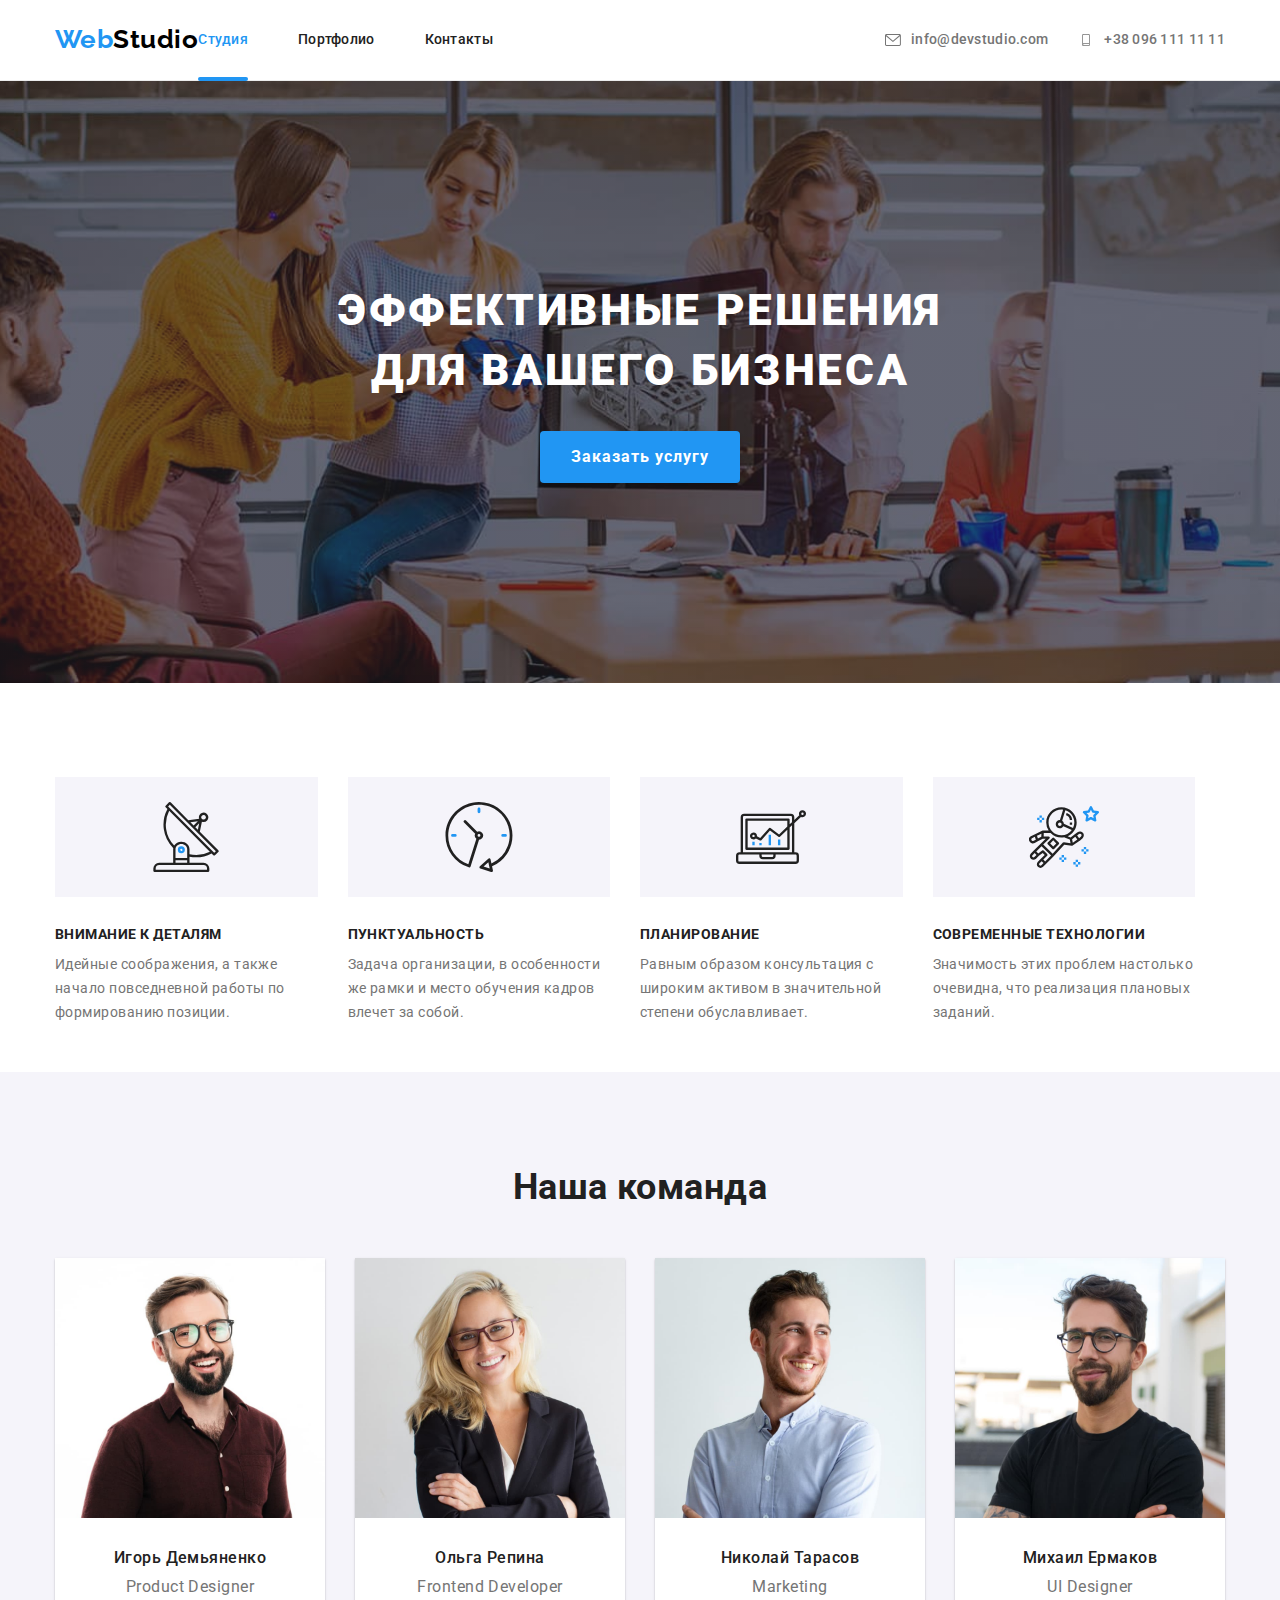
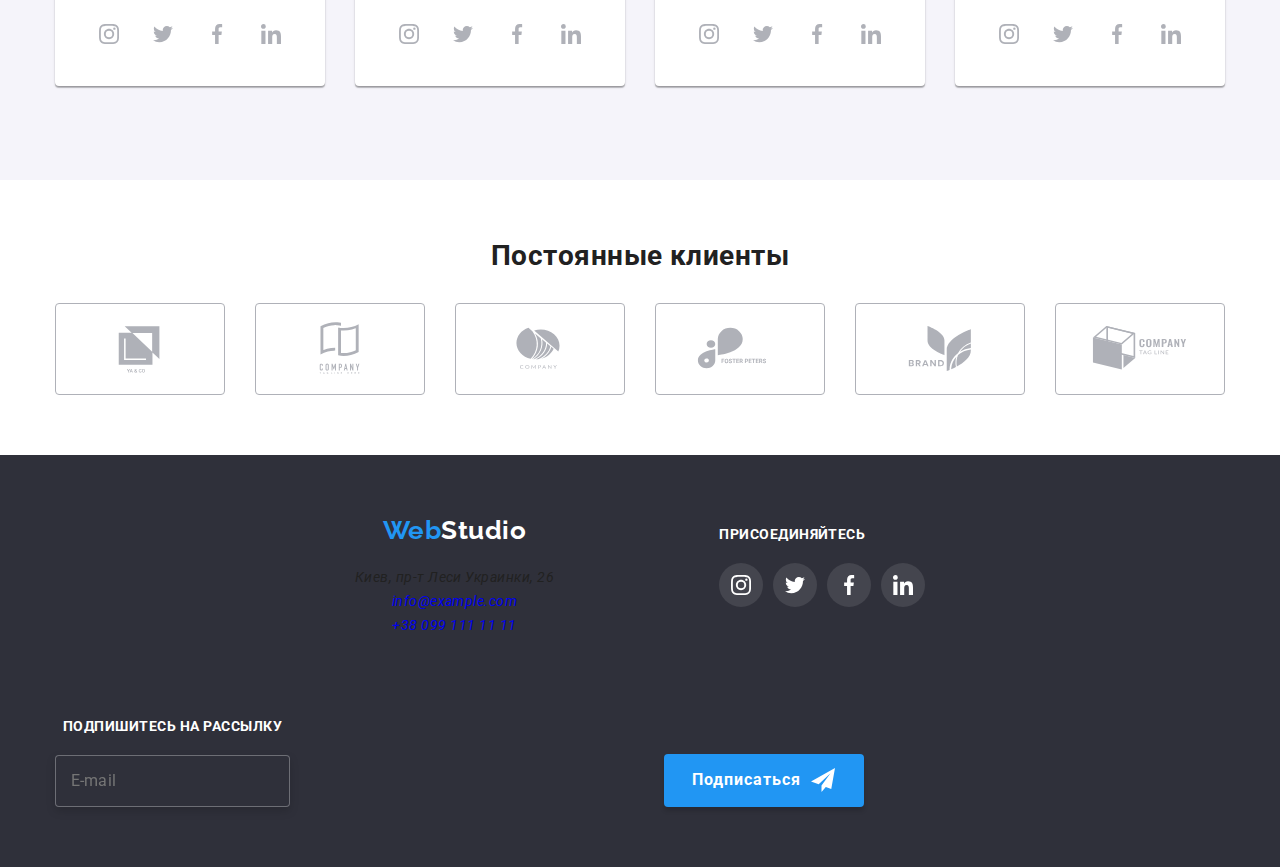
==== index.html @ c58807d8 "Футтер в процессе адаптации" ====
<!DOCTYPE html>
<html lang="en">
  <head>
    <meta charset="UTF-8" />
    <meta http-equiv="X-UA-Compatible" content="IE=edge" />
    <meta name="viewport" content="width=device-width, initial-scale=1.0" />
    <title>Document</title>
    <link
      href="https://fonts.googleapis.com/css2?family=Raleway:wght@700&family=Roboto:wght@400;500;700;900&display=swap"
      rel="stylesheet"
    />
    <link
      rel="stylesheet"
      href="https://cdnjs.cloudflare.com/ajax/libs/modern-normalize/1.1.0/modern-normalize.min.css"
    />

    <link rel="stylesheet" href="./css/main.min.css" />
  </head>
  <body>
    <!-- HEADER -->
    <header class="header section">
      <div class="header__container container">
        <a class="logo link" href="./index.html"
          ><span class="logo__first-word">Web</span><span class="logo__second-word">Studio</span></a
        >
        <nav class="nav">
          <ul class="nav-list list">
            <li class="nav-list__item">
              <a class="nav-list__link link nav-list__link--active nav-list__link--current" href=""
                >Студия</a
              >
            </li>
            <li class="nav-list__item">
              <a class="nav-list__link link" href="./portfolio.html">Портфолио</a>
            </li>
            <li class="nav-list__item"><a class="nav-list__link link" href="">Контакты</a></li>
          </ul>
        </nav>
        <ul class="contacts list">
          <li class="contacts__item">
            <a class="contacts__link link" href="mailto:info@devstudio.com">
              <svg class="contacts__icon" width="16" height="12">
                <use href="./images/sprite.svg#icon-envelope"></use>
              </svg>
              info@devstudio.com</a
            >
          </li>
          <li class="contacts__item">
            <a class="contacts__link link" href="tel:+380961111111">
              <svg class="contacts__icon" width="16" height="12">
                <use href="./images/sprite.svg#icon-smartphone"></use>
              </svg>
              +38 096 111 11 11</a
            >
          </li>
        </ul>
      </div>
    </header>
    <main>
      <!-- Секция герой! (hero) -->
      <section class="hero section">
        <div class="container">
          <h1 class="hero__title">Эффективные решения для вашего бизнеса</h1>
          <button type="button" class="primary-btn btn" data-modal-open>Заказать услугу</button>
        </div>
      </section>
      <!-- Секция наши особенности (features)-->
      <section class="features section">
        <div class="container">
          <h2 class="visually-hidden">Наши преимущества</h2>
          <ul class="features-list list">
            <li class="features-list__item">
              <div class="features-list__icon">
                <svg width="70" height="70">
                  <use href="./images/sprite.svg#icon-antenna"></use>
                </svg>
              </div>
              <div class="features-list__description">
                <h3 class="features-list__title">Внимание к деталям</h3>
                <p class="features-list__text">
                  Идейные соображения, а также начало повседневной работы по формированию позиции.
                </p>
              </div>
            </li>
            <li class="features-list__item">
              <div class="features-list__icon">
                <svg width="70" height="70">
                  <use href="./images/sprite.svg#icon-clock"></use>
                </svg>
              </div>
              <div class="features-list__description">
                <h3 class="features-list__title">Пунктуальность</h3>
                <p class="features-list__text">
                  Задача организации, в особенности же рамки и место обучения кадров влечет за
                  собой.
                </p>
              </div>
            </li>
            <li class="features-list__item">
              <div class="features-list__icon">
                <svg width="70" height="70">
                  <use href="./images/sprite.svg#icon-diagram"></use>
                </svg>
              </div>
              <div class="features-list__description">
                <h3 class="features-list__title">Планирование</h3>
                <p class="features-list__text">
                  Равным образом консультация с широким активом в значительной степени
                  обуславливает.
                </p>
              </div>
            </li>
            <li class="features-list__item">
              <div class="features-list__icon">
                <svg width="70" height="70">
                  <use href="./images/sprite.svg#icon-astronaut"></use>
                </svg>
              </div>
              <div class="features-list__description">
                <h3 class="features-list__title">Современные технологии</h3>
                <p class="features-list__text">
                  Значимость этих проблем настолько очевидна, что реализация плановых заданий.
                </p>
              </div>
            </li>
          </ul>
        </div>
      </section>
      <!-- Секция чем мы занимаемся (directions)-->
      <!-- <section class="directions section">
        <div class="container">
          <h2 class="directions__title">Чем мы занимаемся</h2>
          <ul class="directions__list list">
            <li class="directions__item">
              <img src="./images/box-a.jpg" width="370" height="294" alt="Пример работы №1" />
              <p class="directions__text">Десктопные приложения</p>
            </li>
            <li class="directions__item">
              <img src="./images/box-b.jpg" width="370" height="294" alt="Пример работы №2" />
              <p class="directions__text">Мобильные приложения</p>
            </li>
            <li class="directions__item">
              <img src="./images/box-c.jpg" width="370" height="294" alt="Пример работы №3" />
              <p class="directions__text">Дизайнерские решения</p>
            </li>
          </ul>
        </div>
      </section> -->
      <!-- Секция наша команда (team)-->
      <section class="team section">
        <div class="container">
          <h2 class="team__title">Наша команда</h2>
          <ul class="team-list list">
            <li class="team-list__card">
              <img
                class="team-list__img"
                src="./images/img-product-designer.jpg"
                width="270"
                height="260"
                alt="Игорь Демьяненко"
              />
              <div class="team-list__description">
                <h3 class="team-list__name">Игорь Демьяненко</h3>
                <p class="team-list__position">Product Designer</p>
                <ul class="social list">
                  <li class="social__item">
                    <a
                      class="social__link link"
                      href=""
                      target="_blank"
                      rel="nofollow noopener noreferrer"
                      aria-label="Ссылка на Instagram"
                    >
                      <svg class="social__icon" width="20" height="20">
                        <use href="./images/sprite.svg#icon-instagram"></use>
                      </svg>
                    </a>
                  </li>
                  <li class="social__item">
                    <a
                      class="social__link link"
                      href=""
                      target="_blank"
                      rel="nofollow noopener noreferrer"
                      aria-label="Ссылка на twitter"
                    >
                      <svg class="social__icon" width="20" height="20">
                        <use href="./images/sprite.svg#icon-twitter"></use>
                      </svg>
                    </a>
                  </li>
                  <li class="social__item">
                    <a
                      class="social__link link"
                      href=""
                      target="_blank"
                      rel="nofollow noopener noreferrer"
                      aria-label="Ссылка на facebook"
                    >
                      <svg class="social__icon" width="20" height="20">
                        <use href="./images/sprite.svg#icon-facebook"></use>
                      </svg>
                    </a>
                  </li>
                  <li class="social__item">
                    <a
                      class="social__link link"
                      href=""
                      target="_blank"
                      rel="nofollow noopener noreferrer"
                      aria-label="Ссылка на linkedin"
                    >
                      <svg class="social__icon" width="20" height="20">
                        <use href="./images/sprite.svg#icon-linkedin"></use>
                      </svg>
                    </a>
                  </li>
                </ul>
              </div>
            </li>
            <li class="team-list__card">
              <img
                class="team-list__img"
                src="./images/img-frontend-developer.jpg"
                width="270"
                height="260"
                alt="Ольга Репина"
              />
              <div class="team-list__description">
                <h3 class="team-list__name">Ольга Репина</h3>
                <p class="team-list__position">Frontend Developer</p>
                <ul class="social list">
                  <li class="social__item">
                    <a
                      class="social__link link"
                      href=""
                      target="_blank"
                      rel="nofollow noopener noreferrer"
                      aria-label="Ссылка на Instagram"
                    >
                      <svg class="social__icon" width="20" height="20">
                        <use href="./images/sprite.svg#icon-instagram"></use>
                      </svg>
                    </a>
                  </li>
                  <li class="social__item">
                    <a
                      class="social__link link"
                      href=""
                      target="_blank"
                      rel="nofollow noopener noreferrer"
                      aria-label="Ссылка на twitter"
                    >
                      <svg class="social__icon" width="20" height="20">
                        <use href="./images/sprite.svg#icon-twitter"></use>
                      </svg>
                    </a>
                  </li>
                  <li class="social__item">
                    <a
                      class="social__link link"
                      href=""
                      target="_blank"
                      rel="nofollow noopener noreferrer"
                      aria-label="Ссылка на facebook"
                    >
                      <svg class="social__icon" width="20" height="20">
                        <use href="./images/sprite.svg#icon-facebook"></use>
                      </svg>
                    </a>
                  </li>
                  <li class="social__item">
                    <a
                      class="social__link link"
                      href=""
                      target="_blank"
                      rel="nofollow noopener noreferrer"
                      aria-label="Ссылка на linkedin"
                    >
                      <svg class="social__icon" width="20" height="20">
                        <use href="./images/sprite.svg#icon-linkedin"></use>
                      </svg>
                    </a>
                  </li>
                </ul>
              </div>
            </li>
            <li class="team-list__card">
              <img
                class="team-list__img"
                src="./images/img-marketing.jpg"
                width="270"
                height="260"
                alt="Николай Тарасов"
              />
              <div class="team-list__description">
                <h3 class="team-list__name">Николай Тарасов</h3>
                <p class="team-list__position">Marketing</p>
                <ul class="social list">
                  <li class="social__item">
                    <a
                      class="social__link link"
                      href=""
                      target="_blank"
                      rel="nofollow noopener noreferrer"
                      aria-label="Ссылка на Instagram"
                    >
                      <svg class="social__icon" width="20" height="20">
                        <use href="./images/sprite.svg#icon-instagram"></use>
                      </svg>
                    </a>
                  </li>
                  <li class="social__item">
                    <a
                      class="social__link link"
                      href=""
                      target="_blank"
                      rel="nofollow noopener noreferrer"
                      aria-label="Ссылка на twitter"
                    >
                      <svg class="social__icon" width="20" height="20">
                        <use href="./images/sprite.svg#icon-twitter"></use>
                      </svg>
                    </a>
                  </li>
                  <li class="social__item">
                    <a
                      class="social__link link"
                      href=""
                      target="_blank"
                      rel="nofollow noopener noreferrer"
                      aria-label="Ссылка на facebook"
                    >
                      <svg class="social__icon" width="20" height="20">
                        <use href="./images/sprite.svg#icon-facebook"></use>
                      </svg>
                    </a>
                  </li>
                  <li class="social__item">
                    <a
                      class="social__link link"
                      href=""
                      target="_blank"
                      rel="nofollow noopener noreferrer"
                      aria-label="Ссылка на linkedin"
                    >
                      <svg class="social__icon" width="20" height="20">
                        <use href="./images/sprite.svg#icon-linkedin"></use>
                      </svg>
                    </a>
                  </li>
                </ul>
              </div>
            </li>
            <li class="team-list__card">
              <img
                class="team-list__img"
                src="./images/img-ui-designer.jpg"
                width="270"
                height="260"
                alt="Михаил Ермаков"
              />
              <div class="team-list__description">
                <h3 class="team-list__name">Михаил Ермаков</h3>
                <p class="team-list__position">UI Designer</p>
                <ul class="social list">
                  <li class="social__item">
                    <a
                      class="social__link link"
                      href=""
                      target="_blank"
                      rel="nofollow noopener noreferrer"
                      aria-label="Ссылка на Instagram"
                    >
                      <svg class="social__icon" width="20" height="20">
                        <use href="./images/sprite.svg#icon-instagram"></use>
                      </svg>
                    </a>
                  </li>
                  <li class="social__item">
                    <a
                      class="social__link link"
                      href=""
                      target="_blank"
                      rel="nofollow noopener noreferrer"
                      aria-label="Ссылка на twitter"
                    >
                      <svg class="social__icon" width="20" height="20">
                        <use href="./images/sprite.svg#icon-twitter"></use>
                      </svg>
                    </a>
                  </li>
                  <li class="social__item">
                    <a
                      class="social__link link"
                      href=""
                      target="_blank"
                      rel="nofollow noopener noreferrer"
                      aria-label="Ссылка на facebook"
                    >
                      <svg class="social__icon" width="20" height="20">
                        <use href="./images/sprite.svg#icon-facebook"></use>
                      </svg>
                    </a>
                  </li>
                  <li class="social__item">
                    <a
                      class="social__link link"
                      href=""
                      target="_blank"
                      rel="nofollow noopener noreferrer"
                      aria-label="Ссылка на linkedin"
                    >
                      <svg class="social__icon" width="20" height="20">
                        <use href="./images/sprite.svg#icon-linkedin"></use>
                      </svg>
                    </a>
                  </li>
                </ul>
              </div>
            </li>
          </ul>
        </div>
      </section>
      <!-- Секция постоянные клиенты (clients) -->
      <section class="clients section">
        <div class="container">
          <h2 class="clients__title">Постоянные клиенты</h2>
          <ul class="clients-list list">
            <li class="clients-list__item">
              <a href="" class="clients-list__link link">
                <svg class="clients-list__ikon" width="106" height="60">
                  <use href="./images/sprite.svg#icon-logo1"></use>
                </svg>
              </a>
            </li>
            <li class="clients-list__item">
              <a href="" class="clients-list__link">
                <svg class="clients-list__ikon" width="106" height="60">
                  <use href="./images/sprite.svg#icon-logo2"></use>
                </svg>
              </a>
            </li>
            <li class="clients-list__item">
              <a href="" class="clients-list__link">
                <svg class="clients-list__ikon" width="106" height="60">
                  <use href="./images/sprite.svg#icon-logo3"></use>
                </svg>
              </a>
            </li>
            <li class="clients-list__item">
              <a href="" class="clients-list__link">
                <svg class="clients-list__ikon" width="106" height="60">
                  <use href="./images/sprite.svg#icon-logo4"></use>
                </svg>
              </a>
            </li>
            <li class="clients-list__item">
              <a href="" class="clients-list__link">
                <svg class="clients-list__ikon" width="106" height="60">
                  <use href="./images/sprite.svg#icon-logo5"></use>
                </svg>
              </a>
            </li>
            <li class="clients-list__item">
              <a href="" class="clients-list__link">
                <svg class="clients-list__ikon" width="106" height="60">
                  <use href="./images/sprite.svg#icon-logo6"></use>
                </svg>
              </a>
            </li>
          </ul>
        </div>
      </section>
    </main>
    <!-- footer -->
    <footer class="footer section">
      <div class="footer__container container">
        <div class="footer__container-top">
          <div class="address-wrapp">
            <a class="logo logo__footer link" href="./index.html"
              ><span class="logo__first-word">Web</span
              ><span class="logo__third-word">Studio</span></a
            >
            <address class="address">
              <ul class="address__list list">
                <li class="address__item">
                  <p class="address__post">Киев, пр-т Леси Украинки, 26</p>
                </li>
                <li class="address__item">
                  <a class="address__link link" href="mailto:info@example.com">info@example.com</a>
                </li>
                <li class="address__item">
                  <a class="address__link link" href="tel:+380991111111">+38 099 111 11 11</a>
                </li>
              </ul>
            </address>
          </div>
          <div class="join">
            <p class="join__text">Присоединяйтесь</p>
            <ul class="social list">
              <li class="social__item">
                <a
                  class="social__link social__link--dark link"
                  href=""
                  target="_blank"
                  rel="nofollow noopener noreferrer"
                  aria-label="Ссылка на Instagram"
                >
                  <svg class="social__icon" width="20" height="20">
                    <use href="./images/sprite.svg#icon-instagram"></use>
                  </svg>
                </a>
              </li>
              <li class="social__item">
                <a
                  class="social__link social__link--dark link"
                  href=""
                  target="_blank"
                  rel="nofollow noopener noreferrer"
                  aria-label="Ссылка на twitter"
                >
                  <svg class="social__icon" width="20" height="20">
                    <use href="./images/sprite.svg#icon-twitter"></use>
                  </svg>
                </a>
              </li>
              <li class="social__item">
                <a
                  class="social__link social__link--dark link"
                  href=""
                  target="_blank"
                  rel="nofollow noopener noreferrer"
                  aria-label="Ссылка на facebook"
                >
                  <svg class="social__icon" width="20" height="20">
                    <use href="./images/sprite.svg#icon-facebook"></use>
                  </svg>
                </a>
              </li>
              <li class="social__item">
                <a
                  class="social__link social__link--dark link"
                  href=""
                  target="_blank"
                  rel="nofollow noopener noreferrer"
                  aria-label="Ссылка на linkedin"
                >
                  <svg class="social__icon" width="20" height="20">
                    <use href="./images/sprite.svg#icon-linkedin"></use>
                  </svg>
                </a>
              </li>
            </ul>
          </div>
        </div>
        <div class="subscribe">
          <form action="#" class="subscribe__form">
            <div class="subscribe__field">
              <label for="user-email" class="subscribe__label">Подпишитесь на рассылку</label>
              <input
                type="email"
                class="subscribe__input"
                placeholder="E-mail"
                name="user-email"
                id="user-email"
              />
            </div>
            <button type="submit" class="primary-btn primary-btn--with-icon btn">
              Подписаться
            </button>
          </form>
        </div>
      </div>
    </footer>
    <!-- Модальное окно -->
    <!-- <div class="backdrop is-hidden" data-modal>
      <div class="modal">
        <button type="button" class="modal__close-btn btn" data-modal-close>
          <svg class="modal__icon-close" width="18" height="18">
            <use href="./images/sprite.svg#icon-close"></use>
          </svg>
        </button>
        <p class="modal__title">Оставьте свои данные, мы вам перезвоним</p>
        <form action="*" class="modal-form">
          <div class="modal-field">
            <label for="user-name" class="modal-label">Имя</label>
            <div class="input-wrap">
              <input
                type="text"
                class="modal-input"
                name="user-name"
                required
                id="user-name"
                placeholder=" "
                minlength="2"
              />
              <svg class="modal-icon-input" width="18" height="18">
                <use href="./images/sprite.svg#icon-person"></use>
              </svg>
            </div>
          </div>
          <div class="modal-field">
            <label for="user-tel" class="modal-label">Телефон</label>
            <div class="input-wrap">
              <input
                type="text"
                class="modal-input"
                name="user-tel"
                required
                id="user-tel"
                placeholder=" "
              />
              <svg class="modal-icon-input" width="18" height="18">
                <use href="./images/sprite.svg#icon-phone"></use>
              </svg>
            </div>
          </div>
          <div class="modal-field">
            <label for="user-email2" class="modal-label">Почта</label>
            <div class="input-wrap">
              <input
                type="text"
                class="modal-input"
                name="user-email2"
                required
                id="user-email2"
                placeholder=" "
              />
              <svg class="modal-icon-input" width="18" height="18">
                <use href="./images/sprite.svg#icon-email-black"></use>
              </svg>
            </div>
          </div>
          <div class="modal-field">
            <label class="modal-label"
              >Комментарий
              <textarea name="user-text" class="modal-text" placeholder="Введите текст"></textarea>
            </label>
          </div>
          <div class="modal-field">
            <input
              type="checkbox"
              id="agreement"
              name="agreement"
              class="modal-check visually-hidden"
            />
            <label for="agreement" class="check-text">
              <span>
                <svg class="check-icon" width="16" height="15">
                  <use href="images/sprite.svg#icon-vector"></use>
                </svg>
              </span>
              Соглашаюсь с рассылкой и принимаю
              <a href="" class="check-link">Условия договора</a></label
            >
          </div>
          <button type="submit" class="primary-btn btn">Отправить</button>
        </form>
      </div>
    </div> -->
    <script src="./js/modal.js"></script>
  </body>
</html>
---- css/main.min.css ----
:root{--primary-text-color: #212121;--additional-text-color: #757575;--accent-color: #2196f3;--logo-text-color: #000000;--additional-accent-color: #ffffff;--mailto-tel-text-color: rgba(255, 255, 255, 0.6);--primary-background-color: #e5e5e5;--additional-background-color: #f5f4fa;--futer-background-color: #2f303a;--border-portfolio: #eeeeee;--border-line-heder: #ececec;--icon-color: #afb1b8;--icon-color-hover: #ffffff;--additional-icon-color-hover: #2196f3;--additional-icon-color-footer: #44454e}.visually-hidden{position:absolute;width:1px;height:1px;margin:-1px;padding:0;overflow:hidden;border:0;clip:rect(0 0 0 0)}body{font-family:'Roboto', 'Sans Serif';letter-spacing:0.03em;color:var(--primary-text-color)}p,h1,h2,h3,h4,h5,h6{margin:0}img,svg{display:block}.list{list-style:none;margin:0;padding:0}.link{text-decoration:none}.btn{cursor:pointer;border-radius:4px}.section{margin-left:auto;margin-right:auto}.container{padding-left:15px;padding-right:15px;margin:0 auto;width:100%}@media (min-width: 480px){.container{width:480px}}@media (min-width: 768px){.container{width:768px}}@media (min-width: 1200px){.container{width:1200px}}.logo{font-family:'Raleway', 'Sans Serif';font-size:24px;line-height:1.17;font-weight:700;display:block}.logo__first-word{color:var(--accent-color)}.logo__second-word{color:var(--logo-text-color)}.logo__third-word{color:var(--additional-accent-color)}@media (min-width: 1200px){.logo{font-size:26px;line-height:1.2;font-weight:700}}.nav-list{font-size:14px;line-height:1.14;font-weight:500;letter-spacing:0.02em;display:flex;align-items:center;justify-content:space-between}@media (max-width: 767.98px){.nav-list{display:none}}.nav-list__item:not(:last-child){margin-right:50px}.nav-list__link{position:relative;transition:color 250ms cubic-bezier(0.4, 0, 0.2, 1);color:inherit}.nav-list__link:hover,.nav-list__link:focus{color:var(--accent-color)}.nav-list__link--active{color:var(--accent-color)}.nav-list__link--current::after{content:'';position:absolute;width:100%;height:4px;border-radius:2px;background-color:var(--accent-color);bottom:-34px;left:0}.contacts{font-size:12px;line-height:1.16;font-weight:500;letter-spacing:0.02em;margin-left:auto}@media (max-width: 767.98px){.contacts{display:none}}@media (min-width: 1200px){.contacts{font-size:14px;line-height:1.14;font-weight:500;display:flex;align-items:center;justify-content:space-between}}.contacts__icon{margin-right:10px}.contacts__item{color:var(--additional-text-color)}@media (min-width: 768px) and (max-width: 1199.98px){.contacts__item{margin-bottom:10px}}@media (min-width: 1200px){.contacts__item:not(:last-child){margin-right:30px}}.contacts__link{display:flex;align-items:center;justify-content:start;transition:color 250ms cubic-bezier(0.4, 0, 0.2, 1);color:inherit}.contacts__link:hover,.contacts__link:focus{color:var(--accent-color)}.contacts__icon{fill:currentColor}.contacts__icon:hover,.contacts__icon:focus{fill:currentColor}.primary-btn{font-size:16px;line-height:1.88;font-weight:700;letter-spacing:0.06em;display:flex;align-items:center;justify-content:center;min-width:200px;color:var(--additional-accent-color);background-color:var(--accent-color);border:1px solid transparent;box-shadow:0px 4px 4px rgba(0,0,0,0.15);margin-left:auto;margin-right:auto;padding-top:10px;padding-bottom:10px}.primary-btn--with-icon{margin-top:20px}.primary-btn--with-icon::after{content:'';width:24px;height:24px;margin-left:10px;background-image:url(../images/svg-icon-send.svg);background-size:contain}.backdrop{position:fixed;top:0;left:0;height:100vh;width:100vw;background:rgba(0,0,0,0.2);transition-property:transform;transition-duration:500ms;transition-timing-function:linear;transition-delay:0}.backdrop.is-hidden{opacity:0;pointer-events:none;visibility:hidden;transform:rotate(180deg)}.modal{position:absolute;top:50%;left:50%;width:528px;min-height:581px;transform:translate(-50%, -50%);background:var(--additional-accent-color);box-shadow:0px 1px 3px rgba(0,0,0,0.12),0px 1px 1px rgba(0,0,0,0.14),0px 2px 1px rgba(0,0,0,0.2);border-radius:4px;padding:40px}.modal__close-btn{position:absolute;right:8px;top:8px;width:30px;height:30px;background-color:var(--additional-accent-color);border:1px solid rgba(0,0,0,0.1);border-radius:50%;color:var(--logo-text-color);display:flex;align-items:center;justify-content:center;transition:color 250ms cubic-bezier(0.4, 0, 0.2, 1)}.modal__close-btn:hover{color:var(--accent-color)}.modal__icon-close{fill:currentColor}.modal__title{font-size:20px;line-height:1.15;font-weight:700;text-align:center;color:var(--primary-text-color);margin-bottom:12px}.modal-field{margin-bottom:10px;display:block;margin-left:auto;margin-right:auto}.modal-field:last-of-type{margin-bottom:30px;padding-right:10px;padding-left:10px}.modal-label{font-size:12px;line-height:1.17;font-weight:400;letter-spacing:0.01em;display:block;margin-bottom:4px;color:var(--additional-text-color)}.input-wrap{position:relative}.modal-input{width:100%;height:40px;border:1px solid rgba(33,33,33,0.2);border-radius:4px;padding-left:42px;outline:none}.modal-input:focus{border:1px solid var(--accent-color);outline:none}.modal-icon-input{position:absolute;top:50%;left:12px;transform:translateY(-50%)}.modal-input:focus+.modal-icon-input{fill:var(--accent-color)}.modal-text{width:100%;height:120px;border:1px solid rgba(33,33,33,0.2);border-radius:4px;outline:none;resize:none;display:block;padding:12px 16px;margin-bottom:20px}.modal-text:focus{border:1px solid var(--accent-color);outline:none}placeholder{font-size:14px;line-height:1.14;font-weight:400;letter-spacing:0.01em;color:rgba(117,117,117,0.5)}.check-text{font-size:14px;line-height:1.71;font-weight:400;color:var(--additional-text-color);display:flex;align-items:center;justify-content:center}.check-text span{width:16px;height:15px;border-radius:2px;border:1px solid var(--primary-text-color);display:flex;align-items:center;justify-content:center;margin-right:8px}.modal-check:checked+.check-text span{background-color:var(--accent-color);border:none}.check-link{color:var(--accent-color);margin-left:4px}.social{display:flex;align-items:center;justify-content:center;width:206px}.social__item:not(:last-child){margin-right:10px}.social__link{display:flex;align-items:center;justify-content:center;width:44px;height:44px;border-radius:50%;color:var(--icon-color);transition:background-color 250ms cubic-bezier(0.4, 0, 0.2, 1),color 250ms cubic-bezier(0.4, 0, 0.2, 1)}.social__link:hover,.social__link:focus{background-color:var(--accent-color);color:var(--icon-color-hover)}.social__icon{fill:currentColor}.social__link--dark{background-color:var(--additional-icon-color-footer);color:var(--additional-accent-color)}.address-wrapp{text-align:center;font-style:normal;font-size:14px;line-height:1.71;font-weight:400;margin-bottom:60px}.address-wrapp__item:not(:last-child){margin-bottom:8px}.address-wrapp__post{color:var(--additional-accent-color)}.address-wrapp__link{color:var(--mailto-tel-text-color);transition:color 250ms cubic-bezier(0.4, 0, 0.2, 1)}.address-wrapp__link:hover,.address-wrapp__link:focus{color:var(--accent-color)}@media (max-width: 1199.98px){.address-wrapp{text-align:center;font-style:normal;font-size:14px;line-height:1.71;font-weight:400;margin-bottom:60px}.address-wrapp__item:not(:last-child){margin-bottom:8px}.address-wrapp__post{color:var(--additional-accent-color)}.address-wrapp__link{color:var(--mailto-tel-text-color);transition:color 250ms cubic-bezier(0.4, 0, 0.2, 1)}.address-wrapp__link:hover,.address-wrapp__link:focus{color:var(--accent-color)}}@media (min-width: 768px){.address-wrapp{margin:0 165px 0 0}}@media (min-width: 1200px){.address-wrapp{flex-shrink:0;margin-bottom:0;font-style:normal;font-size:14px;line-height:1.71;font-weight:400}.address-wrapp__item:not(:last-child){margin-bottom:9px}}.address-wrapp__post{color:var(--additional-accent-color)}.address-wrapp__link{color:var(--mailto-tel-text-color);transition:color 250ms cubic-bezier(0.4, 0, 0.2, 1)}.address-wrapp__link:hover,.address-wrapp__link:focus{color:var(--accent-color)}.join{display:flex;flex-direction:column;justify-content:center;align-items:center}.join__text{font-size:14px;line-height:1.14;font-weight:700;text-transform:uppercase;color:var(--additional-accent-color);margin-bottom:20px}@media (min-width: 1200px){.join{display:block;padding-top:12px;padding-bottom:40px}}.subscribe{flex-direction:column;justify-content:center;align-items:center}.subscribe__form{display:block;text-align:center}.subscribe__field{max-width:450px}.subscribe__label{font-size:14px;line-height:1.14;font-weight:700;display:block;margin-bottom:20px;color:var(--additional-accent-color);text-transform:uppercase}.subscribe__input{width:100%;border:1px solid rgba(255,255,255,0.3);filter:drop-shadow(0px 4px 4px rgba(0,0,0,0.15));border-radius:4px;padding:15px;outline:none;font-size:16px;line-height:1.25;font-weight:400;letter-spacing:0.01em;color:var(--additional-accent-color);background-color:var(--futer-background-color)}.subscribe__input:focus{border:1px solid var(--accent-color);outline:none}@media (min-width: 1200px){.subscribe{display:block}.subscribe__form{display:flex;justify-content:space-between;align-items:flex-end}.subscribe__field{max-width:358px;padding-top:12px;margin-right:12px}}placeholder{font-size:16px;line-height:1.25;font-weight:400;letter-spacing:0.01em;color:rgba(117,117,117,0.5)}.header{background-color:var(--additional-accent-color);padding-top:16px;padding-bottom:16px;border-bottom:1px solid var(--border-line-heder)}@media (min-width: 480px){.header{padding-top:16px;padding-bottom:16px}}@media (min-width: 768px){.header{padding-top:21px;padding-bottom:21px}}@media (min-width: 1200px){.header{padding-top:24px;padding-bottom:25px}}.header__container{display:flex;align-items:center;justify-content:space-between}.hero{background-color:var(--futer-background-color);background-image:linear-gradient(to right, rgba(47,48,58,0.4), rgba(47,48,58,0.4)),url(../images/img-hero.jpg);background-size:cover;background-position:center;background-repeat:no-repeat;text-align:center;padding-top:118px;padding-bottom:118px;margin-bottom:0;min-height:400px;width:100%}.hero__title{color:var(--additional-accent-color);font-size:26px;line-height:1.62;font-weight:900;letter-spacing:0.06em;text-transform:uppercase;width:100%;margin-left:auto;margin-right:auto;margin-bottom:30px}@media (min-width: 480px){.hero{max-width:480px}.hero__title{width:360px}}@media (min-width: 768px){.hero{max-width:768px}}@media (min-width: 1200px){.hero{padding-top:200px;padding-bottom:200px;min-height:600px;max-width:1600px}.hero__title{font-size:44px;line-height:1.36;font-weight:900;width:696px;margin-left:auto;margin-right:auto}}.features{padding-top:94px;padding-bottom:47px}.features-list{width:100%;margin:-15px}.features-list__item{max-width:100%;margin:15px}.features-list__icon{background-color:var(--additional-background-color);display:flex;align-items:center;justify-content:center;height:120px;margin-bottom:30px}.features-list__title{font-size:14px;line-height:1.14;font-weight:700;text-transform:uppercase;margin-bottom:10px}.features-list__text{font-size:14px;line-height:1.71;font-weight:400;color:var(--additional-text-color)}@media (min-width: 480px){.features-list{max-width:450px}}@media (min-width: 768px) and (max-width: 1199.98px){.features-list{max-width:738px;display:flex;flex-wrap:wrap;justify-content:space-between}.features-list__item{width:calc(100% / 2 - 30px);max-height:251px}}@media (min-width: 1200px){.features-list{display:flex;align-items:center;justify-content:space-between;max-width:1170px}.features-list__item{width:270px;max-height:251px}}.directions{padding-top:47px;padding-bottom:94px}.directions__title{color:var(--primary-text-color);font-size:36px;line-height:1.17;font-weight:700;margin-top:0;margin-bottom:50px;text-align:center}.directions__item{position:relative}.directions__item:not(:last-child){margin-right:30px}.directions__text{position:absolute;height:70px;width:100%;bottom:0;left:0;background-color:rgba(47,48,58,0.8);font-size:14px;line-height:1.14;font-weight:700;text-align:center;text-transform:uppercase;color:var(--additional-accent-color)}.team{background-color:var(--additional-background-color);padding-top:60px;padding-bottom:60px}.team__title{color:var(--primary-text-color);font-size:28px;line-height:1.17;font-weight:700;text-align:center;margin-bottom:30px}@media (min-width: 1200px){.team{padding-top:94px;padding-bottom:94px}.team__title{font-size:36px;line-height:1.17;font-weight:700;margin-bottom:50px}}.team-list{max-width:450px;margin:-30px}.team-list__card{background-color:var(--additional-accent-color);box-shadow:0px 1px 3px rgba(0,0,0,0.12),0px 1px 1px rgba(0,0,0,0.14),0px 2px 1px rgba(0,0,0,0.2);border-radius:0px 0px 4px 4px;max-width:450px;margin:30px;text-align:center;display:block}.team-list__description{padding-top:30px;padding-bottom:24px;display:flex;flex-direction:column;justify-content:center;align-items:center}.team-list__name{color:var(--primary-text-color);font-size:16px;line-height:1.19;font-weight:500;margin-bottom:10px}.team-list__position{font-size:16px;line-height:1.19;font-weight:400;color:var(--additional-text-color);margin-bottom:16px}@media (min-width: 768px) and (max-width: 1199.98px){.team-list{max-width:768px;margin:-15px;display:flex;flex-wrap:wrap}.team-list__card{margin:15px;width:calc(100% / 2 - 30px);max-height:536px}}@media (min-width: 1200px){.team-list{display:flex;align-items:center;justify-content:space-between;width:1170px;margin:-15px}.team-list__card{background-color:var(--additional-accent-color);box-shadow:0px 1px 3px rgba(0,0,0,0.12),0px 1px 1px rgba(0,0,0,0.14),0px 2px 1px rgba(0,0,0,0.2);border-radius:0px 0px 4px 4px;width:270px;margin:15px}.team-list__description{padding-bottom:30px}}.clients{padding-top:60px;padding-bottom:60px}.clients__title{font-size:28px;line-height:1.17;font-weight:700;text-align:center;margin-bottom:30px}.clients-list{width:100%;margin:-15px;display:flex;flex-wrap:wrap;justify-content:center}.clients-list__item{margin:15px;width:210px}.clients-list__link{display:flex;align-items:center;justify-content:center;width:100%;height:92px;border:1px solid var(--icon-color);border-radius:4px;color:var(--icon-color);transition:border-color 250ms cubic-bezier(0.4, 0, 0.2, 1),color 250ms cubic-bezier(0.4, 0, 0.2, 1)}.clients-list__link:hover,.clients-list__link:focus{border-color:var(--additional-icon-color-hover);color:var(--accent-color)}.clients-list__ikon{fill:currentColor}@media (min-width: 480px){.clients-list__item{width:calc(100% / 2 - 30px)}}@media (min-width: 768px){.clients-list__item{width:calc(100% / 3 - 60px)}}@media (min-width: 1200px){.clients-list{width:1170px;display:flex;align-items:center;justify-content:space-between;flex-wrap:nowrap}.clients-list__item{min-width:170px}.clients-list__link{display:flex;align-items:center;justify-content:center}}.footer{background-color:var(--futer-background-color);padding-top:60px;padding-bottom:60px}.footer__container-top{margin-bottom:60px}@media (min-width: 768px){.footer__container-top{display:flex;justify-content:center;align-items:flex-start}}.logo__footer{margin-bottom:20px}.portfolio.section{padding-top:94px;padding-bottom:94px}.filters{display:flex;align-items:center;justify-content:center;padding-bottom:16px;margin-bottom:34px}.filters__item:not(:last-child){margin-right:8px}.filters__button{display:block;font-size:16px;line-height:1.62;font-weight:500;text-align:center;background-color:var(--additional-background-color);color:var(--primary-text-color);padding:6px 22px;border:none;transition:background-color 250ms cubic-bezier(0.4, 0, 0.02, 1),color 250ms cubic-bezier(0.4, 0, 0.02, 1),box-shadow 250ms cubic-bezier(0.4, 0, 0.02, 1)}.filters__button:hover,.filters__button:focus{background-color:var(--accent-color);color:var(--additional-accent-color);box-shadow:0px 3px 1px rgba(0,0,0,0.1),0px 1px 2px rgba(0,0,0,0.08),0px 2px 2px rgba(0,0,0,0.12)}.projects{display:flex;flex-wrap:wrap;justify-content:space-between;margin:-15px}.projects__wrap{position:relative;overflow:hidden}.projects__top-text{position:absolute;top:0;left:0;background-color:rgba(33,150,243,0.9);padding:63px 24px;font-size:18px;line-height:1.56;font-weight:400;color:var(--additional-accent-color);height:100%;transform:translateY(100%);transition:transform 250ms cubic-bezier(0.4, 0, 0.02, 1);overflow:auto}.projects__item{margin:15px;transition:background-color 250ms cubic-bezier(0.4, 0, 0.02, 1);transition:border-bottom 250ms cubic-bezier(0.4, 0, 0.02, 1);transition:box-shadow 250ms cubic-bezier(0.4, 0, 0.02, 1)}.projects__item:hover,.projects__item:focus{background-color:var(--additional-accent-color);border-bottom:1px solid var(--border-portfolio);box-shadow:0px 1px 1px rgba(0,0,0,0.12),0px 4px 4px rgba(0,0,0,0.06),1px 4px 6px rgba(0,0,0,0.16)}.projects__description{padding:20px 24px;border:1px solid var(--border-portfolio);border-top:none}.projects__name{font-size:18px;line-height:2;font-weight:700;letter-spacing:0.06em;color:var(--primary-text-color);margin-bottom:4px}.projects__type{font-size:16px;line-height:1.87;font-weight:400;color:var(--additional-text-color)}.projects__item:hover .projects__top-text,.projects__item:focus .projects__top-text{transform:translateY(0)}
/*# sourceMappingURL=main.min.css.map */
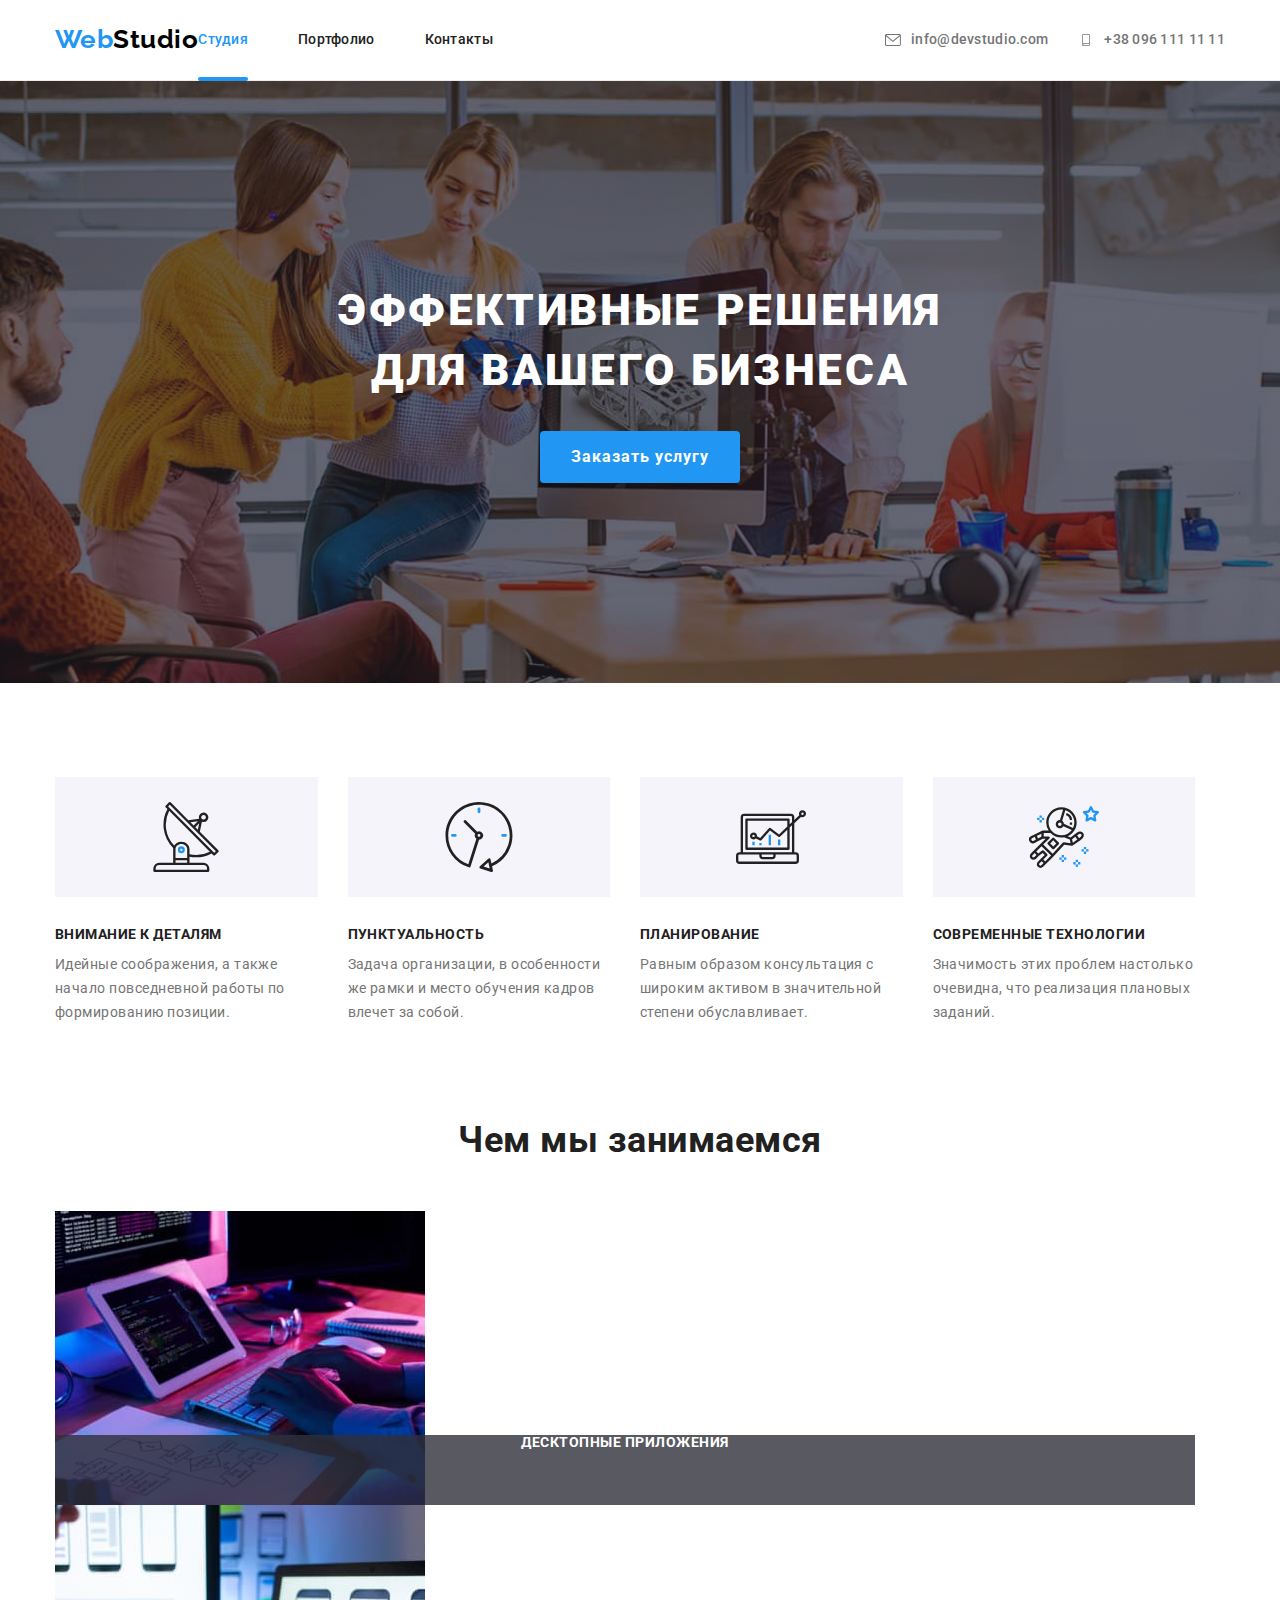
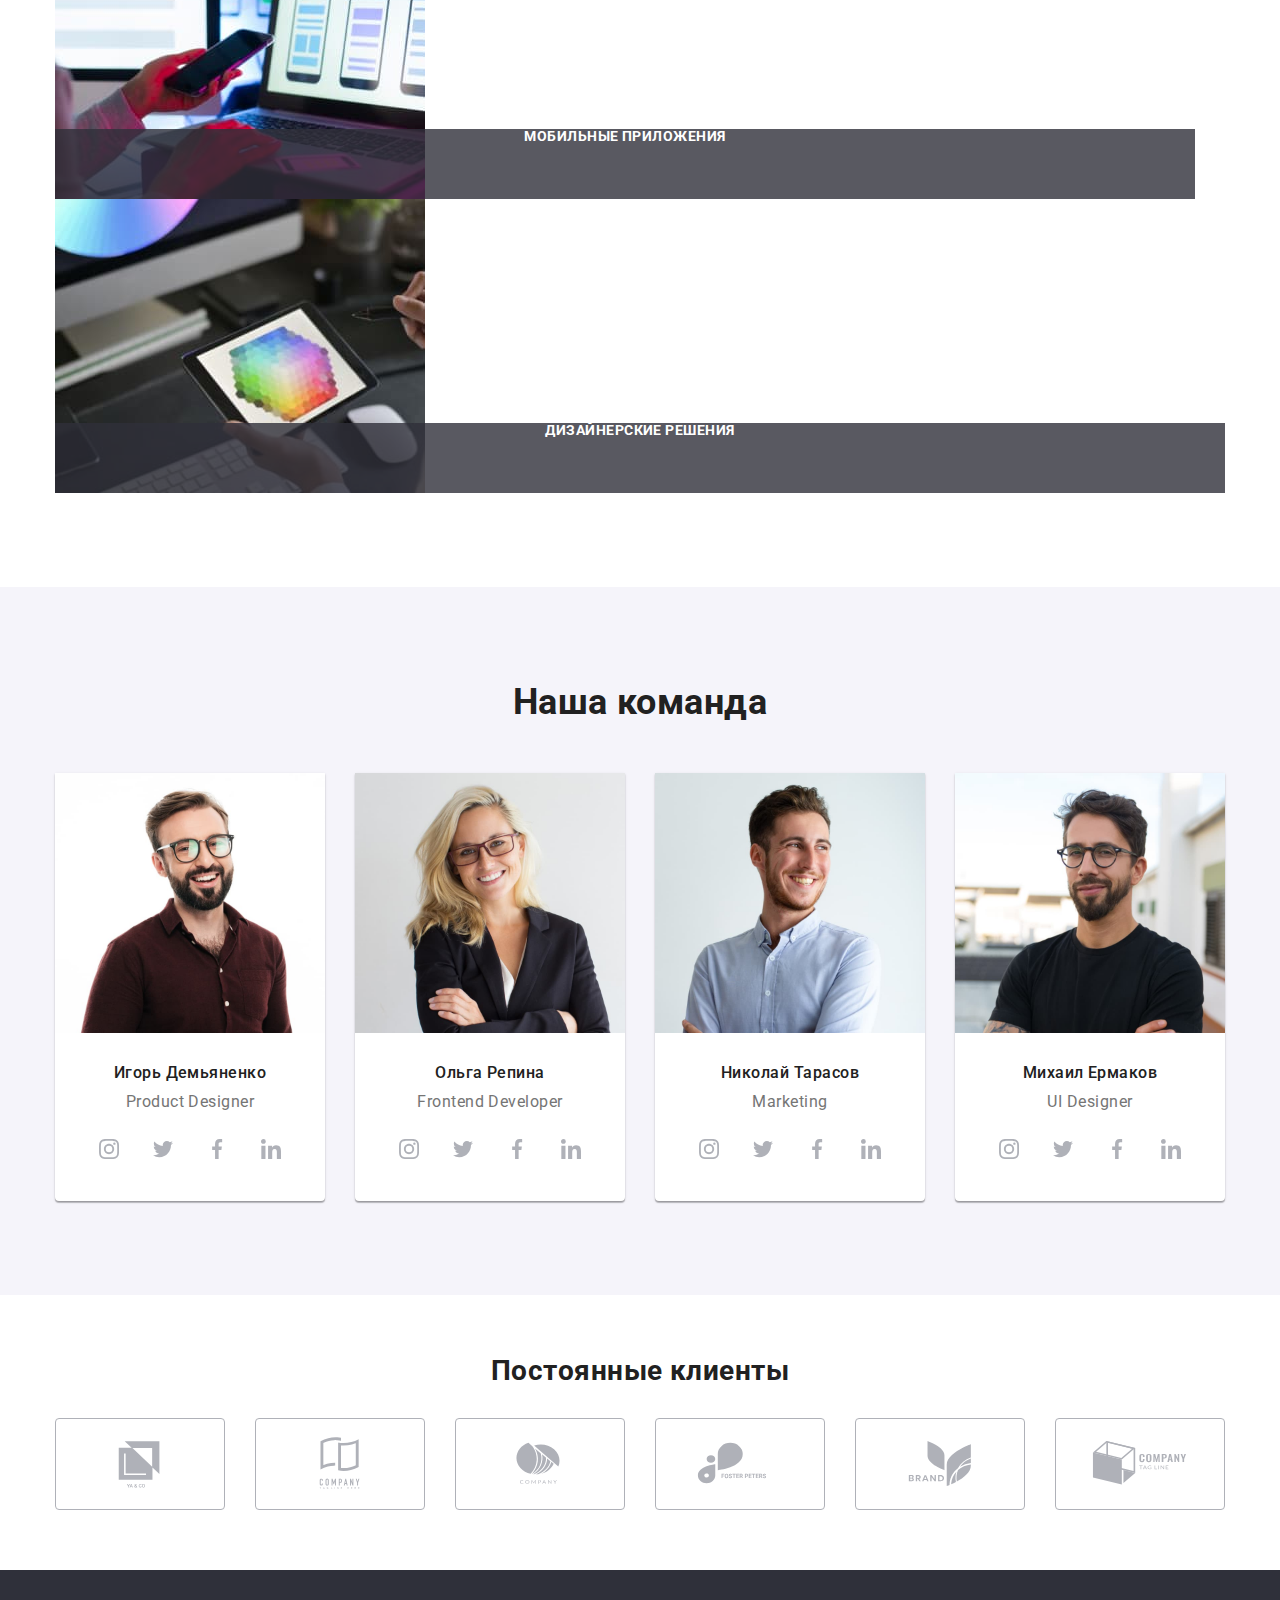
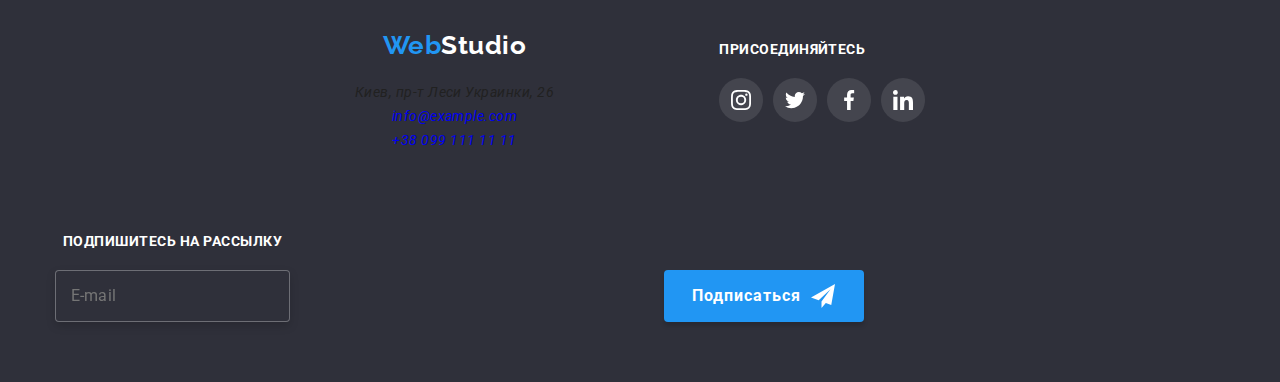
==== commit 5f8a0fbd: "Начало адаптации секции directions" ====
--- a/index.html
+++ b/index.html
@@ -127,7 +127,7 @@
         </div>
       </section>
       <!-- Секция чем мы занимаемся (directions)-->
-      <!-- <section class="directions section">
+      <section class="directions section">
         <div class="container">
           <h2 class="directions__title">Чем мы занимаемся</h2>
           <ul class="directions__list list">
@@ -145,7 +145,7 @@
             </li>
           </ul>
         </div>
-      </section> -->
+      </section>
       <!-- Секция наша команда (team)-->
       <section class="team section">
         <div class="container">
--- a/css/main.min.css
+++ b/css/main.min.css
@@ -1,2 +1,2 @@
-:root{--primary-text-color: #212121;--additional-text-color: #757575;--accent-color: #2196f3;--logo-text-color: #000000;--additional-accent-color: #ffffff;--mailto-tel-text-color: rgba(255, 255, 255, 0.6);--primary-background-color: #e5e5e5;--additional-background-color: #f5f4fa;--futer-background-color: #2f303a;--border-portfolio: #eeeeee;--border-line-heder: #ececec;--icon-color: #afb1b8;--icon-color-hover: #ffffff;--additional-icon-color-hover: #2196f3;--additional-icon-color-footer: #44454e}.visually-hidden{position:absolute;width:1px;height:1px;margin:-1px;padding:0;overflow:hidden;border:0;clip:rect(0 0 0 0)}body{font-family:'Roboto', 'Sans Serif';letter-spacing:0.03em;color:var(--primary-text-color)}p,h1,h2,h3,h4,h5,h6{margin:0}img,svg{display:block}.list{list-style:none;margin:0;padding:0}.link{text-decoration:none}.btn{cursor:pointer;border-radius:4px}.section{margin-left:auto;margin-right:auto}.container{padding-left:15px;padding-right:15px;margin:0 auto;width:100%}@media (min-width: 480px){.container{width:480px}}@media (min-width: 768px){.container{width:768px}}@media (min-width: 1200px){.container{width:1200px}}.logo{font-family:'Raleway', 'Sans Serif';font-size:24px;line-height:1.17;font-weight:700;display:block}.logo__first-word{color:var(--accent-color)}.logo__second-word{color:var(--logo-text-color)}.logo__third-word{color:var(--additional-accent-color)}@media (min-width: 1200px){.logo{font-size:26px;line-height:1.2;font-weight:700}}.nav-list{font-size:14px;line-height:1.14;font-weight:500;letter-spacing:0.02em;display:flex;align-items:center;justify-content:space-between}@media (max-width: 767.98px){.nav-list{display:none}}.nav-list__item:not(:last-child){margin-right:50px}.nav-list__link{position:relative;transition:color 250ms cubic-bezier(0.4, 0, 0.2, 1);color:inherit}.nav-list__link:hover,.nav-list__link:focus{color:var(--accent-color)}.nav-list__link--active{color:var(--accent-color)}.nav-list__link--current::after{content:'';position:absolute;width:100%;height:4px;border-radius:2px;background-color:var(--accent-color);bottom:-34px;left:0}.contacts{font-size:12px;line-height:1.16;font-weight:500;letter-spacing:0.02em;margin-left:auto}@media (max-width: 767.98px){.contacts{display:none}}@media (min-width: 1200px){.contacts{font-size:14px;line-height:1.14;font-weight:500;display:flex;align-items:center;justify-content:space-between}}.contacts__icon{margin-right:10px}.contacts__item{color:var(--additional-text-color)}@media (min-width: 768px) and (max-width: 1199.98px){.contacts__item{margin-bottom:10px}}@media (min-width: 1200px){.contacts__item:not(:last-child){margin-right:30px}}.contacts__link{display:flex;align-items:center;justify-content:start;transition:color 250ms cubic-bezier(0.4, 0, 0.2, 1);color:inherit}.contacts__link:hover,.contacts__link:focus{color:var(--accent-color)}.contacts__icon{fill:currentColor}.contacts__icon:hover,.contacts__icon:focus{fill:currentColor}.primary-btn{font-size:16px;line-height:1.88;font-weight:700;letter-spacing:0.06em;display:flex;align-items:center;justify-content:center;min-width:200px;color:var(--additional-accent-color);background-color:var(--accent-color);border:1px solid transparent;box-shadow:0px 4px 4px rgba(0,0,0,0.15);margin-left:auto;margin-right:auto;padding-top:10px;padding-bottom:10px}.primary-btn--with-icon{margin-top:20px}.primary-btn--with-icon::after{content:'';width:24px;height:24px;margin-left:10px;background-image:url(../images/svg-icon-send.svg);background-size:contain}.backdrop{position:fixed;top:0;left:0;height:100vh;width:100vw;background:rgba(0,0,0,0.2);transition-property:transform;transition-duration:500ms;transition-timing-function:linear;transition-delay:0}.backdrop.is-hidden{opacity:0;pointer-events:none;visibility:hidden;transform:rotate(180deg)}.modal{position:absolute;top:50%;left:50%;width:528px;min-height:581px;transform:translate(-50%, -50%);background:var(--additional-accent-color);box-shadow:0px 1px 3px rgba(0,0,0,0.12),0px 1px 1px rgba(0,0,0,0.14),0px 2px 1px rgba(0,0,0,0.2);border-radius:4px;padding:40px}.modal__close-btn{position:absolute;right:8px;top:8px;width:30px;height:30px;background-color:var(--additional-accent-color);border:1px solid rgba(0,0,0,0.1);border-radius:50%;color:var(--logo-text-color);display:flex;align-items:center;justify-content:center;transition:color 250ms cubic-bezier(0.4, 0, 0.2, 1)}.modal__close-btn:hover{color:var(--accent-color)}.modal__icon-close{fill:currentColor}.modal__title{font-size:20px;line-height:1.15;font-weight:700;text-align:center;color:var(--primary-text-color);margin-bottom:12px}.modal-field{margin-bottom:10px;display:block;margin-left:auto;margin-right:auto}.modal-field:last-of-type{margin-bottom:30px;padding-right:10px;padding-left:10px}.modal-label{font-size:12px;line-height:1.17;font-weight:400;letter-spacing:0.01em;display:block;margin-bottom:4px;color:var(--additional-text-color)}.input-wrap{position:relative}.modal-input{width:100%;height:40px;border:1px solid rgba(33,33,33,0.2);border-radius:4px;padding-left:42px;outline:none}.modal-input:focus{border:1px solid var(--accent-color);outline:none}.modal-icon-input{position:absolute;top:50%;left:12px;transform:translateY(-50%)}.modal-input:focus+.modal-icon-input{fill:var(--accent-color)}.modal-text{width:100%;height:120px;border:1px solid rgba(33,33,33,0.2);border-radius:4px;outline:none;resize:none;display:block;padding:12px 16px;margin-bottom:20px}.modal-text:focus{border:1px solid var(--accent-color);outline:none}placeholder{font-size:14px;line-height:1.14;font-weight:400;letter-spacing:0.01em;color:rgba(117,117,117,0.5)}.check-text{font-size:14px;line-height:1.71;font-weight:400;color:var(--additional-text-color);display:flex;align-items:center;justify-content:center}.check-text span{width:16px;height:15px;border-radius:2px;border:1px solid var(--primary-text-color);display:flex;align-items:center;justify-content:center;margin-right:8px}.modal-check:checked+.check-text span{background-color:var(--accent-color);border:none}.check-link{color:var(--accent-color);margin-left:4px}.social{display:flex;align-items:center;justify-content:center;width:206px}.social__item:not(:last-child){margin-right:10px}.social__link{display:flex;align-items:center;justify-content:center;width:44px;height:44px;border-radius:50%;color:var(--icon-color);transition:background-color 250ms cubic-bezier(0.4, 0, 0.2, 1),color 250ms cubic-bezier(0.4, 0, 0.2, 1)}.social__link:hover,.social__link:focus{background-color:var(--accent-color);color:var(--icon-color-hover)}.social__icon{fill:currentColor}.social__link--dark{background-color:var(--additional-icon-color-footer);color:var(--additional-accent-color)}.address-wrapp{text-align:center;font-style:normal;font-size:14px;line-height:1.71;font-weight:400;margin-bottom:60px}.address-wrapp__item:not(:last-child){margin-bottom:8px}.address-wrapp__post{color:var(--additional-accent-color)}.address-wrapp__link{color:var(--mailto-tel-text-color);transition:color 250ms cubic-bezier(0.4, 0, 0.2, 1)}.address-wrapp__link:hover,.address-wrapp__link:focus{color:var(--accent-color)}@media (max-width: 1199.98px){.address-wrapp{text-align:center;font-style:normal;font-size:14px;line-height:1.71;font-weight:400;margin-bottom:60px}.address-wrapp__item:not(:last-child){margin-bottom:8px}.address-wrapp__post{color:var(--additional-accent-color)}.address-wrapp__link{color:var(--mailto-tel-text-color);transition:color 250ms cubic-bezier(0.4, 0, 0.2, 1)}.address-wrapp__link:hover,.address-wrapp__link:focus{color:var(--accent-color)}}@media (min-width: 768px){.address-wrapp{margin:0 165px 0 0}}@media (min-width: 1200px){.address-wrapp{flex-shrink:0;margin-bottom:0;font-style:normal;font-size:14px;line-height:1.71;font-weight:400}.address-wrapp__item:not(:last-child){margin-bottom:9px}}.address-wrapp__post{color:var(--additional-accent-color)}.address-wrapp__link{color:var(--mailto-tel-text-color);transition:color 250ms cubic-bezier(0.4, 0, 0.2, 1)}.address-wrapp__link:hover,.address-wrapp__link:focus{color:var(--accent-color)}.join{display:flex;flex-direction:column;justify-content:center;align-items:center}.join__text{font-size:14px;line-height:1.14;font-weight:700;text-transform:uppercase;color:var(--additional-accent-color);margin-bottom:20px}@media (min-width: 1200px){.join{display:block;padding-top:12px;padding-bottom:40px}}.subscribe{flex-direction:column;justify-content:center;align-items:center}.subscribe__form{display:block;text-align:center}.subscribe__field{max-width:450px}.subscribe__label{font-size:14px;line-height:1.14;font-weight:700;display:block;margin-bottom:20px;color:var(--additional-accent-color);text-transform:uppercase}.subscribe__input{width:100%;border:1px solid rgba(255,255,255,0.3);filter:drop-shadow(0px 4px 4px rgba(0,0,0,0.15));border-radius:4px;padding:15px;outline:none;font-size:16px;line-height:1.25;font-weight:400;letter-spacing:0.01em;color:var(--additional-accent-color);background-color:var(--futer-background-color)}.subscribe__input:focus{border:1px solid var(--accent-color);outline:none}@media (min-width: 1200px){.subscribe{display:block}.subscribe__form{display:flex;justify-content:space-between;align-items:flex-end}.subscribe__field{max-width:358px;padding-top:12px;margin-right:12px}}placeholder{font-size:16px;line-height:1.25;font-weight:400;letter-spacing:0.01em;color:rgba(117,117,117,0.5)}.header{background-color:var(--additional-accent-color);padding-top:16px;padding-bottom:16px;border-bottom:1px solid var(--border-line-heder)}@media (min-width: 480px){.header{padding-top:16px;padding-bottom:16px}}@media (min-width: 768px){.header{padding-top:21px;padding-bottom:21px}}@media (min-width: 1200px){.header{padding-top:24px;padding-bottom:25px}}.header__container{display:flex;align-items:center;justify-content:space-between}.hero{background-color:var(--futer-background-color);background-image:linear-gradient(to right, rgba(47,48,58,0.4), rgba(47,48,58,0.4)),url(../images/img-hero.jpg);background-size:cover;background-position:center;background-repeat:no-repeat;text-align:center;padding-top:118px;padding-bottom:118px;margin-bottom:0;min-height:400px;width:100%}.hero__title{color:var(--additional-accent-color);font-size:26px;line-height:1.62;font-weight:900;letter-spacing:0.06em;text-transform:uppercase;width:100%;margin-left:auto;margin-right:auto;margin-bottom:30px}@media (min-width: 480px){.hero{max-width:480px}.hero__title{width:360px}}@media (min-width: 768px){.hero{max-width:768px}}@media (min-width: 1200px){.hero{padding-top:200px;padding-bottom:200px;min-height:600px;max-width:1600px}.hero__title{font-size:44px;line-height:1.36;font-weight:900;width:696px;margin-left:auto;margin-right:auto}}.features{padding-top:94px;padding-bottom:47px}.features-list{width:100%;margin:-15px}.features-list__item{max-width:100%;margin:15px}.features-list__icon{background-color:var(--additional-background-color);display:flex;align-items:center;justify-content:center;height:120px;margin-bottom:30px}.features-list__title{font-size:14px;line-height:1.14;font-weight:700;text-transform:uppercase;margin-bottom:10px}.features-list__text{font-size:14px;line-height:1.71;font-weight:400;color:var(--additional-text-color)}@media (min-width: 480px){.features-list{max-width:450px}}@media (min-width: 768px) and (max-width: 1199.98px){.features-list{max-width:738px;display:flex;flex-wrap:wrap;justify-content:space-between}.features-list__item{width:calc(100% / 2 - 30px);max-height:251px}}@media (min-width: 1200px){.features-list{display:flex;align-items:center;justify-content:space-between;max-width:1170px}.features-list__item{width:270px;max-height:251px}}.directions{padding-top:47px;padding-bottom:94px}.directions__title{color:var(--primary-text-color);font-size:36px;line-height:1.17;font-weight:700;margin-top:0;margin-bottom:50px;text-align:center}.directions__item{position:relative}.directions__item:not(:last-child){margin-right:30px}.directions__text{position:absolute;height:70px;width:100%;bottom:0;left:0;background-color:rgba(47,48,58,0.8);font-size:14px;line-height:1.14;font-weight:700;text-align:center;text-transform:uppercase;color:var(--additional-accent-color)}.team{background-color:var(--additional-background-color);padding-top:60px;padding-bottom:60px}.team__title{color:var(--primary-text-color);font-size:28px;line-height:1.17;font-weight:700;text-align:center;margin-bottom:30px}@media (min-width: 1200px){.team{padding-top:94px;padding-bottom:94px}.team__title{font-size:36px;line-height:1.17;font-weight:700;margin-bottom:50px}}.team-list{max-width:450px;margin:-30px}.team-list__card{background-color:var(--additional-accent-color);box-shadow:0px 1px 3px rgba(0,0,0,0.12),0px 1px 1px rgba(0,0,0,0.14),0px 2px 1px rgba(0,0,0,0.2);border-radius:0px 0px 4px 4px;max-width:450px;margin:30px;text-align:center;display:block}.team-list__description{padding-top:30px;padding-bottom:24px;display:flex;flex-direction:column;justify-content:center;align-items:center}.team-list__name{color:var(--primary-text-color);font-size:16px;line-height:1.19;font-weight:500;margin-bottom:10px}.team-list__position{font-size:16px;line-height:1.19;font-weight:400;color:var(--additional-text-color);margin-bottom:16px}@media (min-width: 768px) and (max-width: 1199.98px){.team-list{max-width:768px;margin:-15px;display:flex;flex-wrap:wrap}.team-list__card{margin:15px;width:calc(100% / 2 - 30px);max-height:536px}}@media (min-width: 1200px){.team-list{display:flex;align-items:center;justify-content:space-between;width:1170px;margin:-15px}.team-list__card{background-color:var(--additional-accent-color);box-shadow:0px 1px 3px rgba(0,0,0,0.12),0px 1px 1px rgba(0,0,0,0.14),0px 2px 1px rgba(0,0,0,0.2);border-radius:0px 0px 4px 4px;width:270px;margin:15px}.team-list__description{padding-bottom:30px}}.clients{padding-top:60px;padding-bottom:60px}.clients__title{font-size:28px;line-height:1.17;font-weight:700;text-align:center;margin-bottom:30px}.clients-list{width:100%;margin:-15px;display:flex;flex-wrap:wrap;justify-content:center}.clients-list__item{margin:15px;width:210px}.clients-list__link{display:flex;align-items:center;justify-content:center;width:100%;height:92px;border:1px solid var(--icon-color);border-radius:4px;color:var(--icon-color);transition:border-color 250ms cubic-bezier(0.4, 0, 0.2, 1),color 250ms cubic-bezier(0.4, 0, 0.2, 1)}.clients-list__link:hover,.clients-list__link:focus{border-color:var(--additional-icon-color-hover);color:var(--accent-color)}.clients-list__ikon{fill:currentColor}@media (min-width: 480px){.clients-list__item{width:calc(100% / 2 - 30px)}}@media (min-width: 768px){.clients-list__item{width:calc(100% / 3 - 60px)}}@media (min-width: 1200px){.clients-list{width:1170px;display:flex;align-items:center;justify-content:space-between;flex-wrap:nowrap}.clients-list__item{min-width:170px}.clients-list__link{display:flex;align-items:center;justify-content:center}}.footer{background-color:var(--futer-background-color);padding-top:60px;padding-bottom:60px}.footer__container-top{margin-bottom:60px}@media (min-width: 768px){.footer__container-top{display:flex;justify-content:center;align-items:flex-start}}.logo__footer{margin-bottom:20px}.portfolio.section{padding-top:94px;padding-bottom:94px}.filters{display:flex;align-items:center;justify-content:center;padding-bottom:16px;margin-bottom:34px}.filters__item:not(:last-child){margin-right:8px}.filters__button{display:block;font-size:16px;line-height:1.62;font-weight:500;text-align:center;background-color:var(--additional-background-color);color:var(--primary-text-color);padding:6px 22px;border:none;transition:background-color 250ms cubic-bezier(0.4, 0, 0.02, 1),color 250ms cubic-bezier(0.4, 0, 0.02, 1),box-shadow 250ms cubic-bezier(0.4, 0, 0.02, 1)}.filters__button:hover,.filters__button:focus{background-color:var(--accent-color);color:var(--additional-accent-color);box-shadow:0px 3px 1px rgba(0,0,0,0.1),0px 1px 2px rgba(0,0,0,0.08),0px 2px 2px rgba(0,0,0,0.12)}.projects{display:flex;flex-wrap:wrap;justify-content:space-between;margin:-15px}.projects__wrap{position:relative;overflow:hidden}.projects__top-text{position:absolute;top:0;left:0;background-color:rgba(33,150,243,0.9);padding:63px 24px;font-size:18px;line-height:1.56;font-weight:400;color:var(--additional-accent-color);height:100%;transform:translateY(100%);transition:transform 250ms cubic-bezier(0.4, 0, 0.02, 1);overflow:auto}.projects__item{margin:15px;transition:background-color 250ms cubic-bezier(0.4, 0, 0.02, 1);transition:border-bottom 250ms cubic-bezier(0.4, 0, 0.02, 1);transition:box-shadow 250ms cubic-bezier(0.4, 0, 0.02, 1)}.projects__item:hover,.projects__item:focus{background-color:var(--additional-accent-color);border-bottom:1px solid var(--border-portfolio);box-shadow:0px 1px 1px rgba(0,0,0,0.12),0px 4px 4px rgba(0,0,0,0.06),1px 4px 6px rgba(0,0,0,0.16)}.projects__description{padding:20px 24px;border:1px solid var(--border-portfolio);border-top:none}.projects__name{font-size:18px;line-height:2;font-weight:700;letter-spacing:0.06em;color:var(--primary-text-color);margin-bottom:4px}.projects__type{font-size:16px;line-height:1.87;font-weight:400;color:var(--additional-text-color)}.projects__item:hover .projects__top-text,.projects__item:focus .projects__top-text{transform:translateY(0)}
+:root{--primary-text-color: #212121;--additional-text-color: #757575;--accent-color: #2196f3;--logo-text-color: #000000;--additional-accent-color: #ffffff;--mailto-tel-text-color: rgba(255, 255, 255, 0.6);--primary-background-color: #e5e5e5;--additional-background-color: #f5f4fa;--futer-background-color: #2f303a;--border-portfolio: #eeeeee;--border-line-heder: #ececec;--icon-color: #afb1b8;--icon-color-hover: #ffffff;--additional-icon-color-hover: #2196f3;--additional-icon-color-footer: #44454e}.visually-hidden{position:absolute;width:1px;height:1px;margin:-1px;padding:0;overflow:hidden;border:0;clip:rect(0 0 0 0)}body{font-family:'Roboto', 'Sans Serif';letter-spacing:0.03em;color:var(--primary-text-color)}p,h1,h2,h3,h4,h5,h6{margin:0}img,svg{display:block}.list{list-style:none;margin:0;padding:0}.link{text-decoration:none}.btn{cursor:pointer;border-radius:4px}.section{margin-left:auto;margin-right:auto}.container{padding-left:15px;padding-right:15px;margin:0 auto;width:100%}@media (min-width: 480px){.container{width:480px}}@media (min-width: 768px){.container{width:768px}}@media (min-width: 1200px){.container{width:1200px}}.logo{font-family:'Raleway', 'Sans Serif';font-size:24px;line-height:1.17;font-weight:700;display:block}.logo__first-word{color:var(--accent-color)}.logo__second-word{color:var(--logo-text-color)}.logo__third-word{color:var(--additional-accent-color)}@media (min-width: 1200px){.logo{font-size:26px;line-height:1.2;font-weight:700}}.nav-list{font-size:14px;line-height:1.14;font-weight:500;letter-spacing:0.02em;display:flex;align-items:center;justify-content:space-between}@media (max-width: 767.98px){.nav-list{display:none}}.nav-list__item:not(:last-child){margin-right:50px}.nav-list__link{position:relative;transition:color 250ms cubic-bezier(0.4, 0, 0.2, 1);color:inherit}.nav-list__link:hover,.nav-list__link:focus{color:var(--accent-color)}.nav-list__link--active{color:var(--accent-color)}.nav-list__link--current::after{content:'';position:absolute;width:100%;height:4px;border-radius:2px;background-color:var(--accent-color);bottom:-34px;left:0}.contacts{font-size:12px;line-height:1.16;font-weight:500;letter-spacing:0.02em;margin-left:auto}@media (max-width: 767.98px){.contacts{display:none}}@media (min-width: 1200px){.contacts{font-size:14px;line-height:1.14;font-weight:500;display:flex;align-items:center;justify-content:space-between}}.contacts__icon{margin-right:10px}.contacts__item{color:var(--additional-text-color)}@media (min-width: 768px) and (max-width: 1199.98px){.contacts__item{margin-bottom:10px}}@media (min-width: 1200px){.contacts__item:not(:last-child){margin-right:30px}}.contacts__link{display:flex;align-items:center;justify-content:start;transition:color 250ms cubic-bezier(0.4, 0, 0.2, 1);color:inherit}.contacts__link:hover,.contacts__link:focus{color:var(--accent-color)}.contacts__icon{fill:currentColor}.contacts__icon:hover,.contacts__icon:focus{fill:currentColor}.primary-btn{font-size:16px;line-height:1.88;font-weight:700;letter-spacing:0.06em;display:flex;align-items:center;justify-content:center;min-width:200px;color:var(--additional-accent-color);background-color:var(--accent-color);border:1px solid transparent;box-shadow:0px 4px 4px rgba(0,0,0,0.15);margin-left:auto;margin-right:auto;padding-top:10px;padding-bottom:10px}.primary-btn--with-icon{margin-top:20px}.primary-btn--with-icon::after{content:'';width:24px;height:24px;margin-left:10px;background-image:url(../images/svg-icon-send.svg);background-size:contain}.backdrop{position:fixed;top:0;left:0;height:100vh;width:100vw;background:rgba(0,0,0,0.2);transition-property:transform;transition-duration:500ms;transition-timing-function:linear;transition-delay:0}.backdrop.is-hidden{opacity:0;pointer-events:none;visibility:hidden;transform:rotate(180deg)}.modal{position:absolute;top:50%;left:50%;width:528px;min-height:581px;transform:translate(-50%, -50%);background:var(--additional-accent-color);box-shadow:0px 1px 3px rgba(0,0,0,0.12),0px 1px 1px rgba(0,0,0,0.14),0px 2px 1px rgba(0,0,0,0.2);border-radius:4px;padding:40px}.modal__close-btn{position:absolute;right:8px;top:8px;width:30px;height:30px;background-color:var(--additional-accent-color);border:1px solid rgba(0,0,0,0.1);border-radius:50%;color:var(--logo-text-color);display:flex;align-items:center;justify-content:center;transition:color 250ms cubic-bezier(0.4, 0, 0.2, 1)}.modal__close-btn:hover{color:var(--accent-color)}.modal__icon-close{fill:currentColor}.modal__title{font-size:20px;line-height:1.15;font-weight:700;text-align:center;color:var(--primary-text-color);margin-bottom:12px}.modal-field{margin-bottom:10px;display:block;margin-left:auto;margin-right:auto}.modal-field:last-of-type{margin-bottom:30px;padding-right:10px;padding-left:10px}.modal-label{font-size:12px;line-height:1.17;font-weight:400;letter-spacing:0.01em;display:block;margin-bottom:4px;color:var(--additional-text-color)}.input-wrap{position:relative}.modal-input{width:100%;height:40px;border:1px solid rgba(33,33,33,0.2);border-radius:4px;padding-left:42px;outline:none}.modal-input:focus{border:1px solid var(--accent-color);outline:none}.modal-icon-input{position:absolute;top:50%;left:12px;transform:translateY(-50%)}.modal-input:focus+.modal-icon-input{fill:var(--accent-color)}.modal-text{width:100%;height:120px;border:1px solid rgba(33,33,33,0.2);border-radius:4px;outline:none;resize:none;display:block;padding:12px 16px;margin-bottom:20px}.modal-text:focus{border:1px solid var(--accent-color);outline:none}placeholder{font-size:14px;line-height:1.14;font-weight:400;letter-spacing:0.01em;color:rgba(117,117,117,0.5)}.check-text{font-size:14px;line-height:1.71;font-weight:400;color:var(--additional-text-color);display:flex;align-items:center;justify-content:center}.check-text span{width:16px;height:15px;border-radius:2px;border:1px solid var(--primary-text-color);display:flex;align-items:center;justify-content:center;margin-right:8px}.modal-check:checked+.check-text span{background-color:var(--accent-color);border:none}.check-link{color:var(--accent-color);margin-left:4px}.social{display:flex;align-items:center;justify-content:center;width:206px}.social__item:not(:last-child){margin-right:10px}.social__link{display:flex;align-items:center;justify-content:center;width:44px;height:44px;border-radius:50%;color:var(--icon-color);transition:background-color 250ms cubic-bezier(0.4, 0, 0.2, 1),color 250ms cubic-bezier(0.4, 0, 0.2, 1)}.social__link:hover,.social__link:focus{background-color:var(--accent-color);color:var(--icon-color-hover)}.social__icon{fill:currentColor}.social__link--dark{background-color:var(--additional-icon-color-footer);color:var(--additional-accent-color)}.address-wrapp{text-align:center;font-style:normal;font-size:14px;line-height:1.71;font-weight:400;margin-bottom:60px}.address-wrapp__item:not(:last-child){margin-bottom:8px}.address-wrapp__post{color:var(--additional-accent-color)}.address-wrapp__link{color:var(--mailto-tel-text-color);transition:color 250ms cubic-bezier(0.4, 0, 0.2, 1)}.address-wrapp__link:hover,.address-wrapp__link:focus{color:var(--accent-color)}@media (max-width: 1199.98px){.address-wrapp{text-align:center;font-style:normal;font-size:14px;line-height:1.71;font-weight:400;margin-bottom:60px}.address-wrapp__item:not(:last-child){margin-bottom:8px}.address-wrapp__post{color:var(--additional-accent-color)}.address-wrapp__link{color:var(--mailto-tel-text-color);transition:color 250ms cubic-bezier(0.4, 0, 0.2, 1)}.address-wrapp__link:hover,.address-wrapp__link:focus{color:var(--accent-color)}}@media (min-width: 768px){.address-wrapp{margin:0 165px 0 0}}@media (min-width: 1200px){.address-wrapp{flex-shrink:0;margin-bottom:0;font-style:normal;font-size:14px;line-height:1.71;font-weight:400}.address-wrapp__item:not(:last-child){margin-bottom:9px}}.address-wrapp__post{color:var(--additional-accent-color)}.address-wrapp__link{color:var(--mailto-tel-text-color);transition:color 250ms cubic-bezier(0.4, 0, 0.2, 1)}.address-wrapp__link:hover,.address-wrapp__link:focus{color:var(--accent-color)}.join{display:flex;flex-direction:column;justify-content:center;align-items:center}.join__text{font-size:14px;line-height:1.14;font-weight:700;text-transform:uppercase;color:var(--additional-accent-color);margin-bottom:20px}@media (min-width: 1200px){.join{display:block;padding-top:12px;padding-bottom:40px}}.subscribe{flex-direction:column;justify-content:center;align-items:center}.subscribe__form{display:block;text-align:center}.subscribe__field{max-width:450px}.subscribe__label{font-size:14px;line-height:1.14;font-weight:700;display:block;margin-bottom:20px;color:var(--additional-accent-color);text-transform:uppercase}.subscribe__input{width:100%;border:1px solid rgba(255,255,255,0.3);filter:drop-shadow(0px 4px 4px rgba(0,0,0,0.15));border-radius:4px;padding:15px;outline:none;font-size:16px;line-height:1.25;font-weight:400;letter-spacing:0.01em;color:var(--additional-accent-color);background-color:var(--futer-background-color)}.subscribe__input:focus{border:1px solid var(--accent-color);outline:none}@media (min-width: 1200px){.subscribe{display:block}.subscribe__form{display:flex;justify-content:space-between;align-items:flex-end}.subscribe__field{max-width:358px;padding-top:12px;margin-right:12px}}placeholder{font-size:16px;line-height:1.25;font-weight:400;letter-spacing:0.01em;color:rgba(117,117,117,0.5)}.header{background-color:var(--additional-accent-color);padding-top:16px;padding-bottom:16px;border-bottom:1px solid var(--border-line-heder)}@media (min-width: 480px){.header{padding-top:16px;padding-bottom:16px}}@media (min-width: 768px){.header{padding-top:21px;padding-bottom:21px}}@media (min-width: 1200px){.header{padding-top:24px;padding-bottom:25px}}.header__container{display:flex;align-items:center;justify-content:space-between}.hero{background-color:var(--futer-background-color);background-image:linear-gradient(to right, rgba(47,48,58,0.4), rgba(47,48,58,0.4)),url(../images/img-hero.jpg);background-size:cover;background-position:center;background-repeat:no-repeat;text-align:center;padding-top:118px;padding-bottom:118px;margin-bottom:0;min-height:400px;width:100%}.hero__title{color:var(--additional-accent-color);font-size:26px;line-height:1.62;font-weight:900;letter-spacing:0.06em;text-transform:uppercase;width:100%;margin-left:auto;margin-right:auto;margin-bottom:30px}@media (min-width: 480px){.hero{max-width:480px}.hero__title{width:360px}}@media (min-width: 768px){.hero{max-width:768px}}@media (min-width: 1200px){.hero{padding-top:200px;padding-bottom:200px;min-height:600px;max-width:1600px}.hero__title{font-size:44px;line-height:1.36;font-weight:900;width:696px;margin-left:auto;margin-right:auto}}.features{padding-top:94px;padding-bottom:47px}.features-list{width:100%;margin:-15px}.features-list__item{max-width:100%;margin:15px}.features-list__icon{background-color:var(--additional-background-color);display:flex;align-items:center;justify-content:center;height:120px;margin-bottom:30px}.features-list__title{font-size:14px;line-height:1.14;font-weight:700;text-transform:uppercase;margin-bottom:10px}.features-list__text{font-size:14px;line-height:1.71;font-weight:400;color:var(--additional-text-color)}@media (min-width: 480px){.features-list{max-width:450px}}@media (min-width: 768px) and (max-width: 1199.98px){.features-list{max-width:738px;display:flex;flex-wrap:wrap;justify-content:space-between}.features-list__item{width:calc(100% / 2 - 30px);max-height:251px}}@media (min-width: 1200px){.features-list{display:flex;align-items:center;justify-content:space-between;max-width:1170px}.features-list__item{width:270px;max-height:251px}}@media (min-width: 1200px){.directions{padding-top:47px;padding-bottom:94px}.directions__title{color:var(--primary-text-color);font-size:36px;line-height:1.17;font-weight:700;margin-top:0;margin-bottom:50px;text-align:center}.directions__item{position:relative}.directions__item:not(:last-child){margin-right:30px}.directions__text{position:absolute;height:70px;width:100%;bottom:0;left:0;background-color:rgba(47,48,58,0.8);font-size:14px;line-height:1.14;font-weight:700;text-align:center;text-transform:uppercase;color:var(--additional-accent-color)}}.team{background-color:var(--additional-background-color);padding-top:60px;padding-bottom:60px}.team__title{color:var(--primary-text-color);font-size:28px;line-height:1.17;font-weight:700;text-align:center;margin-bottom:30px}@media (min-width: 1200px){.team{padding-top:94px;padding-bottom:94px}.team__title{font-size:36px;line-height:1.17;font-weight:700;margin-bottom:50px}}.team-list{max-width:450px;margin:-30px}.team-list__card{background-color:var(--additional-accent-color);box-shadow:0px 1px 3px rgba(0,0,0,0.12),0px 1px 1px rgba(0,0,0,0.14),0px 2px 1px rgba(0,0,0,0.2);border-radius:0px 0px 4px 4px;max-width:450px;margin:30px;text-align:center;display:block}.team-list__description{padding-top:30px;padding-bottom:24px;display:flex;flex-direction:column;justify-content:center;align-items:center}.team-list__name{color:var(--primary-text-color);font-size:16px;line-height:1.19;font-weight:500;margin-bottom:10px}.team-list__position{font-size:16px;line-height:1.19;font-weight:400;color:var(--additional-text-color);margin-bottom:16px}@media (min-width: 768px) and (max-width: 1199.98px){.team-list{max-width:768px;margin:-15px;display:flex;flex-wrap:wrap}.team-list__card{margin:15px;width:calc(100% / 2 - 30px);max-height:536px}}@media (min-width: 1200px){.team-list{display:flex;align-items:center;justify-content:space-between;width:1170px;margin:-15px}.team-list__card{background-color:var(--additional-accent-color);box-shadow:0px 1px 3px rgba(0,0,0,0.12),0px 1px 1px rgba(0,0,0,0.14),0px 2px 1px rgba(0,0,0,0.2);border-radius:0px 0px 4px 4px;width:270px;margin:15px}.team-list__description{padding-bottom:30px}}.clients{padding-top:60px;padding-bottom:60px}.clients__title{font-size:28px;line-height:1.17;font-weight:700;text-align:center;margin-bottom:30px}.clients-list{width:100%;margin:-15px;display:flex;flex-wrap:wrap;justify-content:center}.clients-list__item{margin:15px;width:210px}.clients-list__link{display:flex;align-items:center;justify-content:center;width:100%;height:92px;border:1px solid var(--icon-color);border-radius:4px;color:var(--icon-color);transition:border-color 250ms cubic-bezier(0.4, 0, 0.2, 1),color 250ms cubic-bezier(0.4, 0, 0.2, 1)}.clients-list__link:hover,.clients-list__link:focus{border-color:var(--additional-icon-color-hover);color:var(--accent-color)}.clients-list__ikon{fill:currentColor}@media (min-width: 480px){.clients-list__item{width:calc(100% / 2 - 30px)}}@media (min-width: 768px){.clients-list__item{width:calc(100% / 3 - 60px)}}@media (min-width: 1200px){.clients-list{width:1170px;display:flex;align-items:center;justify-content:space-between;flex-wrap:nowrap}.clients-list__item{min-width:170px}.clients-list__link{display:flex;align-items:center;justify-content:center}}.footer{background-color:var(--futer-background-color);padding-top:60px;padding-bottom:60px}.footer__container-top{margin-bottom:60px}@media (min-width: 768px){.footer__container-top{display:flex;justify-content:center;align-items:flex-start}}.logo__footer{margin-bottom:20px}.portfolio.section{padding-top:94px;padding-bottom:94px}.filters{display:flex;align-items:center;justify-content:center;padding-bottom:16px;margin-bottom:34px}.filters__item:not(:last-child){margin-right:8px}.filters__button{display:block;font-size:16px;line-height:1.62;font-weight:500;text-align:center;background-color:var(--additional-background-color);color:var(--primary-text-color);padding:6px 22px;border:none;transition:background-color 250ms cubic-bezier(0.4, 0, 0.02, 1),color 250ms cubic-bezier(0.4, 0, 0.02, 1),box-shadow 250ms cubic-bezier(0.4, 0, 0.02, 1)}.filters__button:hover,.filters__button:focus{background-color:var(--accent-color);color:var(--additional-accent-color);box-shadow:0px 3px 1px rgba(0,0,0,0.1),0px 1px 2px rgba(0,0,0,0.08),0px 2px 2px rgba(0,0,0,0.12)}.projects{display:flex;flex-wrap:wrap;justify-content:space-between;margin:-15px}.projects__wrap{position:relative;overflow:hidden}.projects__top-text{position:absolute;top:0;left:0;background-color:rgba(33,150,243,0.9);padding:63px 24px;font-size:18px;line-height:1.56;font-weight:400;color:var(--additional-accent-color);height:100%;transform:translateY(100%);transition:transform 250ms cubic-bezier(0.4, 0, 0.02, 1);overflow:auto}.projects__item{margin:15px;transition:background-color 250ms cubic-bezier(0.4, 0, 0.02, 1);transition:border-bottom 250ms cubic-bezier(0.4, 0, 0.02, 1);transition:box-shadow 250ms cubic-bezier(0.4, 0, 0.02, 1)}.projects__item:hover,.projects__item:focus{background-color:var(--additional-accent-color);border-bottom:1px solid var(--border-portfolio);box-shadow:0px 1px 1px rgba(0,0,0,0.12),0px 4px 4px rgba(0,0,0,0.06),1px 4px 6px rgba(0,0,0,0.16)}.projects__description{padding:20px 24px;border:1px solid var(--border-portfolio);border-top:none}.projects__name{font-size:18px;line-height:2;font-weight:700;letter-spacing:0.06em;color:var(--primary-text-color);margin-bottom:4px}.projects__type{font-size:16px;line-height:1.87;font-weight:400;color:var(--additional-text-color)}.projects__item:hover .projects__top-text,.projects__item:focus .projects__top-text{transform:translateY(0)}
 /*# sourceMappingURL=main.min.css.map */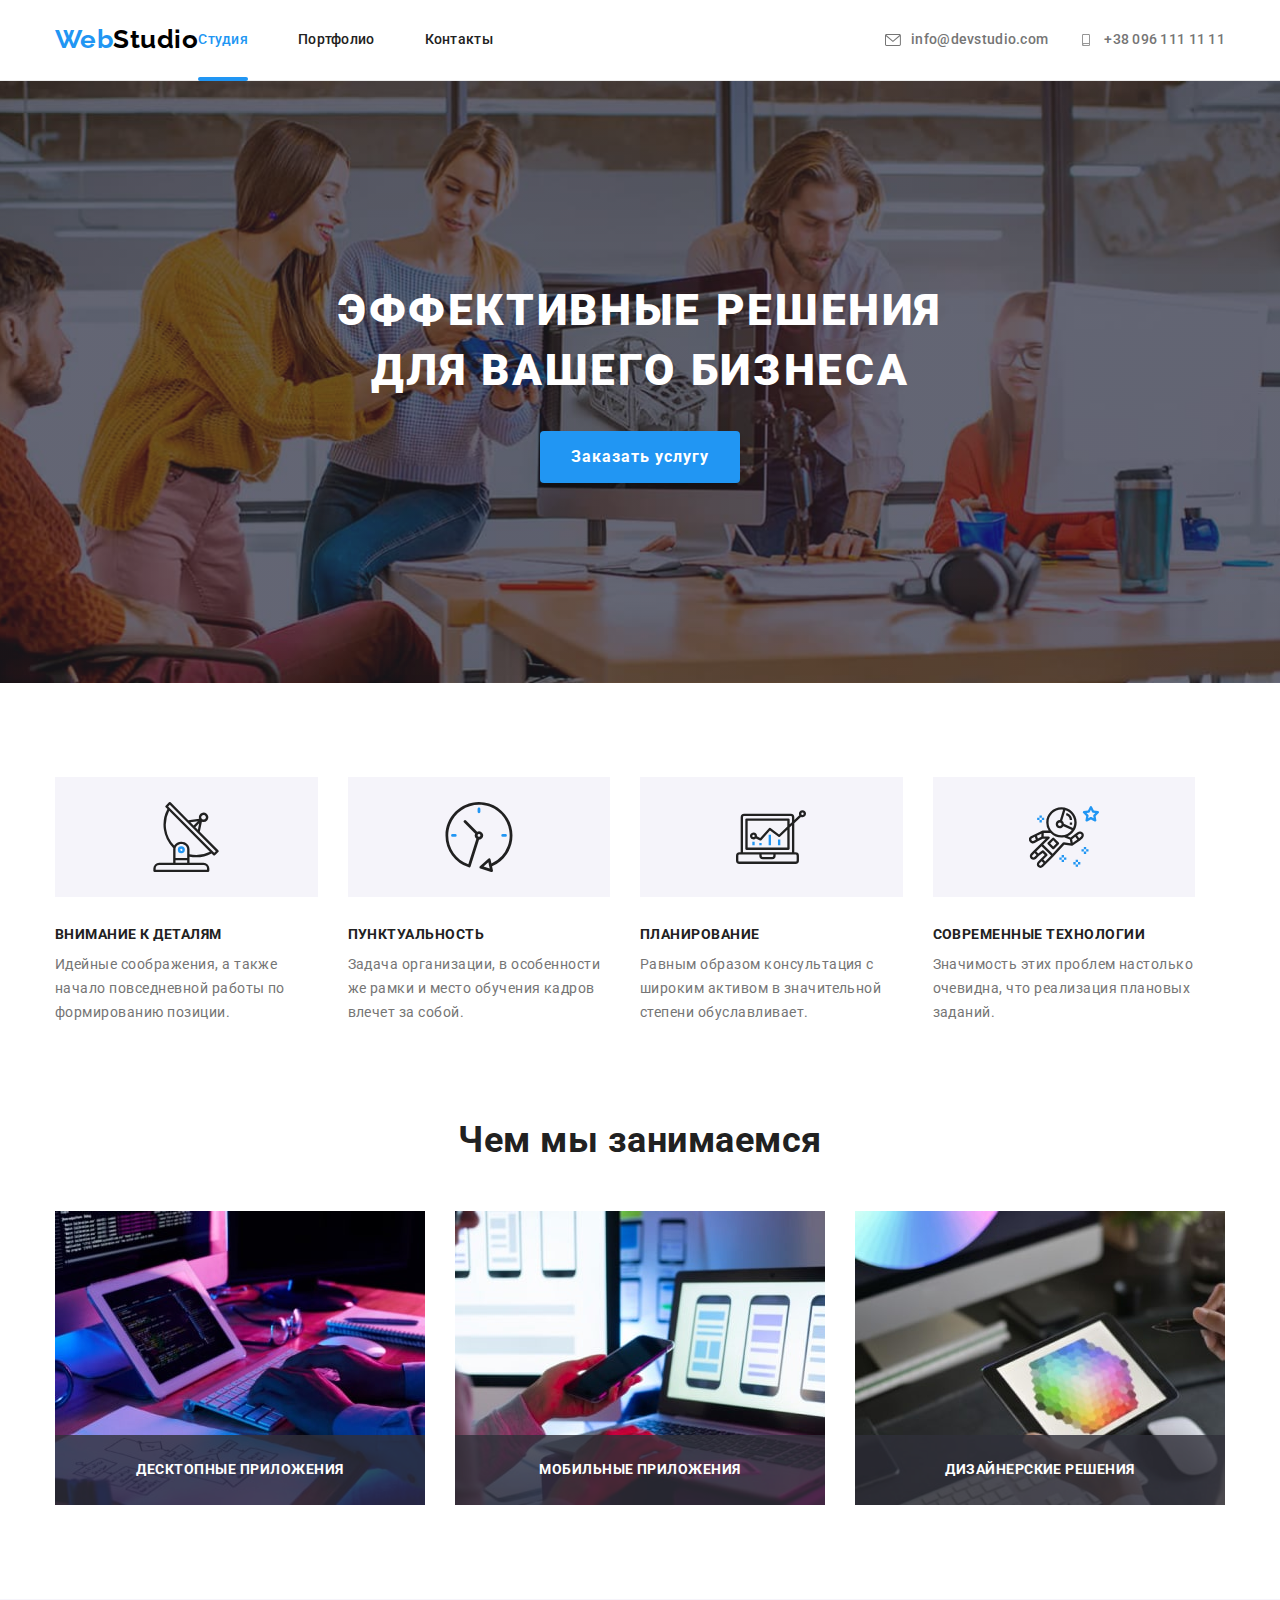
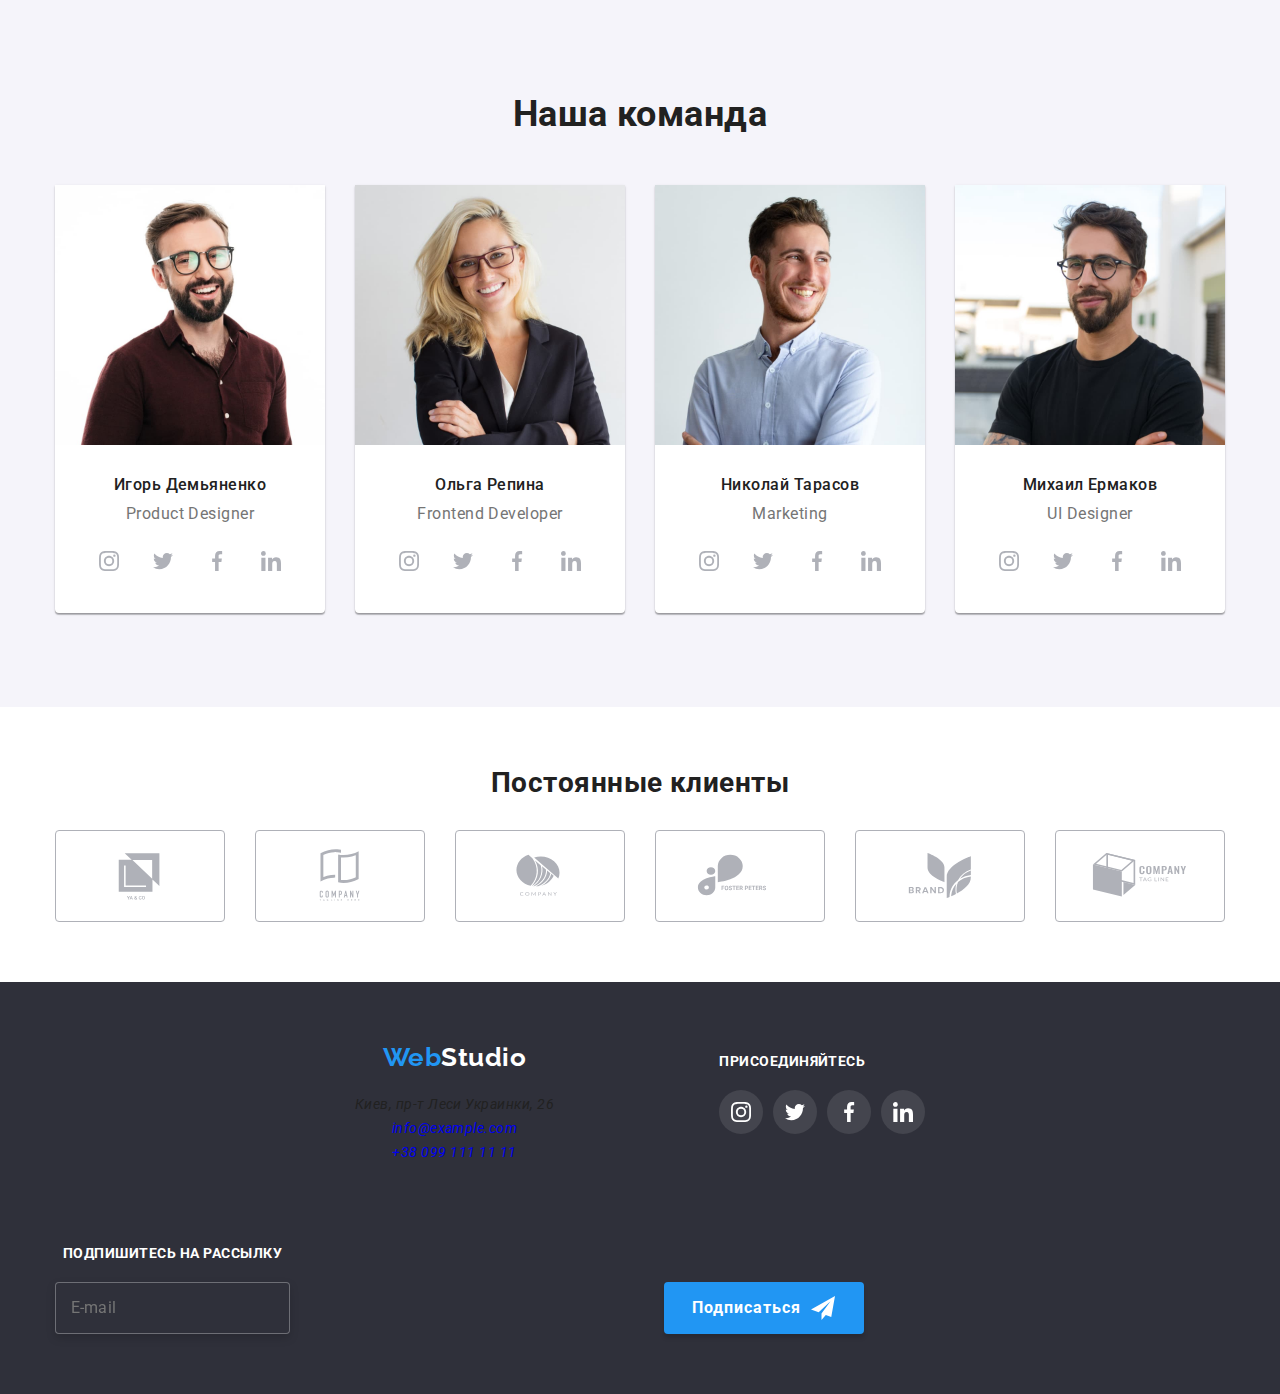
==== commit ed7662d4: "Заканчивает адаптацию секции directions" ====
--- a/index.html
+++ b/index.html
@@ -132,15 +132,51 @@
           <h2 class="directions__title">Чем мы занимаемся</h2>
           <ul class="directions__list list">
             <li class="directions__item">
-              <img src="./images/box-a.jpg" width="370" height="294" alt="Пример работы №1" />
+              <picture>
+                <source
+                  media="(min-width:1200px)"
+                  srcset="
+                    ./images/img-directions/img-directions1-desk-1x-min.jpg 1x,
+                    ./images/img-directions/img-directions1-desk-2x-min.jpg 2x
+                  "
+                />
+                <img
+                  src="./images/img-directions/img-directions1-desk-1x-min.jpg"
+                  alt="Пример работы №1"
+                />
+              </picture>
               <p class="directions__text">Десктопные приложения</p>
             </li>
             <li class="directions__item">
-              <img src="./images/box-b.jpg" width="370" height="294" alt="Пример работы №2" />
+              <picture>
+                <source
+                  media="(min-width:1200px)"
+                  srcset="
+                    ./images/img-directions/img-directions2-desk-1x-min.jpg 1x,
+                    ./images/img-directions/img-directions2-desk-2x-min.jpg 2x
+                  "
+                />
+                <img
+                  src="./images/img-directions/img-directions2-desk-1x-min.jpg"
+                  alt="Пример работы №2"
+                />
+              </picture>
               <p class="directions__text">Мобильные приложения</p>
             </li>
             <li class="directions__item">
-              <img src="./images/box-c.jpg" width="370" height="294" alt="Пример работы №3" />
+              <picture>
+                <source
+                  media="(min-width:1200px)"
+                  srcset="
+                    ./images/img-directions/img-directions3-desk-1x-min.jpg 1x,
+                    ./images/img-directions/img-directions3-desk-2x-min.jpg 2x
+                  "
+                />
+                <img
+                  src="./images/img-directions/img-directions3-desk-1x-min.jpg"
+                  alt="Пример работы №3"
+                />
+              </picture>
               <p class="directions__text">Дизайнерские решения</p>
             </li>
           </ul>
--- a/css/main.min.css
+++ b/css/main.min.css
@@ -1,2 +1,2 @@
-:root{--primary-text-color: #212121;--additional-text-color: #757575;--accent-color: #2196f3;--logo-text-color: #000000;--additional-accent-color: #ffffff;--mailto-tel-text-color: rgba(255, 255, 255, 0.6);--primary-background-color: #e5e5e5;--additional-background-color: #f5f4fa;--futer-background-color: #2f303a;--border-portfolio: #eeeeee;--border-line-heder: #ececec;--icon-color: #afb1b8;--icon-color-hover: #ffffff;--additional-icon-color-hover: #2196f3;--additional-icon-color-footer: #44454e}.visually-hidden{position:absolute;width:1px;height:1px;margin:-1px;padding:0;overflow:hidden;border:0;clip:rect(0 0 0 0)}body{font-family:'Roboto', 'Sans Serif';letter-spacing:0.03em;color:var(--primary-text-color)}p,h1,h2,h3,h4,h5,h6{margin:0}img,svg{display:block}.list{list-style:none;margin:0;padding:0}.link{text-decoration:none}.btn{cursor:pointer;border-radius:4px}.section{margin-left:auto;margin-right:auto}.container{padding-left:15px;padding-right:15px;margin:0 auto;width:100%}@media (min-width: 480px){.container{width:480px}}@media (min-width: 768px){.container{width:768px}}@media (min-width: 1200px){.container{width:1200px}}.logo{font-family:'Raleway', 'Sans Serif';font-size:24px;line-height:1.17;font-weight:700;display:block}.logo__first-word{color:var(--accent-color)}.logo__second-word{color:var(--logo-text-color)}.logo__third-word{color:var(--additional-accent-color)}@media (min-width: 1200px){.logo{font-size:26px;line-height:1.2;font-weight:700}}.nav-list{font-size:14px;line-height:1.14;font-weight:500;letter-spacing:0.02em;display:flex;align-items:center;justify-content:space-between}@media (max-width: 767.98px){.nav-list{display:none}}.nav-list__item:not(:last-child){margin-right:50px}.nav-list__link{position:relative;transition:color 250ms cubic-bezier(0.4, 0, 0.2, 1);color:inherit}.nav-list__link:hover,.nav-list__link:focus{color:var(--accent-color)}.nav-list__link--active{color:var(--accent-color)}.nav-list__link--current::after{content:'';position:absolute;width:100%;height:4px;border-radius:2px;background-color:var(--accent-color);bottom:-34px;left:0}.contacts{font-size:12px;line-height:1.16;font-weight:500;letter-spacing:0.02em;margin-left:auto}@media (max-width: 767.98px){.contacts{display:none}}@media (min-width: 1200px){.contacts{font-size:14px;line-height:1.14;font-weight:500;display:flex;align-items:center;justify-content:space-between}}.contacts__icon{margin-right:10px}.contacts__item{color:var(--additional-text-color)}@media (min-width: 768px) and (max-width: 1199.98px){.contacts__item{margin-bottom:10px}}@media (min-width: 1200px){.contacts__item:not(:last-child){margin-right:30px}}.contacts__link{display:flex;align-items:center;justify-content:start;transition:color 250ms cubic-bezier(0.4, 0, 0.2, 1);color:inherit}.contacts__link:hover,.contacts__link:focus{color:var(--accent-color)}.contacts__icon{fill:currentColor}.contacts__icon:hover,.contacts__icon:focus{fill:currentColor}.primary-btn{font-size:16px;line-height:1.88;font-weight:700;letter-spacing:0.06em;display:flex;align-items:center;justify-content:center;min-width:200px;color:var(--additional-accent-color);background-color:var(--accent-color);border:1px solid transparent;box-shadow:0px 4px 4px rgba(0,0,0,0.15);margin-left:auto;margin-right:auto;padding-top:10px;padding-bottom:10px}.primary-btn--with-icon{margin-top:20px}.primary-btn--with-icon::after{content:'';width:24px;height:24px;margin-left:10px;background-image:url(../images/svg-icon-send.svg);background-size:contain}.backdrop{position:fixed;top:0;left:0;height:100vh;width:100vw;background:rgba(0,0,0,0.2);transition-property:transform;transition-duration:500ms;transition-timing-function:linear;transition-delay:0}.backdrop.is-hidden{opacity:0;pointer-events:none;visibility:hidden;transform:rotate(180deg)}.modal{position:absolute;top:50%;left:50%;width:528px;min-height:581px;transform:translate(-50%, -50%);background:var(--additional-accent-color);box-shadow:0px 1px 3px rgba(0,0,0,0.12),0px 1px 1px rgba(0,0,0,0.14),0px 2px 1px rgba(0,0,0,0.2);border-radius:4px;padding:40px}.modal__close-btn{position:absolute;right:8px;top:8px;width:30px;height:30px;background-color:var(--additional-accent-color);border:1px solid rgba(0,0,0,0.1);border-radius:50%;color:var(--logo-text-color);display:flex;align-items:center;justify-content:center;transition:color 250ms cubic-bezier(0.4, 0, 0.2, 1)}.modal__close-btn:hover{color:var(--accent-color)}.modal__icon-close{fill:currentColor}.modal__title{font-size:20px;line-height:1.15;font-weight:700;text-align:center;color:var(--primary-text-color);margin-bottom:12px}.modal-field{margin-bottom:10px;display:block;margin-left:auto;margin-right:auto}.modal-field:last-of-type{margin-bottom:30px;padding-right:10px;padding-left:10px}.modal-label{font-size:12px;line-height:1.17;font-weight:400;letter-spacing:0.01em;display:block;margin-bottom:4px;color:var(--additional-text-color)}.input-wrap{position:relative}.modal-input{width:100%;height:40px;border:1px solid rgba(33,33,33,0.2);border-radius:4px;padding-left:42px;outline:none}.modal-input:focus{border:1px solid var(--accent-color);outline:none}.modal-icon-input{position:absolute;top:50%;left:12px;transform:translateY(-50%)}.modal-input:focus+.modal-icon-input{fill:var(--accent-color)}.modal-text{width:100%;height:120px;border:1px solid rgba(33,33,33,0.2);border-radius:4px;outline:none;resize:none;display:block;padding:12px 16px;margin-bottom:20px}.modal-text:focus{border:1px solid var(--accent-color);outline:none}placeholder{font-size:14px;line-height:1.14;font-weight:400;letter-spacing:0.01em;color:rgba(117,117,117,0.5)}.check-text{font-size:14px;line-height:1.71;font-weight:400;color:var(--additional-text-color);display:flex;align-items:center;justify-content:center}.check-text span{width:16px;height:15px;border-radius:2px;border:1px solid var(--primary-text-color);display:flex;align-items:center;justify-content:center;margin-right:8px}.modal-check:checked+.check-text span{background-color:var(--accent-color);border:none}.check-link{color:var(--accent-color);margin-left:4px}.social{display:flex;align-items:center;justify-content:center;width:206px}.social__item:not(:last-child){margin-right:10px}.social__link{display:flex;align-items:center;justify-content:center;width:44px;height:44px;border-radius:50%;color:var(--icon-color);transition:background-color 250ms cubic-bezier(0.4, 0, 0.2, 1),color 250ms cubic-bezier(0.4, 0, 0.2, 1)}.social__link:hover,.social__link:focus{background-color:var(--accent-color);color:var(--icon-color-hover)}.social__icon{fill:currentColor}.social__link--dark{background-color:var(--additional-icon-color-footer);color:var(--additional-accent-color)}.address-wrapp{text-align:center;font-style:normal;font-size:14px;line-height:1.71;font-weight:400;margin-bottom:60px}.address-wrapp__item:not(:last-child){margin-bottom:8px}.address-wrapp__post{color:var(--additional-accent-color)}.address-wrapp__link{color:var(--mailto-tel-text-color);transition:color 250ms cubic-bezier(0.4, 0, 0.2, 1)}.address-wrapp__link:hover,.address-wrapp__link:focus{color:var(--accent-color)}@media (max-width: 1199.98px){.address-wrapp{text-align:center;font-style:normal;font-size:14px;line-height:1.71;font-weight:400;margin-bottom:60px}.address-wrapp__item:not(:last-child){margin-bottom:8px}.address-wrapp__post{color:var(--additional-accent-color)}.address-wrapp__link{color:var(--mailto-tel-text-color);transition:color 250ms cubic-bezier(0.4, 0, 0.2, 1)}.address-wrapp__link:hover,.address-wrapp__link:focus{color:var(--accent-color)}}@media (min-width: 768px){.address-wrapp{margin:0 165px 0 0}}@media (min-width: 1200px){.address-wrapp{flex-shrink:0;margin-bottom:0;font-style:normal;font-size:14px;line-height:1.71;font-weight:400}.address-wrapp__item:not(:last-child){margin-bottom:9px}}.address-wrapp__post{color:var(--additional-accent-color)}.address-wrapp__link{color:var(--mailto-tel-text-color);transition:color 250ms cubic-bezier(0.4, 0, 0.2, 1)}.address-wrapp__link:hover,.address-wrapp__link:focus{color:var(--accent-color)}.join{display:flex;flex-direction:column;justify-content:center;align-items:center}.join__text{font-size:14px;line-height:1.14;font-weight:700;text-transform:uppercase;color:var(--additional-accent-color);margin-bottom:20px}@media (min-width: 1200px){.join{display:block;padding-top:12px;padding-bottom:40px}}.subscribe{flex-direction:column;justify-content:center;align-items:center}.subscribe__form{display:block;text-align:center}.subscribe__field{max-width:450px}.subscribe__label{font-size:14px;line-height:1.14;font-weight:700;display:block;margin-bottom:20px;color:var(--additional-accent-color);text-transform:uppercase}.subscribe__input{width:100%;border:1px solid rgba(255,255,255,0.3);filter:drop-shadow(0px 4px 4px rgba(0,0,0,0.15));border-radius:4px;padding:15px;outline:none;font-size:16px;line-height:1.25;font-weight:400;letter-spacing:0.01em;color:var(--additional-accent-color);background-color:var(--futer-background-color)}.subscribe__input:focus{border:1px solid var(--accent-color);outline:none}@media (min-width: 1200px){.subscribe{display:block}.subscribe__form{display:flex;justify-content:space-between;align-items:flex-end}.subscribe__field{max-width:358px;padding-top:12px;margin-right:12px}}placeholder{font-size:16px;line-height:1.25;font-weight:400;letter-spacing:0.01em;color:rgba(117,117,117,0.5)}.header{background-color:var(--additional-accent-color);padding-top:16px;padding-bottom:16px;border-bottom:1px solid var(--border-line-heder)}@media (min-width: 480px){.header{padding-top:16px;padding-bottom:16px}}@media (min-width: 768px){.header{padding-top:21px;padding-bottom:21px}}@media (min-width: 1200px){.header{padding-top:24px;padding-bottom:25px}}.header__container{display:flex;align-items:center;justify-content:space-between}.hero{background-color:var(--futer-background-color);background-image:linear-gradient(to right, rgba(47,48,58,0.4), rgba(47,48,58,0.4)),url(../images/img-hero.jpg);background-size:cover;background-position:center;background-repeat:no-repeat;text-align:center;padding-top:118px;padding-bottom:118px;margin-bottom:0;min-height:400px;width:100%}.hero__title{color:var(--additional-accent-color);font-size:26px;line-height:1.62;font-weight:900;letter-spacing:0.06em;text-transform:uppercase;width:100%;margin-left:auto;margin-right:auto;margin-bottom:30px}@media (min-width: 480px){.hero{max-width:480px}.hero__title{width:360px}}@media (min-width: 768px){.hero{max-width:768px}}@media (min-width: 1200px){.hero{padding-top:200px;padding-bottom:200px;min-height:600px;max-width:1600px}.hero__title{font-size:44px;line-height:1.36;font-weight:900;width:696px;margin-left:auto;margin-right:auto}}.features{padding-top:94px;padding-bottom:47px}.features-list{width:100%;margin:-15px}.features-list__item{max-width:100%;margin:15px}.features-list__icon{background-color:var(--additional-background-color);display:flex;align-items:center;justify-content:center;height:120px;margin-bottom:30px}.features-list__title{font-size:14px;line-height:1.14;font-weight:700;text-transform:uppercase;margin-bottom:10px}.features-list__text{font-size:14px;line-height:1.71;font-weight:400;color:var(--additional-text-color)}@media (min-width: 480px){.features-list{max-width:450px}}@media (min-width: 768px) and (max-width: 1199.98px){.features-list{max-width:738px;display:flex;flex-wrap:wrap;justify-content:space-between}.features-list__item{width:calc(100% / 2 - 30px);max-height:251px}}@media (min-width: 1200px){.features-list{display:flex;align-items:center;justify-content:space-between;max-width:1170px}.features-list__item{width:270px;max-height:251px}}@media (min-width: 1200px){.directions{padding-top:47px;padding-bottom:94px}.directions__title{color:var(--primary-text-color);font-size:36px;line-height:1.17;font-weight:700;margin-top:0;margin-bottom:50px;text-align:center}.directions__item{position:relative}.directions__item:not(:last-child){margin-right:30px}.directions__text{position:absolute;height:70px;width:100%;bottom:0;left:0;background-color:rgba(47,48,58,0.8);font-size:14px;line-height:1.14;font-weight:700;text-align:center;text-transform:uppercase;color:var(--additional-accent-color)}}.team{background-color:var(--additional-background-color);padding-top:60px;padding-bottom:60px}.team__title{color:var(--primary-text-color);font-size:28px;line-height:1.17;font-weight:700;text-align:center;margin-bottom:30px}@media (min-width: 1200px){.team{padding-top:94px;padding-bottom:94px}.team__title{font-size:36px;line-height:1.17;font-weight:700;margin-bottom:50px}}.team-list{max-width:450px;margin:-30px}.team-list__card{background-color:var(--additional-accent-color);box-shadow:0px 1px 3px rgba(0,0,0,0.12),0px 1px 1px rgba(0,0,0,0.14),0px 2px 1px rgba(0,0,0,0.2);border-radius:0px 0px 4px 4px;max-width:450px;margin:30px;text-align:center;display:block}.team-list__description{padding-top:30px;padding-bottom:24px;display:flex;flex-direction:column;justify-content:center;align-items:center}.team-list__name{color:var(--primary-text-color);font-size:16px;line-height:1.19;font-weight:500;margin-bottom:10px}.team-list__position{font-size:16px;line-height:1.19;font-weight:400;color:var(--additional-text-color);margin-bottom:16px}@media (min-width: 768px) and (max-width: 1199.98px){.team-list{max-width:768px;margin:-15px;display:flex;flex-wrap:wrap}.team-list__card{margin:15px;width:calc(100% / 2 - 30px);max-height:536px}}@media (min-width: 1200px){.team-list{display:flex;align-items:center;justify-content:space-between;width:1170px;margin:-15px}.team-list__card{background-color:var(--additional-accent-color);box-shadow:0px 1px 3px rgba(0,0,0,0.12),0px 1px 1px rgba(0,0,0,0.14),0px 2px 1px rgba(0,0,0,0.2);border-radius:0px 0px 4px 4px;width:270px;margin:15px}.team-list__description{padding-bottom:30px}}.clients{padding-top:60px;padding-bottom:60px}.clients__title{font-size:28px;line-height:1.17;font-weight:700;text-align:center;margin-bottom:30px}.clients-list{width:100%;margin:-15px;display:flex;flex-wrap:wrap;justify-content:center}.clients-list__item{margin:15px;width:210px}.clients-list__link{display:flex;align-items:center;justify-content:center;width:100%;height:92px;border:1px solid var(--icon-color);border-radius:4px;color:var(--icon-color);transition:border-color 250ms cubic-bezier(0.4, 0, 0.2, 1),color 250ms cubic-bezier(0.4, 0, 0.2, 1)}.clients-list__link:hover,.clients-list__link:focus{border-color:var(--additional-icon-color-hover);color:var(--accent-color)}.clients-list__ikon{fill:currentColor}@media (min-width: 480px){.clients-list__item{width:calc(100% / 2 - 30px)}}@media (min-width: 768px){.clients-list__item{width:calc(100% / 3 - 60px)}}@media (min-width: 1200px){.clients-list{width:1170px;display:flex;align-items:center;justify-content:space-between;flex-wrap:nowrap}.clients-list__item{min-width:170px}.clients-list__link{display:flex;align-items:center;justify-content:center}}.footer{background-color:var(--futer-background-color);padding-top:60px;padding-bottom:60px}.footer__container-top{margin-bottom:60px}@media (min-width: 768px){.footer__container-top{display:flex;justify-content:center;align-items:flex-start}}.logo__footer{margin-bottom:20px}.portfolio.section{padding-top:94px;padding-bottom:94px}.filters{display:flex;align-items:center;justify-content:center;padding-bottom:16px;margin-bottom:34px}.filters__item:not(:last-child){margin-right:8px}.filters__button{display:block;font-size:16px;line-height:1.62;font-weight:500;text-align:center;background-color:var(--additional-background-color);color:var(--primary-text-color);padding:6px 22px;border:none;transition:background-color 250ms cubic-bezier(0.4, 0, 0.02, 1),color 250ms cubic-bezier(0.4, 0, 0.02, 1),box-shadow 250ms cubic-bezier(0.4, 0, 0.02, 1)}.filters__button:hover,.filters__button:focus{background-color:var(--accent-color);color:var(--additional-accent-color);box-shadow:0px 3px 1px rgba(0,0,0,0.1),0px 1px 2px rgba(0,0,0,0.08),0px 2px 2px rgba(0,0,0,0.12)}.projects{display:flex;flex-wrap:wrap;justify-content:space-between;margin:-15px}.projects__wrap{position:relative;overflow:hidden}.projects__top-text{position:absolute;top:0;left:0;background-color:rgba(33,150,243,0.9);padding:63px 24px;font-size:18px;line-height:1.56;font-weight:400;color:var(--additional-accent-color);height:100%;transform:translateY(100%);transition:transform 250ms cubic-bezier(0.4, 0, 0.02, 1);overflow:auto}.projects__item{margin:15px;transition:background-color 250ms cubic-bezier(0.4, 0, 0.02, 1);transition:border-bottom 250ms cubic-bezier(0.4, 0, 0.02, 1);transition:box-shadow 250ms cubic-bezier(0.4, 0, 0.02, 1)}.projects__item:hover,.projects__item:focus{background-color:var(--additional-accent-color);border-bottom:1px solid var(--border-portfolio);box-shadow:0px 1px 1px rgba(0,0,0,0.12),0px 4px 4px rgba(0,0,0,0.06),1px 4px 6px rgba(0,0,0,0.16)}.projects__description{padding:20px 24px;border:1px solid var(--border-portfolio);border-top:none}.projects__name{font-size:18px;line-height:2;font-weight:700;letter-spacing:0.06em;color:var(--primary-text-color);margin-bottom:4px}.projects__type{font-size:16px;line-height:1.87;font-weight:400;color:var(--additional-text-color)}.projects__item:hover .projects__top-text,.projects__item:focus .projects__top-text{transform:translateY(0)}
+:root{--primary-text-color: #212121;--additional-text-color: #757575;--accent-color: #2196f3;--logo-text-color: #000000;--additional-accent-color: #ffffff;--mailto-tel-text-color: rgba(255, 255, 255, 0.6);--primary-background-color: #e5e5e5;--additional-background-color: #f5f4fa;--futer-background-color: #2f303a;--border-portfolio: #eeeeee;--border-line-heder: #ececec;--icon-color: #afb1b8;--icon-color-hover: #ffffff;--additional-icon-color-hover: #2196f3;--additional-icon-color-footer: #44454e}.visually-hidden{position:absolute;width:1px;height:1px;margin:-1px;padding:0;overflow:hidden;border:0;clip:rect(0 0 0 0)}body{font-family:'Roboto', 'Sans Serif';letter-spacing:0.03em;color:var(--primary-text-color)}p,h1,h2,h3,h4,h5,h6{margin:0}img,svg{display:block}.list{list-style:none;margin:0;padding:0}.link{text-decoration:none}.btn{cursor:pointer;border-radius:4px}.section{margin-left:auto;margin-right:auto}.container{padding-left:15px;padding-right:15px;margin:0 auto;width:100%}@media (min-width: 480px){.container{width:480px}}@media (min-width: 768px){.container{width:768px}}@media (min-width: 1200px){.container{width:1200px}}.logo{font-family:'Raleway', 'Sans Serif';font-size:24px;line-height:1.17;font-weight:700;display:block}.logo__first-word{color:var(--accent-color)}.logo__second-word{color:var(--logo-text-color)}.logo__third-word{color:var(--additional-accent-color)}@media (min-width: 1200px){.logo{font-size:26px;line-height:1.2;font-weight:700}}.nav-list{font-size:14px;line-height:1.14;font-weight:500;letter-spacing:0.02em;display:flex;align-items:center;justify-content:space-between}@media (max-width: 767.98px){.nav-list{display:none}}.nav-list__item:not(:last-child){margin-right:50px}.nav-list__link{position:relative;transition:color 250ms cubic-bezier(0.4, 0, 0.2, 1);color:inherit}.nav-list__link:hover,.nav-list__link:focus{color:var(--accent-color)}.nav-list__link--active{color:var(--accent-color)}.nav-list__link--current::after{content:'';position:absolute;width:100%;height:4px;border-radius:2px;background-color:var(--accent-color);bottom:-34px;left:0}.contacts{font-size:12px;line-height:1.16;font-weight:500;letter-spacing:0.02em;margin-left:auto}@media (max-width: 767.98px){.contacts{display:none}}@media (min-width: 1200px){.contacts{font-size:14px;line-height:1.14;font-weight:500;display:flex;align-items:center;justify-content:space-between}}.contacts__icon{margin-right:10px}.contacts__item{color:var(--additional-text-color)}@media (min-width: 768px) and (max-width: 1199.98px){.contacts__item{margin-bottom:10px}}@media (min-width: 1200px){.contacts__item:not(:last-child){margin-right:30px}}.contacts__link{display:flex;align-items:center;justify-content:start;transition:color 250ms cubic-bezier(0.4, 0, 0.2, 1);color:inherit}.contacts__link:hover,.contacts__link:focus{color:var(--accent-color)}.contacts__icon{fill:currentColor}.contacts__icon:hover,.contacts__icon:focus{fill:currentColor}.primary-btn{font-size:16px;line-height:1.88;font-weight:700;letter-spacing:0.06em;display:flex;align-items:center;justify-content:center;min-width:200px;color:var(--additional-accent-color);background-color:var(--accent-color);border:1px solid transparent;box-shadow:0px 4px 4px rgba(0,0,0,0.15);margin-left:auto;margin-right:auto;padding-top:10px;padding-bottom:10px}.primary-btn--with-icon{margin-top:20px}.primary-btn--with-icon::after{content:'';width:24px;height:24px;margin-left:10px;background-image:url(../images/svg-icon-send.svg);background-size:contain}.backdrop{position:fixed;top:0;left:0;height:100vh;width:100vw;background:rgba(0,0,0,0.2);transition-property:transform;transition-duration:500ms;transition-timing-function:linear;transition-delay:0}.backdrop.is-hidden{opacity:0;pointer-events:none;visibility:hidden;transform:rotate(180deg)}.modal{position:absolute;top:50%;left:50%;width:528px;min-height:581px;transform:translate(-50%, -50%);background:var(--additional-accent-color);box-shadow:0px 1px 3px rgba(0,0,0,0.12),0px 1px 1px rgba(0,0,0,0.14),0px 2px 1px rgba(0,0,0,0.2);border-radius:4px;padding:40px}.modal__close-btn{position:absolute;right:8px;top:8px;width:30px;height:30px;background-color:var(--additional-accent-color);border:1px solid rgba(0,0,0,0.1);border-radius:50%;color:var(--logo-text-color);display:flex;align-items:center;justify-content:center;transition:color 250ms cubic-bezier(0.4, 0, 0.2, 1)}.modal__close-btn:hover{color:var(--accent-color)}.modal__icon-close{fill:currentColor}.modal__title{font-size:20px;line-height:1.15;font-weight:700;text-align:center;color:var(--primary-text-color);margin-bottom:12px}.modal-field{margin-bottom:10px;display:block;margin-left:auto;margin-right:auto}.modal-field:last-of-type{margin-bottom:30px;padding-right:10px;padding-left:10px}.modal-label{font-size:12px;line-height:1.17;font-weight:400;letter-spacing:0.01em;display:block;margin-bottom:4px;color:var(--additional-text-color)}.input-wrap{position:relative}.modal-input{width:100%;height:40px;border:1px solid rgba(33,33,33,0.2);border-radius:4px;padding-left:42px;outline:none}.modal-input:focus{border:1px solid var(--accent-color);outline:none}.modal-icon-input{position:absolute;top:50%;left:12px;transform:translateY(-50%)}.modal-input:focus+.modal-icon-input{fill:var(--accent-color)}.modal-text{width:100%;height:120px;border:1px solid rgba(33,33,33,0.2);border-radius:4px;outline:none;resize:none;display:block;padding:12px 16px;margin-bottom:20px}.modal-text:focus{border:1px solid var(--accent-color);outline:none}placeholder{font-size:14px;line-height:1.14;font-weight:400;letter-spacing:0.01em;color:rgba(117,117,117,0.5)}.check-text{font-size:14px;line-height:1.71;font-weight:400;color:var(--additional-text-color);display:flex;align-items:center;justify-content:center}.check-text span{width:16px;height:15px;border-radius:2px;border:1px solid var(--primary-text-color);display:flex;align-items:center;justify-content:center;margin-right:8px}.modal-check:checked+.check-text span{background-color:var(--accent-color);border:none}.check-link{color:var(--accent-color);margin-left:4px}.social{display:flex;align-items:center;justify-content:center;width:206px}.social__item:not(:last-child){margin-right:10px}.social__link{display:flex;align-items:center;justify-content:center;width:44px;height:44px;border-radius:50%;color:var(--icon-color);transition:background-color 250ms cubic-bezier(0.4, 0, 0.2, 1),color 250ms cubic-bezier(0.4, 0, 0.2, 1)}.social__link:hover,.social__link:focus{background-color:var(--accent-color);color:var(--icon-color-hover)}.social__icon{fill:currentColor}.social__link--dark{background-color:var(--additional-icon-color-footer);color:var(--additional-accent-color)}.address-wrapp{text-align:center;font-style:normal;font-size:14px;line-height:1.71;font-weight:400;margin-bottom:60px}.address-wrapp__item:not(:last-child){margin-bottom:8px}.address-wrapp__post{color:var(--additional-accent-color)}.address-wrapp__link{color:var(--mailto-tel-text-color);transition:color 250ms cubic-bezier(0.4, 0, 0.2, 1)}.address-wrapp__link:hover,.address-wrapp__link:focus{color:var(--accent-color)}@media (max-width: 1199.98px){.address-wrapp{text-align:center;font-style:normal;font-size:14px;line-height:1.71;font-weight:400;margin-bottom:60px}.address-wrapp__item:not(:last-child){margin-bottom:8px}.address-wrapp__post{color:var(--additional-accent-color)}.address-wrapp__link{color:var(--mailto-tel-text-color);transition:color 250ms cubic-bezier(0.4, 0, 0.2, 1)}.address-wrapp__link:hover,.address-wrapp__link:focus{color:var(--accent-color)}}@media (min-width: 768px){.address-wrapp{margin:0 165px 0 0}}@media (min-width: 1200px){.address-wrapp{flex-shrink:0;margin-bottom:0;font-style:normal;font-size:14px;line-height:1.71;font-weight:400}.address-wrapp__item:not(:last-child){margin-bottom:9px}}.address-wrapp__post{color:var(--additional-accent-color)}.address-wrapp__link{color:var(--mailto-tel-text-color);transition:color 250ms cubic-bezier(0.4, 0, 0.2, 1)}.address-wrapp__link:hover,.address-wrapp__link:focus{color:var(--accent-color)}.join{display:flex;flex-direction:column;justify-content:center;align-items:center}.join__text{font-size:14px;line-height:1.14;font-weight:700;text-transform:uppercase;color:var(--additional-accent-color);margin-bottom:20px}@media (min-width: 1200px){.join{display:block;padding-top:12px;padding-bottom:40px}}.subscribe{flex-direction:column;justify-content:center;align-items:center}.subscribe__form{display:block;text-align:center}.subscribe__field{max-width:450px}.subscribe__label{font-size:14px;line-height:1.14;font-weight:700;display:block;margin-bottom:20px;color:var(--additional-accent-color);text-transform:uppercase}.subscribe__input{width:100%;border:1px solid rgba(255,255,255,0.3);filter:drop-shadow(0px 4px 4px rgba(0,0,0,0.15));border-radius:4px;padding:15px;outline:none;font-size:16px;line-height:1.25;font-weight:400;letter-spacing:0.01em;color:var(--additional-accent-color);background-color:var(--futer-background-color)}.subscribe__input:focus{border:1px solid var(--accent-color);outline:none}@media (min-width: 1200px){.subscribe{display:block}.subscribe__form{display:flex;justify-content:space-between;align-items:flex-end}.subscribe__field{max-width:358px;padding-top:12px;margin-right:12px}}placeholder{font-size:16px;line-height:1.25;font-weight:400;letter-spacing:0.01em;color:rgba(117,117,117,0.5)}.header{background-color:var(--additional-accent-color);padding-top:16px;padding-bottom:16px;border-bottom:1px solid var(--border-line-heder)}@media (min-width: 480px){.header{padding-top:16px;padding-bottom:16px}}@media (min-width: 768px){.header{padding-top:21px;padding-bottom:21px}}@media (min-width: 1200px){.header{padding-top:24px;padding-bottom:25px}}.header__container{display:flex;align-items:center;justify-content:space-between}.hero{background-color:var(--futer-background-color);background-image:linear-gradient(to right, rgba(47,48,58,0.4), rgba(47,48,58,0.4)),url(../images/img-hero.jpg);background-size:cover;background-position:center;background-repeat:no-repeat;text-align:center;padding-top:118px;padding-bottom:118px;margin-bottom:0;min-height:400px;width:100%}.hero__title{color:var(--additional-accent-color);font-size:26px;line-height:1.62;font-weight:900;letter-spacing:0.06em;text-transform:uppercase;width:100%;margin-left:auto;margin-right:auto;margin-bottom:30px}@media (min-width: 480px){.hero{max-width:480px}.hero__title{width:360px}}@media (min-width: 768px){.hero{max-width:768px}}@media (min-width: 1200px){.hero{padding-top:200px;padding-bottom:200px;min-height:600px;max-width:1600px}.hero__title{font-size:44px;line-height:1.36;font-weight:900;width:696px;margin-left:auto;margin-right:auto}}.features{padding-top:94px;padding-bottom:47px}.features-list{width:100%;margin:-15px}.features-list__item{max-width:100%;margin:15px}.features-list__icon{background-color:var(--additional-background-color);display:flex;align-items:center;justify-content:center;height:120px;margin-bottom:30px}.features-list__title{font-size:14px;line-height:1.14;font-weight:700;text-transform:uppercase;margin-bottom:10px}.features-list__text{font-size:14px;line-height:1.71;font-weight:400;color:var(--additional-text-color)}@media (min-width: 480px){.features-list{max-width:450px}}@media (min-width: 768px) and (max-width: 1199.98px){.features-list{max-width:738px;display:flex;flex-wrap:wrap;justify-content:space-between}.features-list__item{width:calc(100% / 2 - 30px);max-height:251px}}@media (min-width: 1200px){.features-list{display:flex;align-items:center;justify-content:space-between;max-width:1170px}.features-list__item{width:270px;max-height:251px}}@media (max-width: 1199.98px){.directions{display:none}}@media (min-width: 1200px){.directions{padding-top:47px;padding-bottom:94px}.directions__title{color:var(--primary-text-color);font-size:36px;line-height:1.17;font-weight:700;margin-top:0;margin-bottom:50px;text-align:center}.directions__list{display:flex;align-items:center;justify-content:space-between;width:1170px}.directions__item{position:relative}.directions__item:not(:last-child){margin-right:30px}.directions__text{position:absolute;height:70px;width:100%;bottom:0;left:0;background-color:rgba(47,48,58,0.8);font-size:14px;line-height:1.14;font-weight:700;text-align:center;text-transform:uppercase;display:flex;align-items:center;justify-content:center;color:var(--additional-accent-color)}}.team{background-color:var(--additional-background-color);padding-top:60px;padding-bottom:60px}.team__title{color:var(--primary-text-color);font-size:28px;line-height:1.17;font-weight:700;text-align:center;margin-bottom:30px}@media (min-width: 1200px){.team{padding-top:94px;padding-bottom:94px}.team__title{font-size:36px;line-height:1.17;font-weight:700;margin-bottom:50px}}.team-list{max-width:450px;margin:-30px}.team-list__card{background-color:var(--additional-accent-color);box-shadow:0px 1px 3px rgba(0,0,0,0.12),0px 1px 1px rgba(0,0,0,0.14),0px 2px 1px rgba(0,0,0,0.2);border-radius:0px 0px 4px 4px;max-width:450px;margin:30px;text-align:center;display:block}.team-list__description{padding-top:30px;padding-bottom:24px;display:flex;flex-direction:column;justify-content:center;align-items:center}.team-list__name{color:var(--primary-text-color);font-size:16px;line-height:1.19;font-weight:500;margin-bottom:10px}.team-list__position{font-size:16px;line-height:1.19;font-weight:400;color:var(--additional-text-color);margin-bottom:16px}@media (min-width: 768px) and (max-width: 1199.98px){.team-list{max-width:768px;margin:-15px;display:flex;flex-wrap:wrap}.team-list__card{margin:15px;width:calc(100% / 2 - 30px);max-height:536px}}@media (min-width: 1200px){.team-list{display:flex;align-items:center;justify-content:space-between;width:1170px;margin:-15px}.team-list__card{background-color:var(--additional-accent-color);box-shadow:0px 1px 3px rgba(0,0,0,0.12),0px 1px 1px rgba(0,0,0,0.14),0px 2px 1px rgba(0,0,0,0.2);border-radius:0px 0px 4px 4px;width:270px;margin:15px}.team-list__description{padding-bottom:30px}}.clients{padding-top:60px;padding-bottom:60px}.clients__title{font-size:28px;line-height:1.17;font-weight:700;text-align:center;margin-bottom:30px}.clients-list{width:100%;margin:-15px;display:flex;flex-wrap:wrap;justify-content:center}.clients-list__item{margin:15px;width:210px}.clients-list__link{display:flex;align-items:center;justify-content:center;width:100%;height:92px;border:1px solid var(--icon-color);border-radius:4px;color:var(--icon-color);transition:border-color 250ms cubic-bezier(0.4, 0, 0.2, 1),color 250ms cubic-bezier(0.4, 0, 0.2, 1)}.clients-list__link:hover,.clients-list__link:focus{border-color:var(--additional-icon-color-hover);color:var(--accent-color)}.clients-list__ikon{fill:currentColor}@media (min-width: 480px){.clients-list__item{width:calc(100% / 2 - 30px)}}@media (min-width: 768px){.clients-list__item{width:calc(100% / 3 - 60px)}}@media (min-width: 1200px){.clients-list{width:1170px;display:flex;align-items:center;justify-content:space-between;flex-wrap:nowrap}.clients-list__item{min-width:170px}.clients-list__link{display:flex;align-items:center;justify-content:center}}.footer{background-color:var(--futer-background-color);padding-top:60px;padding-bottom:60px}.footer__container-top{margin-bottom:60px}@media (min-width: 768px){.footer__container-top{display:flex;justify-content:center;align-items:flex-start}}.logo__footer{margin-bottom:20px}.portfolio.section{padding-top:94px;padding-bottom:94px}.filters{display:flex;align-items:center;justify-content:center;padding-bottom:16px;margin-bottom:34px}.filters__item:not(:last-child){margin-right:8px}.filters__button{display:block;font-size:16px;line-height:1.62;font-weight:500;text-align:center;background-color:var(--additional-background-color);color:var(--primary-text-color);padding:6px 22px;border:none;transition:background-color 250ms cubic-bezier(0.4, 0, 0.02, 1),color 250ms cubic-bezier(0.4, 0, 0.02, 1),box-shadow 250ms cubic-bezier(0.4, 0, 0.02, 1)}.filters__button:hover,.filters__button:focus{background-color:var(--accent-color);color:var(--additional-accent-color);box-shadow:0px 3px 1px rgba(0,0,0,0.1),0px 1px 2px rgba(0,0,0,0.08),0px 2px 2px rgba(0,0,0,0.12)}.projects{display:flex;flex-wrap:wrap;justify-content:space-between;margin:-15px}.projects__wrap{position:relative;overflow:hidden}.projects__top-text{position:absolute;top:0;left:0;background-color:rgba(33,150,243,0.9);padding:63px 24px;font-size:18px;line-height:1.56;font-weight:400;color:var(--additional-accent-color);height:100%;transform:translateY(100%);transition:transform 250ms cubic-bezier(0.4, 0, 0.02, 1);overflow:auto}.projects__item{margin:15px;transition:background-color 250ms cubic-bezier(0.4, 0, 0.02, 1);transition:border-bottom 250ms cubic-bezier(0.4, 0, 0.02, 1);transition:box-shadow 250ms cubic-bezier(0.4, 0, 0.02, 1)}.projects__item:hover,.projects__item:focus{background-color:var(--additional-accent-color);border-bottom:1px solid var(--border-portfolio);box-shadow:0px 1px 1px rgba(0,0,0,0.12),0px 4px 4px rgba(0,0,0,0.06),1px 4px 6px rgba(0,0,0,0.16)}.projects__description{padding:20px 24px;border:1px solid var(--border-portfolio);border-top:none}.projects__name{font-size:18px;line-height:2;font-weight:700;letter-spacing:0.06em;color:var(--primary-text-color);margin-bottom:4px}.projects__type{font-size:16px;line-height:1.87;font-weight:400;color:var(--additional-text-color)}.projects__item:hover .projects__top-text,.projects__item:focus .projects__top-text{transform:translateY(0)}
 /*# sourceMappingURL=main.min.css.map */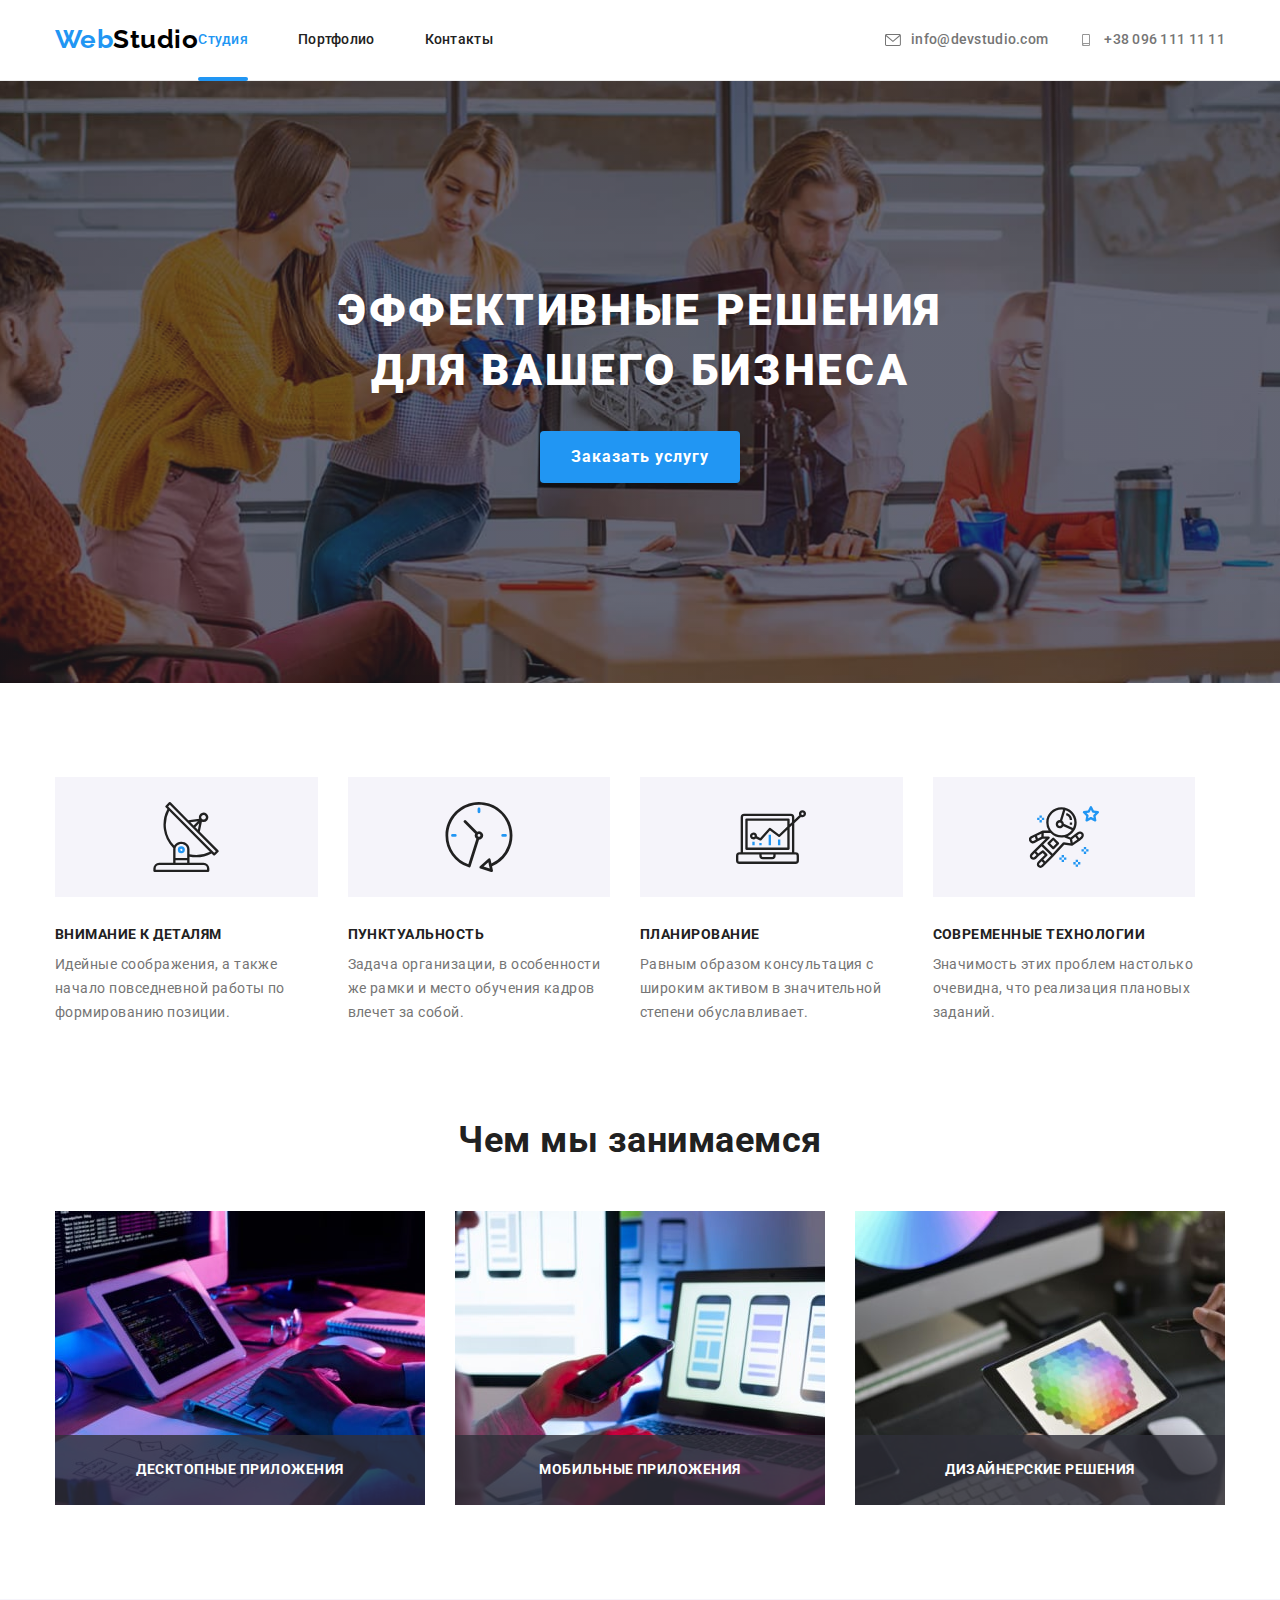
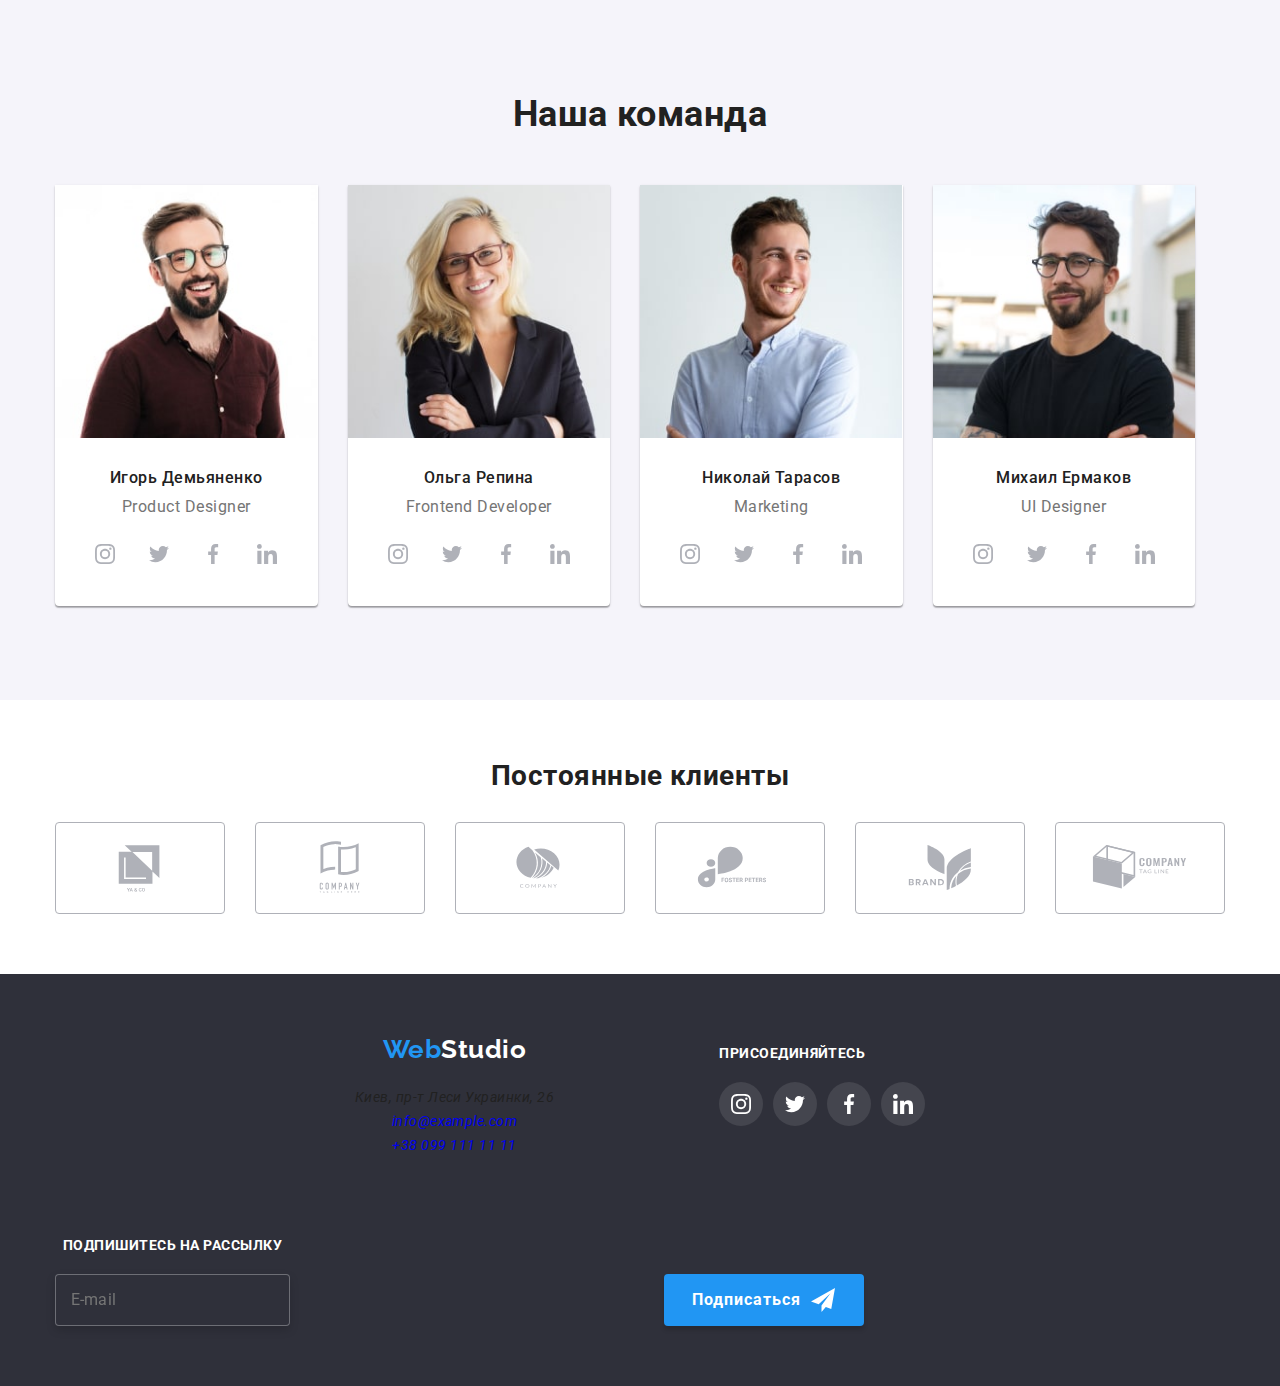
==== commit 61cd7bc5: "Адаптирует секцию Team вместе с фото" ====
--- a/index.html
+++ b/index.html
@@ -188,13 +188,30 @@
           <h2 class="team__title">Наша команда</h2>
           <ul class="team-list list">
             <li class="team-list__card">
-              <img
-                class="team-list__img"
-                src="./images/img-product-designer.jpg"
-                width="270"
-                height="260"
-                alt="Игорь Демьяненко"
-              />
+              <picture>
+                <source
+                  media="(min-width:1200px)"
+                  srcset="
+                    ./images/img-team/img-team1-desk-1x-min.jpg 1x,
+                    ./images/img-team/img-team1-desk-2x-min.jpg 2x
+                  "
+                />
+                <source
+                  media="(min-width:768px)"
+                  srcset="
+                    ./images/img-team/img-team1-tabl-1x-min.jpg 1x,
+                    ./images/img-team/img-team1-tabl-2x-min.jpg 2x
+                  "
+                />
+                <source
+                  media="(min-width:320px)"
+                  srcset="
+                    ./images/img-team/img-team1-mob-1x-min.jpg 1x,
+                    ./images/img-team/img-team1-mob-2x-min.jpg 2x
+                  "
+                />
+                <img src="./images/img-team/img-team1-desk-1x-min.jpg" alt="Игорь Демьяненко" />
+              </picture>
               <div class="team-list__description">
                 <h3 class="team-list__name">Игорь Демьяненко</h3>
                 <p class="team-list__position">Product Designer</p>
@@ -255,13 +272,30 @@
               </div>
             </li>
             <li class="team-list__card">
-              <img
-                class="team-list__img"
-                src="./images/img-frontend-developer.jpg"
-                width="270"
-                height="260"
-                alt="Ольга Репина"
-              />
+              <picture>
+                <source
+                  media="(min-width:1200px)"
+                  srcset="
+                    ./images/img-team/img-team2-desk-1x-min.jpg 1x,
+                    ./images/img-team/img-team2-desk-2x-min.jpg 2x
+                  "
+                />
+                <source
+                  media="(min-width:768px)"
+                  srcset="
+                    ./images/img-team/img-team2-tabl-1x-min.jpg 1x,
+                    ./images/img-team/img-team2-tabl-2x-min.jpg 2x
+                  "
+                />
+                <source
+                  media="(min-width:320px)"
+                  srcset="
+                    ./images/img-team/img-team2-mob-1x-min.jpg 1x,
+                    ./images/img-team/img-team2-mob-2x-min.jpg 2x
+                  "
+                />
+                <img src="./images/img-team/img-team2-desk-1x-min.jpg" alt="Ольга Репина" />
+              </picture>
               <div class="team-list__description">
                 <h3 class="team-list__name">Ольга Репина</h3>
                 <p class="team-list__position">Frontend Developer</p>
@@ -322,13 +356,30 @@
               </div>
             </li>
             <li class="team-list__card">
-              <img
-                class="team-list__img"
-                src="./images/img-marketing.jpg"
-                width="270"
-                height="260"
-                alt="Николай Тарасов"
-              />
+              <picture>
+                <source
+                  media="(min-width:1200px)"
+                  srcset="
+                    ./images/img-team/img-team3-desk-1x-min.jpg 1x,
+                    ./images/img-team/img-team3-desk-2x-min.jpg 2x
+                  "
+                />
+                <source
+                  media="(min-width:768px)"
+                  srcset="
+                    ./images/img-team/img-team3-tabl-1x-min.jpg 1x,
+                    ./images/img-team/img-team3-tabl-2x-min.jpg 2x
+                  "
+                />
+                <source
+                  media="(min-width:320px)"
+                  srcset="
+                    ./images/img-team/img-team3-mob-1x-min.jpg 1x,
+                    ./images/img-team/img-team3-mob-2x-min.jpg 2x
+                  "
+                />
+                <img src="./images/img-team/img-team3-desk-1x-min.jpg" alt="Николай Тарасов" />
+              </picture>
               <div class="team-list__description">
                 <h3 class="team-list__name">Николай Тарасов</h3>
                 <p class="team-list__position">Marketing</p>
@@ -389,13 +440,30 @@
               </div>
             </li>
             <li class="team-list__card">
-              <img
-                class="team-list__img"
-                src="./images/img-ui-designer.jpg"
-                width="270"
-                height="260"
-                alt="Михаил Ермаков"
-              />
+              <picture>
+                <source
+                  media="(min-width:1200px)"
+                  srcset="
+                    ./images/img-team/img-team4-desk-1x-min.jpg 1x,
+                    ./images/img-team/img-team4-desk-2x-min.jpg 2x
+                  "
+                />
+                <source
+                  media="(min-width:768px)"
+                  srcset="
+                    ./images/img-team/img-team4-tabl-1x-min.jpg 1x,
+                    ./images/img-team/img-team4-tabl-2x-min.jpg 2x
+                  "
+                />
+                <source
+                  media="(min-width:320px)"
+                  srcset="
+                    ./images/img-team/img-team4-mob-1x-min.jpg 1x,
+                    ./images/img-team/img-team4-mob-2x-min.jpg 2x
+                  "
+                />
+                <img src="./images/img-team/img-team4-desk-1x-min.jpg" alt="Михаил Ермаков" />
+              </picture>
               <div class="team-list__description">
                 <h3 class="team-list__name">Михаил Ермаков</h3>
                 <p class="team-list__position">UI Designer</p>
--- a/css/main.min.css
+++ b/css/main.min.css
@@ -1,2 +1,2 @@
-:root{--primary-text-color: #212121;--additional-text-color: #757575;--accent-color: #2196f3;--logo-text-color: #000000;--additional-accent-color: #ffffff;--mailto-tel-text-color: rgba(255, 255, 255, 0.6);--primary-background-color: #e5e5e5;--additional-background-color: #f5f4fa;--futer-background-color: #2f303a;--border-portfolio: #eeeeee;--border-line-heder: #ececec;--icon-color: #afb1b8;--icon-color-hover: #ffffff;--additional-icon-color-hover: #2196f3;--additional-icon-color-footer: #44454e}.visually-hidden{position:absolute;width:1px;height:1px;margin:-1px;padding:0;overflow:hidden;border:0;clip:rect(0 0 0 0)}body{font-family:'Roboto', 'Sans Serif';letter-spacing:0.03em;color:var(--primary-text-color)}p,h1,h2,h3,h4,h5,h6{margin:0}img,svg{display:block}.list{list-style:none;margin:0;padding:0}.link{text-decoration:none}.btn{cursor:pointer;border-radius:4px}.section{margin-left:auto;margin-right:auto}.container{padding-left:15px;padding-right:15px;margin:0 auto;width:100%}@media (min-width: 480px){.container{width:480px}}@media (min-width: 768px){.container{width:768px}}@media (min-width: 1200px){.container{width:1200px}}.logo{font-family:'Raleway', 'Sans Serif';font-size:24px;line-height:1.17;font-weight:700;display:block}.logo__first-word{color:var(--accent-color)}.logo__second-word{color:var(--logo-text-color)}.logo__third-word{color:var(--additional-accent-color)}@media (min-width: 1200px){.logo{font-size:26px;line-height:1.2;font-weight:700}}.nav-list{font-size:14px;line-height:1.14;font-weight:500;letter-spacing:0.02em;display:flex;align-items:center;justify-content:space-between}@media (max-width: 767.98px){.nav-list{display:none}}.nav-list__item:not(:last-child){margin-right:50px}.nav-list__link{position:relative;transition:color 250ms cubic-bezier(0.4, 0, 0.2, 1);color:inherit}.nav-list__link:hover,.nav-list__link:focus{color:var(--accent-color)}.nav-list__link--active{color:var(--accent-color)}.nav-list__link--current::after{content:'';position:absolute;width:100%;height:4px;border-radius:2px;background-color:var(--accent-color);bottom:-34px;left:0}.contacts{font-size:12px;line-height:1.16;font-weight:500;letter-spacing:0.02em;margin-left:auto}@media (max-width: 767.98px){.contacts{display:none}}@media (min-width: 1200px){.contacts{font-size:14px;line-height:1.14;font-weight:500;display:flex;align-items:center;justify-content:space-between}}.contacts__icon{margin-right:10px}.contacts__item{color:var(--additional-text-color)}@media (min-width: 768px) and (max-width: 1199.98px){.contacts__item{margin-bottom:10px}}@media (min-width: 1200px){.contacts__item:not(:last-child){margin-right:30px}}.contacts__link{display:flex;align-items:center;justify-content:start;transition:color 250ms cubic-bezier(0.4, 0, 0.2, 1);color:inherit}.contacts__link:hover,.contacts__link:focus{color:var(--accent-color)}.contacts__icon{fill:currentColor}.contacts__icon:hover,.contacts__icon:focus{fill:currentColor}.primary-btn{font-size:16px;line-height:1.88;font-weight:700;letter-spacing:0.06em;display:flex;align-items:center;justify-content:center;min-width:200px;color:var(--additional-accent-color);background-color:var(--accent-color);border:1px solid transparent;box-shadow:0px 4px 4px rgba(0,0,0,0.15);margin-left:auto;margin-right:auto;padding-top:10px;padding-bottom:10px}.primary-btn--with-icon{margin-top:20px}.primary-btn--with-icon::after{content:'';width:24px;height:24px;margin-left:10px;background-image:url(../images/svg-icon-send.svg);background-size:contain}.backdrop{position:fixed;top:0;left:0;height:100vh;width:100vw;background:rgba(0,0,0,0.2);transition-property:transform;transition-duration:500ms;transition-timing-function:linear;transition-delay:0}.backdrop.is-hidden{opacity:0;pointer-events:none;visibility:hidden;transform:rotate(180deg)}.modal{position:absolute;top:50%;left:50%;width:528px;min-height:581px;transform:translate(-50%, -50%);background:var(--additional-accent-color);box-shadow:0px 1px 3px rgba(0,0,0,0.12),0px 1px 1px rgba(0,0,0,0.14),0px 2px 1px rgba(0,0,0,0.2);border-radius:4px;padding:40px}.modal__close-btn{position:absolute;right:8px;top:8px;width:30px;height:30px;background-color:var(--additional-accent-color);border:1px solid rgba(0,0,0,0.1);border-radius:50%;color:var(--logo-text-color);display:flex;align-items:center;justify-content:center;transition:color 250ms cubic-bezier(0.4, 0, 0.2, 1)}.modal__close-btn:hover{color:var(--accent-color)}.modal__icon-close{fill:currentColor}.modal__title{font-size:20px;line-height:1.15;font-weight:700;text-align:center;color:var(--primary-text-color);margin-bottom:12px}.modal-field{margin-bottom:10px;display:block;margin-left:auto;margin-right:auto}.modal-field:last-of-type{margin-bottom:30px;padding-right:10px;padding-left:10px}.modal-label{font-size:12px;line-height:1.17;font-weight:400;letter-spacing:0.01em;display:block;margin-bottom:4px;color:var(--additional-text-color)}.input-wrap{position:relative}.modal-input{width:100%;height:40px;border:1px solid rgba(33,33,33,0.2);border-radius:4px;padding-left:42px;outline:none}.modal-input:focus{border:1px solid var(--accent-color);outline:none}.modal-icon-input{position:absolute;top:50%;left:12px;transform:translateY(-50%)}.modal-input:focus+.modal-icon-input{fill:var(--accent-color)}.modal-text{width:100%;height:120px;border:1px solid rgba(33,33,33,0.2);border-radius:4px;outline:none;resize:none;display:block;padding:12px 16px;margin-bottom:20px}.modal-text:focus{border:1px solid var(--accent-color);outline:none}placeholder{font-size:14px;line-height:1.14;font-weight:400;letter-spacing:0.01em;color:rgba(117,117,117,0.5)}.check-text{font-size:14px;line-height:1.71;font-weight:400;color:var(--additional-text-color);display:flex;align-items:center;justify-content:center}.check-text span{width:16px;height:15px;border-radius:2px;border:1px solid var(--primary-text-color);display:flex;align-items:center;justify-content:center;margin-right:8px}.modal-check:checked+.check-text span{background-color:var(--accent-color);border:none}.check-link{color:var(--accent-color);margin-left:4px}.social{display:flex;align-items:center;justify-content:center;width:206px}.social__item:not(:last-child){margin-right:10px}.social__link{display:flex;align-items:center;justify-content:center;width:44px;height:44px;border-radius:50%;color:var(--icon-color);transition:background-color 250ms cubic-bezier(0.4, 0, 0.2, 1),color 250ms cubic-bezier(0.4, 0, 0.2, 1)}.social__link:hover,.social__link:focus{background-color:var(--accent-color);color:var(--icon-color-hover)}.social__icon{fill:currentColor}.social__link--dark{background-color:var(--additional-icon-color-footer);color:var(--additional-accent-color)}.address-wrapp{text-align:center;font-style:normal;font-size:14px;line-height:1.71;font-weight:400;margin-bottom:60px}.address-wrapp__item:not(:last-child){margin-bottom:8px}.address-wrapp__post{color:var(--additional-accent-color)}.address-wrapp__link{color:var(--mailto-tel-text-color);transition:color 250ms cubic-bezier(0.4, 0, 0.2, 1)}.address-wrapp__link:hover,.address-wrapp__link:focus{color:var(--accent-color)}@media (max-width: 1199.98px){.address-wrapp{text-align:center;font-style:normal;font-size:14px;line-height:1.71;font-weight:400;margin-bottom:60px}.address-wrapp__item:not(:last-child){margin-bottom:8px}.address-wrapp__post{color:var(--additional-accent-color)}.address-wrapp__link{color:var(--mailto-tel-text-color);transition:color 250ms cubic-bezier(0.4, 0, 0.2, 1)}.address-wrapp__link:hover,.address-wrapp__link:focus{color:var(--accent-color)}}@media (min-width: 768px){.address-wrapp{margin:0 165px 0 0}}@media (min-width: 1200px){.address-wrapp{flex-shrink:0;margin-bottom:0;font-style:normal;font-size:14px;line-height:1.71;font-weight:400}.address-wrapp__item:not(:last-child){margin-bottom:9px}}.address-wrapp__post{color:var(--additional-accent-color)}.address-wrapp__link{color:var(--mailto-tel-text-color);transition:color 250ms cubic-bezier(0.4, 0, 0.2, 1)}.address-wrapp__link:hover,.address-wrapp__link:focus{color:var(--accent-color)}.join{display:flex;flex-direction:column;justify-content:center;align-items:center}.join__text{font-size:14px;line-height:1.14;font-weight:700;text-transform:uppercase;color:var(--additional-accent-color);margin-bottom:20px}@media (min-width: 1200px){.join{display:block;padding-top:12px;padding-bottom:40px}}.subscribe{flex-direction:column;justify-content:center;align-items:center}.subscribe__form{display:block;text-align:center}.subscribe__field{max-width:450px}.subscribe__label{font-size:14px;line-height:1.14;font-weight:700;display:block;margin-bottom:20px;color:var(--additional-accent-color);text-transform:uppercase}.subscribe__input{width:100%;border:1px solid rgba(255,255,255,0.3);filter:drop-shadow(0px 4px 4px rgba(0,0,0,0.15));border-radius:4px;padding:15px;outline:none;font-size:16px;line-height:1.25;font-weight:400;letter-spacing:0.01em;color:var(--additional-accent-color);background-color:var(--futer-background-color)}.subscribe__input:focus{border:1px solid var(--accent-color);outline:none}@media (min-width: 1200px){.subscribe{display:block}.subscribe__form{display:flex;justify-content:space-between;align-items:flex-end}.subscribe__field{max-width:358px;padding-top:12px;margin-right:12px}}placeholder{font-size:16px;line-height:1.25;font-weight:400;letter-spacing:0.01em;color:rgba(117,117,117,0.5)}.header{background-color:var(--additional-accent-color);padding-top:16px;padding-bottom:16px;border-bottom:1px solid var(--border-line-heder)}@media (min-width: 480px){.header{padding-top:16px;padding-bottom:16px}}@media (min-width: 768px){.header{padding-top:21px;padding-bottom:21px}}@media (min-width: 1200px){.header{padding-top:24px;padding-bottom:25px}}.header__container{display:flex;align-items:center;justify-content:space-between}.hero{background-color:var(--futer-background-color);background-image:linear-gradient(to right, rgba(47,48,58,0.4), rgba(47,48,58,0.4)),url(../images/img-hero.jpg);background-size:cover;background-position:center;background-repeat:no-repeat;text-align:center;padding-top:118px;padding-bottom:118px;margin-bottom:0;min-height:400px;width:100%}.hero__title{color:var(--additional-accent-color);font-size:26px;line-height:1.62;font-weight:900;letter-spacing:0.06em;text-transform:uppercase;width:100%;margin-left:auto;margin-right:auto;margin-bottom:30px}@media (min-width: 480px){.hero{max-width:480px}.hero__title{width:360px}}@media (min-width: 768px){.hero{max-width:768px}}@media (min-width: 1200px){.hero{padding-top:200px;padding-bottom:200px;min-height:600px;max-width:1600px}.hero__title{font-size:44px;line-height:1.36;font-weight:900;width:696px;margin-left:auto;margin-right:auto}}.features{padding-top:94px;padding-bottom:47px}.features-list{width:100%;margin:-15px}.features-list__item{max-width:100%;margin:15px}.features-list__icon{background-color:var(--additional-background-color);display:flex;align-items:center;justify-content:center;height:120px;margin-bottom:30px}.features-list__title{font-size:14px;line-height:1.14;font-weight:700;text-transform:uppercase;margin-bottom:10px}.features-list__text{font-size:14px;line-height:1.71;font-weight:400;color:var(--additional-text-color)}@media (min-width: 480px){.features-list{max-width:450px}}@media (min-width: 768px) and (max-width: 1199.98px){.features-list{max-width:738px;display:flex;flex-wrap:wrap;justify-content:space-between}.features-list__item{width:calc(100% / 2 - 30px);max-height:251px}}@media (min-width: 1200px){.features-list{display:flex;align-items:center;justify-content:space-between;max-width:1170px}.features-list__item{width:270px;max-height:251px}}@media (max-width: 1199.98px){.directions{display:none}}@media (min-width: 1200px){.directions{padding-top:47px;padding-bottom:94px}.directions__title{color:var(--primary-text-color);font-size:36px;line-height:1.17;font-weight:700;margin-top:0;margin-bottom:50px;text-align:center}.directions__list{display:flex;align-items:center;justify-content:space-between;width:1170px}.directions__item{position:relative}.directions__item:not(:last-child){margin-right:30px}.directions__text{position:absolute;height:70px;width:100%;bottom:0;left:0;background-color:rgba(47,48,58,0.8);font-size:14px;line-height:1.14;font-weight:700;text-align:center;text-transform:uppercase;display:flex;align-items:center;justify-content:center;color:var(--additional-accent-color)}}.team{background-color:var(--additional-background-color);padding-top:60px;padding-bottom:60px}.team__title{color:var(--primary-text-color);font-size:28px;line-height:1.17;font-weight:700;text-align:center;margin-bottom:30px}@media (min-width: 1200px){.team{padding-top:94px;padding-bottom:94px}.team__title{font-size:36px;line-height:1.17;font-weight:700;margin-bottom:50px}}.team-list{max-width:450px;margin:-30px}.team-list__card{background-color:var(--additional-accent-color);box-shadow:0px 1px 3px rgba(0,0,0,0.12),0px 1px 1px rgba(0,0,0,0.14),0px 2px 1px rgba(0,0,0,0.2);border-radius:0px 0px 4px 4px;max-width:450px;margin:30px;text-align:center;display:block}.team-list__description{padding-top:30px;padding-bottom:24px;display:flex;flex-direction:column;justify-content:center;align-items:center}.team-list__name{color:var(--primary-text-color);font-size:16px;line-height:1.19;font-weight:500;margin-bottom:10px}.team-list__position{font-size:16px;line-height:1.19;font-weight:400;color:var(--additional-text-color);margin-bottom:16px}@media (min-width: 768px) and (max-width: 1199.98px){.team-list{max-width:768px;margin:-15px;display:flex;flex-wrap:wrap}.team-list__card{margin:15px;width:calc(100% / 2 - 30px);max-height:536px}}@media (min-width: 1200px){.team-list{display:flex;align-items:center;justify-content:space-between;width:1170px;margin:-15px}.team-list__card{background-color:var(--additional-accent-color);box-shadow:0px 1px 3px rgba(0,0,0,0.12),0px 1px 1px rgba(0,0,0,0.14),0px 2px 1px rgba(0,0,0,0.2);border-radius:0px 0px 4px 4px;width:270px;margin:15px}.team-list__description{padding-bottom:30px}}.clients{padding-top:60px;padding-bottom:60px}.clients__title{font-size:28px;line-height:1.17;font-weight:700;text-align:center;margin-bottom:30px}.clients-list{width:100%;margin:-15px;display:flex;flex-wrap:wrap;justify-content:center}.clients-list__item{margin:15px;width:210px}.clients-list__link{display:flex;align-items:center;justify-content:center;width:100%;height:92px;border:1px solid var(--icon-color);border-radius:4px;color:var(--icon-color);transition:border-color 250ms cubic-bezier(0.4, 0, 0.2, 1),color 250ms cubic-bezier(0.4, 0, 0.2, 1)}.clients-list__link:hover,.clients-list__link:focus{border-color:var(--additional-icon-color-hover);color:var(--accent-color)}.clients-list__ikon{fill:currentColor}@media (min-width: 480px){.clients-list__item{width:calc(100% / 2 - 30px)}}@media (min-width: 768px){.clients-list__item{width:calc(100% / 3 - 60px)}}@media (min-width: 1200px){.clients-list{width:1170px;display:flex;align-items:center;justify-content:space-between;flex-wrap:nowrap}.clients-list__item{min-width:170px}.clients-list__link{display:flex;align-items:center;justify-content:center}}.footer{background-color:var(--futer-background-color);padding-top:60px;padding-bottom:60px}.footer__container-top{margin-bottom:60px}@media (min-width: 768px){.footer__container-top{display:flex;justify-content:center;align-items:flex-start}}.logo__footer{margin-bottom:20px}.portfolio.section{padding-top:94px;padding-bottom:94px}.filters{display:flex;align-items:center;justify-content:center;padding-bottom:16px;margin-bottom:34px}.filters__item:not(:last-child){margin-right:8px}.filters__button{display:block;font-size:16px;line-height:1.62;font-weight:500;text-align:center;background-color:var(--additional-background-color);color:var(--primary-text-color);padding:6px 22px;border:none;transition:background-color 250ms cubic-bezier(0.4, 0, 0.02, 1),color 250ms cubic-bezier(0.4, 0, 0.02, 1),box-shadow 250ms cubic-bezier(0.4, 0, 0.02, 1)}.filters__button:hover,.filters__button:focus{background-color:var(--accent-color);color:var(--additional-accent-color);box-shadow:0px 3px 1px rgba(0,0,0,0.1),0px 1px 2px rgba(0,0,0,0.08),0px 2px 2px rgba(0,0,0,0.12)}.projects{display:flex;flex-wrap:wrap;justify-content:space-between;margin:-15px}.projects__wrap{position:relative;overflow:hidden}.projects__top-text{position:absolute;top:0;left:0;background-color:rgba(33,150,243,0.9);padding:63px 24px;font-size:18px;line-height:1.56;font-weight:400;color:var(--additional-accent-color);height:100%;transform:translateY(100%);transition:transform 250ms cubic-bezier(0.4, 0, 0.02, 1);overflow:auto}.projects__item{margin:15px;transition:background-color 250ms cubic-bezier(0.4, 0, 0.02, 1);transition:border-bottom 250ms cubic-bezier(0.4, 0, 0.02, 1);transition:box-shadow 250ms cubic-bezier(0.4, 0, 0.02, 1)}.projects__item:hover,.projects__item:focus{background-color:var(--additional-accent-color);border-bottom:1px solid var(--border-portfolio);box-shadow:0px 1px 1px rgba(0,0,0,0.12),0px 4px 4px rgba(0,0,0,0.06),1px 4px 6px rgba(0,0,0,0.16)}.projects__description{padding:20px 24px;border:1px solid var(--border-portfolio);border-top:none}.projects__name{font-size:18px;line-height:2;font-weight:700;letter-spacing:0.06em;color:var(--primary-text-color);margin-bottom:4px}.projects__type{font-size:16px;line-height:1.87;font-weight:400;color:var(--additional-text-color)}.projects__item:hover .projects__top-text,.projects__item:focus .projects__top-text{transform:translateY(0)}
+:root{--primary-text-color: #212121;--additional-text-color: #757575;--accent-color: #2196f3;--logo-text-color: #000000;--additional-accent-color: #ffffff;--mailto-tel-text-color: rgba(255, 255, 255, 0.6);--primary-background-color: #e5e5e5;--additional-background-color: #f5f4fa;--futer-background-color: #2f303a;--border-portfolio: #eeeeee;--border-line-heder: #ececec;--icon-color: #afb1b8;--icon-color-hover: #ffffff;--additional-icon-color-hover: #2196f3;--additional-icon-color-footer: #44454e}.visually-hidden{position:absolute;width:1px;height:1px;margin:-1px;padding:0;overflow:hidden;border:0;clip:rect(0 0 0 0)}body{font-family:'Roboto', 'Sans Serif';letter-spacing:0.03em;color:var(--primary-text-color)}p,h1,h2,h3,h4,h5,h6{margin:0}img,svg{display:block;max-width:100%;height:auto}.list{list-style:none;margin:0;padding:0}.link{text-decoration:none}.btn{cursor:pointer;border-radius:4px}.section{margin-left:auto;margin-right:auto}.container{padding-left:15px;padding-right:15px;margin:0 auto;width:100%}@media (min-width: 480px){.container{width:480px}}@media (min-width: 768px){.container{width:768px}}@media (min-width: 1200px){.container{width:1200px}}.logo{font-family:'Raleway', 'Sans Serif';font-size:24px;line-height:1.17;font-weight:700;display:block}.logo__first-word{color:var(--accent-color)}.logo__second-word{color:var(--logo-text-color)}.logo__third-word{color:var(--additional-accent-color)}@media (min-width: 1200px){.logo{font-size:26px;line-height:1.2;font-weight:700}}.nav-list{font-size:14px;line-height:1.14;font-weight:500;letter-spacing:0.02em;display:flex;align-items:center;justify-content:space-between}@media (max-width: 767.98px){.nav-list{display:none}}.nav-list__item:not(:last-child){margin-right:50px}.nav-list__link{position:relative;transition:color 250ms cubic-bezier(0.4, 0, 0.2, 1);color:inherit}.nav-list__link:hover,.nav-list__link:focus{color:var(--accent-color)}.nav-list__link--active{color:var(--accent-color)}.nav-list__link--current::after{content:'';position:absolute;width:100%;height:4px;border-radius:2px;background-color:var(--accent-color);bottom:-34px;left:0}.contacts{font-size:12px;line-height:1.16;font-weight:500;letter-spacing:0.02em;margin-left:auto}@media (max-width: 767.98px){.contacts{display:none}}@media (min-width: 1200px){.contacts{font-size:14px;line-height:1.14;font-weight:500;display:flex;align-items:center;justify-content:space-between}}.contacts__icon{margin-right:10px}.contacts__item{color:var(--additional-text-color)}@media (min-width: 768px) and (max-width: 1199.98px){.contacts__item{margin-bottom:10px}}@media (min-width: 1200px){.contacts__item:not(:last-child){margin-right:30px}}.contacts__link{display:flex;align-items:center;justify-content:start;transition:color 250ms cubic-bezier(0.4, 0, 0.2, 1);color:inherit}.contacts__link:hover,.contacts__link:focus{color:var(--accent-color)}.contacts__icon{fill:currentColor}.contacts__icon:hover,.contacts__icon:focus{fill:currentColor}.primary-btn{font-size:16px;line-height:1.88;font-weight:700;letter-spacing:0.06em;display:flex;align-items:center;justify-content:center;min-width:200px;color:var(--additional-accent-color);background-color:var(--accent-color);border:1px solid transparent;box-shadow:0px 4px 4px rgba(0,0,0,0.15);margin-left:auto;margin-right:auto;padding-top:10px;padding-bottom:10px}.primary-btn--with-icon{margin-top:20px}.primary-btn--with-icon::after{content:'';width:24px;height:24px;margin-left:10px;background-image:url(../images/svg-icon-send.svg);background-size:contain}.backdrop{position:fixed;top:0;left:0;height:100vh;width:100vw;background:rgba(0,0,0,0.2);transition-property:transform;transition-duration:500ms;transition-timing-function:linear;transition-delay:0}.backdrop.is-hidden{opacity:0;pointer-events:none;visibility:hidden;transform:rotate(180deg)}.modal{position:absolute;top:50%;left:50%;width:528px;min-height:581px;transform:translate(-50%, -50%);background:var(--additional-accent-color);box-shadow:0px 1px 3px rgba(0,0,0,0.12),0px 1px 1px rgba(0,0,0,0.14),0px 2px 1px rgba(0,0,0,0.2);border-radius:4px;padding:40px}.modal__close-btn{position:absolute;right:8px;top:8px;width:30px;height:30px;background-color:var(--additional-accent-color);border:1px solid rgba(0,0,0,0.1);border-radius:50%;color:var(--logo-text-color);display:flex;align-items:center;justify-content:center;transition:color 250ms cubic-bezier(0.4, 0, 0.2, 1)}.modal__close-btn:hover{color:var(--accent-color)}.modal__icon-close{fill:currentColor}.modal__title{font-size:20px;line-height:1.15;font-weight:700;text-align:center;color:var(--primary-text-color);margin-bottom:12px}.modal-field{margin-bottom:10px;display:block;margin-left:auto;margin-right:auto}.modal-field:last-of-type{margin-bottom:30px;padding-right:10px;padding-left:10px}.modal-label{font-size:12px;line-height:1.17;font-weight:400;letter-spacing:0.01em;display:block;margin-bottom:4px;color:var(--additional-text-color)}.input-wrap{position:relative}.modal-input{width:100%;height:40px;border:1px solid rgba(33,33,33,0.2);border-radius:4px;padding-left:42px;outline:none}.modal-input:focus{border:1px solid var(--accent-color);outline:none}.modal-icon-input{position:absolute;top:50%;left:12px;transform:translateY(-50%)}.modal-input:focus+.modal-icon-input{fill:var(--accent-color)}.modal-text{width:100%;height:120px;border:1px solid rgba(33,33,33,0.2);border-radius:4px;outline:none;resize:none;display:block;padding:12px 16px;margin-bottom:20px}.modal-text:focus{border:1px solid var(--accent-color);outline:none}placeholder{font-size:14px;line-height:1.14;font-weight:400;letter-spacing:0.01em;color:rgba(117,117,117,0.5)}.check-text{font-size:14px;line-height:1.71;font-weight:400;color:var(--additional-text-color);display:flex;align-items:center;justify-content:center}.check-text span{width:16px;height:15px;border-radius:2px;border:1px solid var(--primary-text-color);display:flex;align-items:center;justify-content:center;margin-right:8px}.modal-check:checked+.check-text span{background-color:var(--accent-color);border:none}.check-link{color:var(--accent-color);margin-left:4px}.social{display:flex;align-items:center;justify-content:center;width:206px}.social__item:not(:last-child){margin-right:10px}.social__link{display:flex;align-items:center;justify-content:center;width:44px;height:44px;border-radius:50%;color:var(--icon-color);transition:background-color 250ms cubic-bezier(0.4, 0, 0.2, 1),color 250ms cubic-bezier(0.4, 0, 0.2, 1)}.social__link:hover,.social__link:focus{background-color:var(--accent-color);color:var(--icon-color-hover)}.social__icon{fill:currentColor}.social__link--dark{background-color:var(--additional-icon-color-footer);color:var(--additional-accent-color)}.address-wrapp{text-align:center;font-style:normal;font-size:14px;line-height:1.71;font-weight:400;margin-bottom:60px}.address-wrapp__item:not(:last-child){margin-bottom:8px}.address-wrapp__post{color:var(--additional-accent-color)}.address-wrapp__link{color:var(--mailto-tel-text-color);transition:color 250ms cubic-bezier(0.4, 0, 0.2, 1)}.address-wrapp__link:hover,.address-wrapp__link:focus{color:var(--accent-color)}@media (max-width: 1199.98px){.address-wrapp{text-align:center;font-style:normal;font-size:14px;line-height:1.71;font-weight:400;margin-bottom:60px}.address-wrapp__item:not(:last-child){margin-bottom:8px}.address-wrapp__post{color:var(--additional-accent-color)}.address-wrapp__link{color:var(--mailto-tel-text-color);transition:color 250ms cubic-bezier(0.4, 0, 0.2, 1)}.address-wrapp__link:hover,.address-wrapp__link:focus{color:var(--accent-color)}}@media (min-width: 768px){.address-wrapp{margin:0 165px 0 0}}@media (min-width: 1200px){.address-wrapp{flex-shrink:0;margin-bottom:0;font-style:normal;font-size:14px;line-height:1.71;font-weight:400}.address-wrapp__item:not(:last-child){margin-bottom:9px}}.address-wrapp__post{color:var(--additional-accent-color)}.address-wrapp__link{color:var(--mailto-tel-text-color);transition:color 250ms cubic-bezier(0.4, 0, 0.2, 1)}.address-wrapp__link:hover,.address-wrapp__link:focus{color:var(--accent-color)}.join{display:flex;flex-direction:column;justify-content:center;align-items:center}.join__text{font-size:14px;line-height:1.14;font-weight:700;text-transform:uppercase;color:var(--additional-accent-color);margin-bottom:20px}@media (min-width: 1200px){.join{display:block;padding-top:12px;padding-bottom:40px}}.subscribe{flex-direction:column;justify-content:center;align-items:center}.subscribe__form{display:block;text-align:center}.subscribe__field{max-width:450px}.subscribe__label{font-size:14px;line-height:1.14;font-weight:700;display:block;margin-bottom:20px;color:var(--additional-accent-color);text-transform:uppercase}.subscribe__input{width:100%;border:1px solid rgba(255,255,255,0.3);filter:drop-shadow(0px 4px 4px rgba(0,0,0,0.15));border-radius:4px;padding:15px;outline:none;font-size:16px;line-height:1.25;font-weight:400;letter-spacing:0.01em;color:var(--additional-accent-color);background-color:var(--futer-background-color)}.subscribe__input:focus{border:1px solid var(--accent-color);outline:none}@media (min-width: 1200px){.subscribe{display:block}.subscribe__form{display:flex;justify-content:space-between;align-items:flex-end}.subscribe__field{max-width:358px;padding-top:12px;margin-right:12px}}placeholder{font-size:16px;line-height:1.25;font-weight:400;letter-spacing:0.01em;color:rgba(117,117,117,0.5)}.header{background-color:var(--additional-accent-color);padding-top:16px;padding-bottom:16px;border-bottom:1px solid var(--border-line-heder)}@media (min-width: 480px){.header{padding-top:16px;padding-bottom:16px}}@media (min-width: 768px){.header{padding-top:21px;padding-bottom:21px}}@media (min-width: 1200px){.header{padding-top:24px;padding-bottom:25px}}.header__container{display:flex;align-items:center;justify-content:space-between}.hero{background-color:var(--futer-background-color);background-image:linear-gradient(to right, rgba(47,48,58,0.4), rgba(47,48,58,0.4)),url(../images/img-hero.jpg);background-size:cover;background-position:center;background-repeat:no-repeat;text-align:center;padding-top:118px;padding-bottom:118px;margin-bottom:0;min-height:400px;width:100%}.hero__title{color:var(--additional-accent-color);font-size:26px;line-height:1.62;font-weight:900;letter-spacing:0.06em;text-transform:uppercase;width:100%;margin-left:auto;margin-right:auto;margin-bottom:30px}@media (min-width: 480px){.hero{max-width:480px}.hero__title{width:360px}}@media (min-width: 768px){.hero{max-width:768px}}@media (min-width: 1200px){.hero{padding-top:200px;padding-bottom:200px;min-height:600px;max-width:1600px}.hero__title{font-size:44px;line-height:1.36;font-weight:900;width:696px;margin-left:auto;margin-right:auto}}.features{padding-top:94px;padding-bottom:47px}.features-list{width:100%;margin:-15px}.features-list__item{max-width:100%;margin:15px}.features-list__icon{background-color:var(--additional-background-color);display:flex;align-items:center;justify-content:center;height:120px;margin-bottom:30px}.features-list__title{font-size:14px;line-height:1.14;font-weight:700;text-transform:uppercase;margin-bottom:10px}.features-list__text{font-size:14px;line-height:1.71;font-weight:400;color:var(--additional-text-color)}@media (min-width: 480px){.features-list{max-width:450px}}@media (min-width: 768px) and (max-width: 1199.98px){.features-list{max-width:738px;display:flex;flex-wrap:wrap;justify-content:space-between}.features-list__item{width:calc(100% / 2 - 30px);max-height:251px}}@media (min-width: 1200px){.features-list{display:flex;align-items:center;justify-content:space-between;max-width:1170px}.features-list__item{width:270px;max-height:251px}}@media (max-width: 1199.98px){.directions{display:none}}@media (min-width: 1200px){.directions{padding-top:47px;padding-bottom:94px}.directions__title{color:var(--primary-text-color);font-size:36px;line-height:1.17;font-weight:700;margin-top:0;margin-bottom:50px;text-align:center}.directions__list{display:flex;align-items:center;justify-content:space-between;width:1170px}.directions__item{position:relative}.directions__item:not(:last-child){margin-right:30px}.directions__text{position:absolute;height:70px;width:100%;bottom:0;left:0;background-color:rgba(47,48,58,0.8);font-size:14px;line-height:1.14;font-weight:700;text-align:center;text-transform:uppercase;display:flex;align-items:center;justify-content:center;color:var(--additional-accent-color)}}.team{background-color:var(--additional-background-color);padding-top:60px;padding-bottom:60px}.team__title{color:var(--primary-text-color);font-size:28px;line-height:1.17;font-weight:700;text-align:center;margin-bottom:30px}@media (min-width: 1200px){.team{padding-top:94px;padding-bottom:94px}.team__title{font-size:36px;line-height:1.17;font-weight:700;margin-bottom:50px}}.team-list{width:100%;margin:-30px}.team-list__card{background-color:var(--additional-accent-color);box-shadow:0px 1px 3px rgba(0,0,0,0.12),0px 1px 1px rgba(0,0,0,0.14),0px 2px 1px rgba(0,0,0,0.2);border-radius:0px 0px 4px 4px;margin:30px;text-align:center;display:block}.team-list__description{padding-top:30px;padding-bottom:24px;display:flex;flex-direction:column;justify-content:center;align-items:center}.team-list__name{color:var(--primary-text-color);font-size:16px;line-height:1.19;font-weight:500;margin-bottom:10px}.team-list__position{font-size:16px;line-height:1.19;font-weight:400;color:var(--additional-text-color);margin-bottom:16px}@media (min-width: 768px) and (max-width: 1199.98px){.team-list{margin:-15px;display:flex;flex-wrap:wrap}.team-list__card{margin:15px;width:calc(100% / 2 - 30px);max-height:536px}}@media (min-width: 1200px){.team-list{display:flex;align-items:center;justify-content:space-between;margin:-15px}.team-list__card{background-color:var(--additional-accent-color);box-shadow:0px 1px 3px rgba(0,0,0,0.12),0px 1px 1px rgba(0,0,0,0.14),0px 2px 1px rgba(0,0,0,0.2);border-radius:0px 0px 4px 4px;width:calc(100% / 4 - 30px);margin:15px}.team-list__description{padding-bottom:30px}}.clients{padding-top:60px;padding-bottom:60px}.clients__title{font-size:28px;line-height:1.17;font-weight:700;text-align:center;margin-bottom:30px}.clients-list{width:100%;margin:-15px;display:flex;flex-wrap:wrap;justify-content:center}.clients-list__item{margin:15px;width:210px}.clients-list__link{display:flex;align-items:center;justify-content:center;width:100%;height:92px;border:1px solid var(--icon-color);border-radius:4px;color:var(--icon-color);transition:border-color 250ms cubic-bezier(0.4, 0, 0.2, 1),color 250ms cubic-bezier(0.4, 0, 0.2, 1)}.clients-list__link:hover,.clients-list__link:focus{border-color:var(--additional-icon-color-hover);color:var(--accent-color)}.clients-list__ikon{fill:currentColor}@media (min-width: 480px){.clients-list__item{width:calc(100% / 2 - 30px)}}@media (min-width: 768px){.clients-list__item{width:calc(100% / 3 - 60px)}}@media (min-width: 1200px){.clients-list{width:1170px;display:flex;align-items:center;justify-content:space-between;flex-wrap:nowrap}.clients-list__item{min-width:170px}.clients-list__link{display:flex;align-items:center;justify-content:center}}.footer{background-color:var(--futer-background-color);padding-top:60px;padding-bottom:60px}.footer__container-top{margin-bottom:60px}@media (min-width: 768px){.footer__container-top{display:flex;justify-content:center;align-items:flex-start}}.logo__footer{margin-bottom:20px}.portfolio.section{padding-top:94px;padding-bottom:94px}.filters{display:flex;align-items:center;justify-content:center;padding-bottom:16px;margin-bottom:34px}.filters__item:not(:last-child){margin-right:8px}.filters__button{display:block;font-size:16px;line-height:1.62;font-weight:500;text-align:center;background-color:var(--additional-background-color);color:var(--primary-text-color);padding:6px 22px;border:none;transition:background-color 250ms cubic-bezier(0.4, 0, 0.02, 1),color 250ms cubic-bezier(0.4, 0, 0.02, 1),box-shadow 250ms cubic-bezier(0.4, 0, 0.02, 1)}.filters__button:hover,.filters__button:focus{background-color:var(--accent-color);color:var(--additional-accent-color);box-shadow:0px 3px 1px rgba(0,0,0,0.1),0px 1px 2px rgba(0,0,0,0.08),0px 2px 2px rgba(0,0,0,0.12)}.projects{display:flex;flex-wrap:wrap;justify-content:space-between;margin:-15px}.projects__wrap{position:relative;overflow:hidden}.projects__top-text{position:absolute;top:0;left:0;background-color:rgba(33,150,243,0.9);padding:63px 24px;font-size:18px;line-height:1.56;font-weight:400;color:var(--additional-accent-color);height:100%;transform:translateY(100%);transition:transform 250ms cubic-bezier(0.4, 0, 0.02, 1);overflow:auto}.projects__item{margin:15px;transition:background-color 250ms cubic-bezier(0.4, 0, 0.02, 1);transition:border-bottom 250ms cubic-bezier(0.4, 0, 0.02, 1);transition:box-shadow 250ms cubic-bezier(0.4, 0, 0.02, 1)}.projects__item:hover,.projects__item:focus{background-color:var(--additional-accent-color);border-bottom:1px solid var(--border-portfolio);box-shadow:0px 1px 1px rgba(0,0,0,0.12),0px 4px 4px rgba(0,0,0,0.06),1px 4px 6px rgba(0,0,0,0.16)}.projects__description{padding:20px 24px;border:1px solid var(--border-portfolio);border-top:none}.projects__name{font-size:18px;line-height:2;font-weight:700;letter-spacing:0.06em;color:var(--primary-text-color);margin-bottom:4px}.projects__type{font-size:16px;line-height:1.87;font-weight:400;color:var(--additional-text-color)}.projects__item:hover .projects__top-text,.projects__item:focus .projects__top-text{transform:translateY(0)}
 /*# sourceMappingURL=main.min.css.map */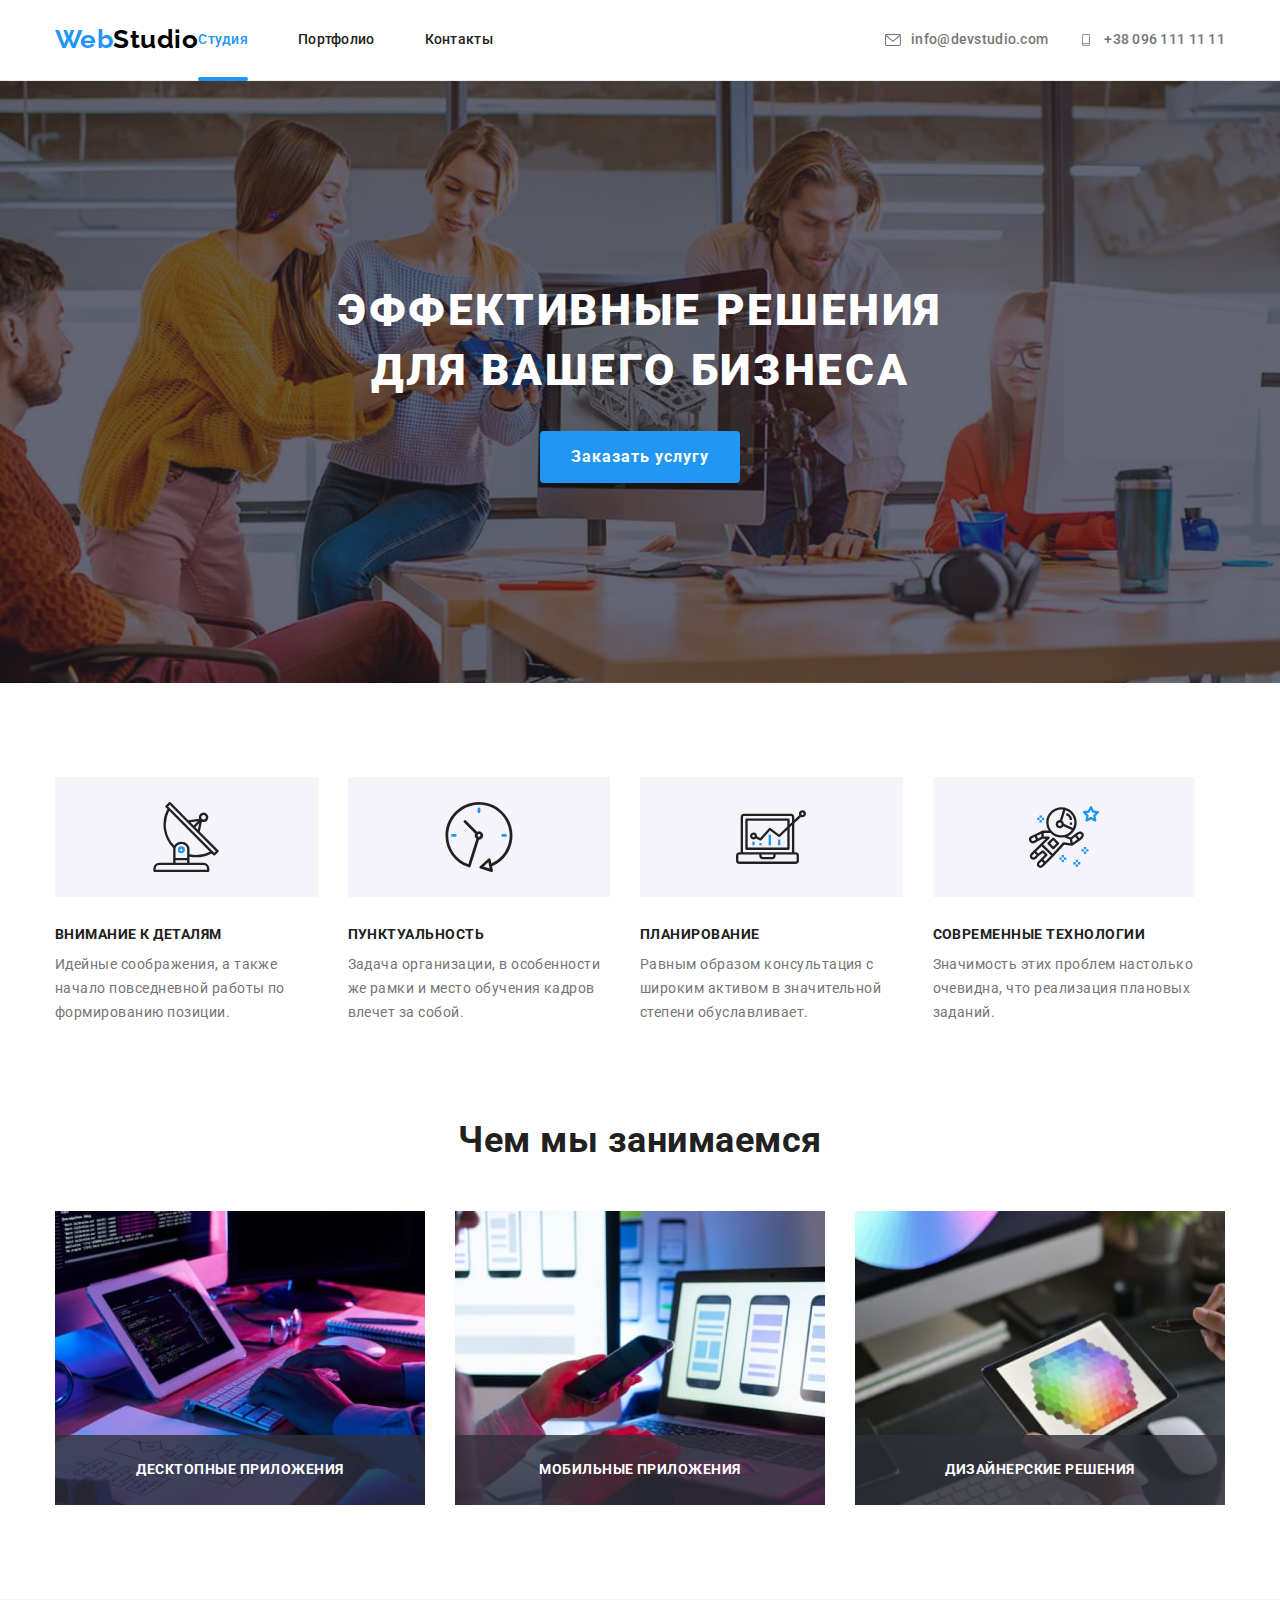
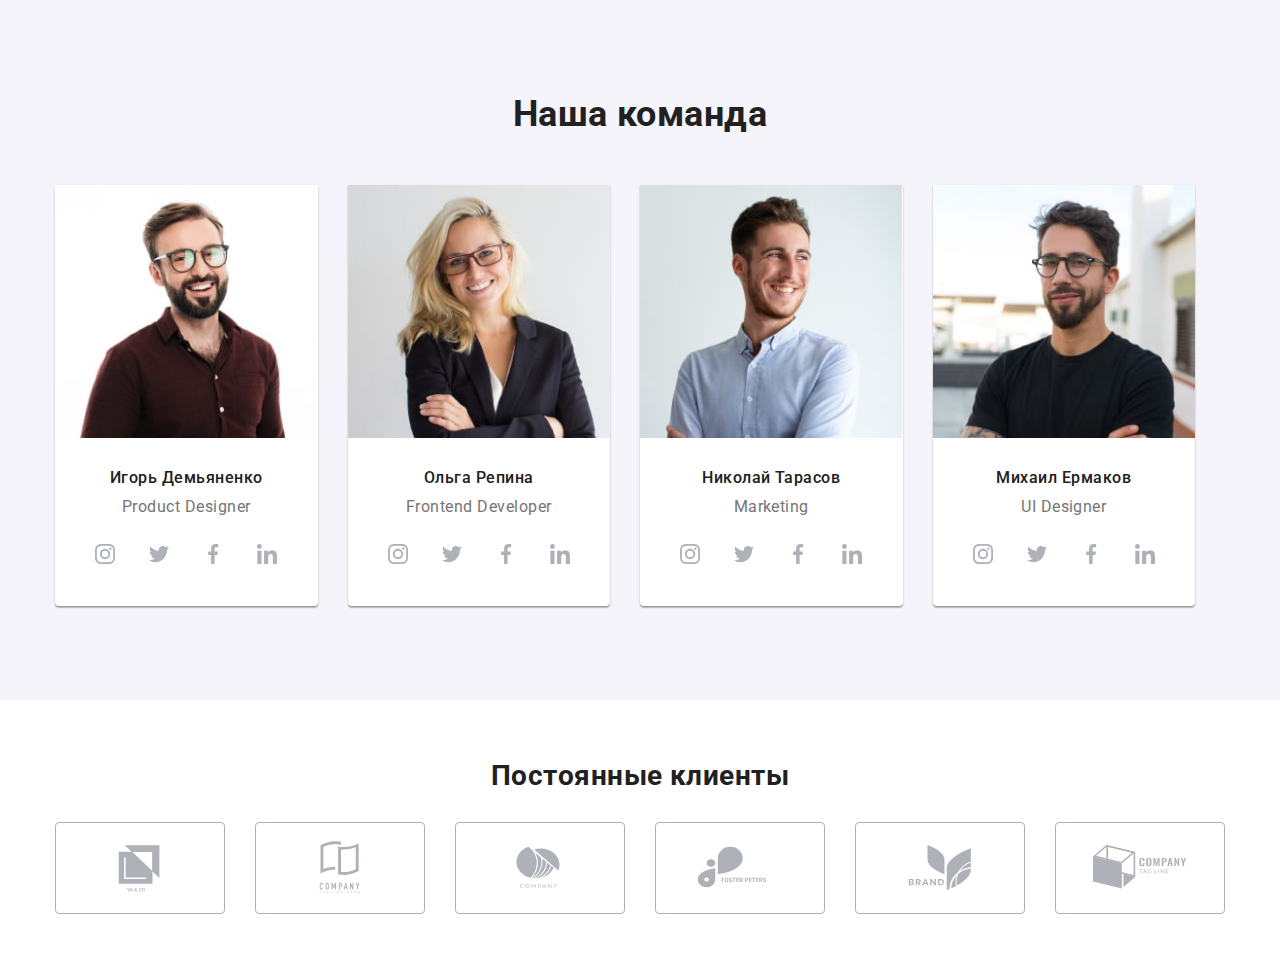
==== commit eebeeaba: "Адаптирует hero" ====
--- a/index.html
+++ b/index.html
@@ -578,7 +578,7 @@
       </section>
     </main>
     <!-- footer -->
-    <footer class="footer section">
+    <!-- <footer class="footer section">
       <div class="footer__container container">
         <div class="footer__container-top">
           <div class="address-wrapp">
@@ -676,7 +676,7 @@
           </form>
         </div>
       </div>
-    </footer>
+    </footer> -->
     <!-- Модальное окно -->
     <!-- <div class="backdrop is-hidden" data-modal>
       <div class="modal">
--- a/css/main.min.css
+++ b/css/main.min.css
@@ -1,2 +1,2 @@
-:root{--primary-text-color: #212121;--additional-text-color: #757575;--accent-color: #2196f3;--logo-text-color: #000000;--additional-accent-color: #ffffff;--mailto-tel-text-color: rgba(255, 255, 255, 0.6);--primary-background-color: #e5e5e5;--additional-background-color: #f5f4fa;--futer-background-color: #2f303a;--border-portfolio: #eeeeee;--border-line-heder: #ececec;--icon-color: #afb1b8;--icon-color-hover: #ffffff;--additional-icon-color-hover: #2196f3;--additional-icon-color-footer: #44454e}.visually-hidden{position:absolute;width:1px;height:1px;margin:-1px;padding:0;overflow:hidden;border:0;clip:rect(0 0 0 0)}body{font-family:'Roboto', 'Sans Serif';letter-spacing:0.03em;color:var(--primary-text-color)}p,h1,h2,h3,h4,h5,h6{margin:0}img,svg{display:block;max-width:100%;height:auto}.list{list-style:none;margin:0;padding:0}.link{text-decoration:none}.btn{cursor:pointer;border-radius:4px}.section{margin-left:auto;margin-right:auto}.container{padding-left:15px;padding-right:15px;margin:0 auto;width:100%}@media (min-width: 480px){.container{width:480px}}@media (min-width: 768px){.container{width:768px}}@media (min-width: 1200px){.container{width:1200px}}.logo{font-family:'Raleway', 'Sans Serif';font-size:24px;line-height:1.17;font-weight:700;display:block}.logo__first-word{color:var(--accent-color)}.logo__second-word{color:var(--logo-text-color)}.logo__third-word{color:var(--additional-accent-color)}@media (min-width: 1200px){.logo{font-size:26px;line-height:1.2;font-weight:700}}.nav-list{font-size:14px;line-height:1.14;font-weight:500;letter-spacing:0.02em;display:flex;align-items:center;justify-content:space-between}@media (max-width: 767.98px){.nav-list{display:none}}.nav-list__item:not(:last-child){margin-right:50px}.nav-list__link{position:relative;transition:color 250ms cubic-bezier(0.4, 0, 0.2, 1);color:inherit}.nav-list__link:hover,.nav-list__link:focus{color:var(--accent-color)}.nav-list__link--active{color:var(--accent-color)}.nav-list__link--current::after{content:'';position:absolute;width:100%;height:4px;border-radius:2px;background-color:var(--accent-color);bottom:-34px;left:0}.contacts{font-size:12px;line-height:1.16;font-weight:500;letter-spacing:0.02em;margin-left:auto}@media (max-width: 767.98px){.contacts{display:none}}@media (min-width: 1200px){.contacts{font-size:14px;line-height:1.14;font-weight:500;display:flex;align-items:center;justify-content:space-between}}.contacts__icon{margin-right:10px}.contacts__item{color:var(--additional-text-color)}@media (min-width: 768px) and (max-width: 1199.98px){.contacts__item{margin-bottom:10px}}@media (min-width: 1200px){.contacts__item:not(:last-child){margin-right:30px}}.contacts__link{display:flex;align-items:center;justify-content:start;transition:color 250ms cubic-bezier(0.4, 0, 0.2, 1);color:inherit}.contacts__link:hover,.contacts__link:focus{color:var(--accent-color)}.contacts__icon{fill:currentColor}.contacts__icon:hover,.contacts__icon:focus{fill:currentColor}.primary-btn{font-size:16px;line-height:1.88;font-weight:700;letter-spacing:0.06em;display:flex;align-items:center;justify-content:center;min-width:200px;color:var(--additional-accent-color);background-color:var(--accent-color);border:1px solid transparent;box-shadow:0px 4px 4px rgba(0,0,0,0.15);margin-left:auto;margin-right:auto;padding-top:10px;padding-bottom:10px}.primary-btn--with-icon{margin-top:20px}.primary-btn--with-icon::after{content:'';width:24px;height:24px;margin-left:10px;background-image:url(../images/svg-icon-send.svg);background-size:contain}.backdrop{position:fixed;top:0;left:0;height:100vh;width:100vw;background:rgba(0,0,0,0.2);transition-property:transform;transition-duration:500ms;transition-timing-function:linear;transition-delay:0}.backdrop.is-hidden{opacity:0;pointer-events:none;visibility:hidden;transform:rotate(180deg)}.modal{position:absolute;top:50%;left:50%;width:528px;min-height:581px;transform:translate(-50%, -50%);background:var(--additional-accent-color);box-shadow:0px 1px 3px rgba(0,0,0,0.12),0px 1px 1px rgba(0,0,0,0.14),0px 2px 1px rgba(0,0,0,0.2);border-radius:4px;padding:40px}.modal__close-btn{position:absolute;right:8px;top:8px;width:30px;height:30px;background-color:var(--additional-accent-color);border:1px solid rgba(0,0,0,0.1);border-radius:50%;color:var(--logo-text-color);display:flex;align-items:center;justify-content:center;transition:color 250ms cubic-bezier(0.4, 0, 0.2, 1)}.modal__close-btn:hover{color:var(--accent-color)}.modal__icon-close{fill:currentColor}.modal__title{font-size:20px;line-height:1.15;font-weight:700;text-align:center;color:var(--primary-text-color);margin-bottom:12px}.modal-field{margin-bottom:10px;display:block;margin-left:auto;margin-right:auto}.modal-field:last-of-type{margin-bottom:30px;padding-right:10px;padding-left:10px}.modal-label{font-size:12px;line-height:1.17;font-weight:400;letter-spacing:0.01em;display:block;margin-bottom:4px;color:var(--additional-text-color)}.input-wrap{position:relative}.modal-input{width:100%;height:40px;border:1px solid rgba(33,33,33,0.2);border-radius:4px;padding-left:42px;outline:none}.modal-input:focus{border:1px solid var(--accent-color);outline:none}.modal-icon-input{position:absolute;top:50%;left:12px;transform:translateY(-50%)}.modal-input:focus+.modal-icon-input{fill:var(--accent-color)}.modal-text{width:100%;height:120px;border:1px solid rgba(33,33,33,0.2);border-radius:4px;outline:none;resize:none;display:block;padding:12px 16px;margin-bottom:20px}.modal-text:focus{border:1px solid var(--accent-color);outline:none}placeholder{font-size:14px;line-height:1.14;font-weight:400;letter-spacing:0.01em;color:rgba(117,117,117,0.5)}.check-text{font-size:14px;line-height:1.71;font-weight:400;color:var(--additional-text-color);display:flex;align-items:center;justify-content:center}.check-text span{width:16px;height:15px;border-radius:2px;border:1px solid var(--primary-text-color);display:flex;align-items:center;justify-content:center;margin-right:8px}.modal-check:checked+.check-text span{background-color:var(--accent-color);border:none}.check-link{color:var(--accent-color);margin-left:4px}.social{display:flex;align-items:center;justify-content:center;width:206px}.social__item:not(:last-child){margin-right:10px}.social__link{display:flex;align-items:center;justify-content:center;width:44px;height:44px;border-radius:50%;color:var(--icon-color);transition:background-color 250ms cubic-bezier(0.4, 0, 0.2, 1),color 250ms cubic-bezier(0.4, 0, 0.2, 1)}.social__link:hover,.social__link:focus{background-color:var(--accent-color);color:var(--icon-color-hover)}.social__icon{fill:currentColor}.social__link--dark{background-color:var(--additional-icon-color-footer);color:var(--additional-accent-color)}.address-wrapp{text-align:center;font-style:normal;font-size:14px;line-height:1.71;font-weight:400;margin-bottom:60px}.address-wrapp__item:not(:last-child){margin-bottom:8px}.address-wrapp__post{color:var(--additional-accent-color)}.address-wrapp__link{color:var(--mailto-tel-text-color);transition:color 250ms cubic-bezier(0.4, 0, 0.2, 1)}.address-wrapp__link:hover,.address-wrapp__link:focus{color:var(--accent-color)}@media (max-width: 1199.98px){.address-wrapp{text-align:center;font-style:normal;font-size:14px;line-height:1.71;font-weight:400;margin-bottom:60px}.address-wrapp__item:not(:last-child){margin-bottom:8px}.address-wrapp__post{color:var(--additional-accent-color)}.address-wrapp__link{color:var(--mailto-tel-text-color);transition:color 250ms cubic-bezier(0.4, 0, 0.2, 1)}.address-wrapp__link:hover,.address-wrapp__link:focus{color:var(--accent-color)}}@media (min-width: 768px){.address-wrapp{margin:0 165px 0 0}}@media (min-width: 1200px){.address-wrapp{flex-shrink:0;margin-bottom:0;font-style:normal;font-size:14px;line-height:1.71;font-weight:400}.address-wrapp__item:not(:last-child){margin-bottom:9px}}.address-wrapp__post{color:var(--additional-accent-color)}.address-wrapp__link{color:var(--mailto-tel-text-color);transition:color 250ms cubic-bezier(0.4, 0, 0.2, 1)}.address-wrapp__link:hover,.address-wrapp__link:focus{color:var(--accent-color)}.join{display:flex;flex-direction:column;justify-content:center;align-items:center}.join__text{font-size:14px;line-height:1.14;font-weight:700;text-transform:uppercase;color:var(--additional-accent-color);margin-bottom:20px}@media (min-width: 1200px){.join{display:block;padding-top:12px;padding-bottom:40px}}.subscribe{flex-direction:column;justify-content:center;align-items:center}.subscribe__form{display:block;text-align:center}.subscribe__field{max-width:450px}.subscribe__label{font-size:14px;line-height:1.14;font-weight:700;display:block;margin-bottom:20px;color:var(--additional-accent-color);text-transform:uppercase}.subscribe__input{width:100%;border:1px solid rgba(255,255,255,0.3);filter:drop-shadow(0px 4px 4px rgba(0,0,0,0.15));border-radius:4px;padding:15px;outline:none;font-size:16px;line-height:1.25;font-weight:400;letter-spacing:0.01em;color:var(--additional-accent-color);background-color:var(--futer-background-color)}.subscribe__input:focus{border:1px solid var(--accent-color);outline:none}@media (min-width: 1200px){.subscribe{display:block}.subscribe__form{display:flex;justify-content:space-between;align-items:flex-end}.subscribe__field{max-width:358px;padding-top:12px;margin-right:12px}}placeholder{font-size:16px;line-height:1.25;font-weight:400;letter-spacing:0.01em;color:rgba(117,117,117,0.5)}.header{background-color:var(--additional-accent-color);padding-top:16px;padding-bottom:16px;border-bottom:1px solid var(--border-line-heder)}@media (min-width: 480px){.header{padding-top:16px;padding-bottom:16px}}@media (min-width: 768px){.header{padding-top:21px;padding-bottom:21px}}@media (min-width: 1200px){.header{padding-top:24px;padding-bottom:25px}}.header__container{display:flex;align-items:center;justify-content:space-between}.hero{background-color:var(--futer-background-color);background-image:linear-gradient(to right, rgba(47,48,58,0.4), rgba(47,48,58,0.4)),url(../images/img-hero.jpg);background-size:cover;background-position:center;background-repeat:no-repeat;text-align:center;padding-top:118px;padding-bottom:118px;margin-bottom:0;min-height:400px;width:100%}.hero__title{color:var(--additional-accent-color);font-size:26px;line-height:1.62;font-weight:900;letter-spacing:0.06em;text-transform:uppercase;width:100%;margin-left:auto;margin-right:auto;margin-bottom:30px}@media (min-width: 480px){.hero{max-width:480px}.hero__title{width:360px}}@media (min-width: 768px){.hero{max-width:768px}}@media (min-width: 1200px){.hero{padding-top:200px;padding-bottom:200px;min-height:600px;max-width:1600px}.hero__title{font-size:44px;line-height:1.36;font-weight:900;width:696px;margin-left:auto;margin-right:auto}}.features{padding-top:94px;padding-bottom:47px}.features-list{width:100%;margin:-15px}.features-list__item{max-width:100%;margin:15px}.features-list__icon{background-color:var(--additional-background-color);display:flex;align-items:center;justify-content:center;height:120px;margin-bottom:30px}.features-list__title{font-size:14px;line-height:1.14;font-weight:700;text-transform:uppercase;margin-bottom:10px}.features-list__text{font-size:14px;line-height:1.71;font-weight:400;color:var(--additional-text-color)}@media (min-width: 480px){.features-list{max-width:450px}}@media (min-width: 768px) and (max-width: 1199.98px){.features-list{max-width:738px;display:flex;flex-wrap:wrap;justify-content:space-between}.features-list__item{width:calc(100% / 2 - 30px);max-height:251px}}@media (min-width: 1200px){.features-list{display:flex;align-items:center;justify-content:space-between;max-width:1170px}.features-list__item{width:270px;max-height:251px}}@media (max-width: 1199.98px){.directions{display:none}}@media (min-width: 1200px){.directions{padding-top:47px;padding-bottom:94px}.directions__title{color:var(--primary-text-color);font-size:36px;line-height:1.17;font-weight:700;margin-top:0;margin-bottom:50px;text-align:center}.directions__list{display:flex;align-items:center;justify-content:space-between;width:1170px}.directions__item{position:relative}.directions__item:not(:last-child){margin-right:30px}.directions__text{position:absolute;height:70px;width:100%;bottom:0;left:0;background-color:rgba(47,48,58,0.8);font-size:14px;line-height:1.14;font-weight:700;text-align:center;text-transform:uppercase;display:flex;align-items:center;justify-content:center;color:var(--additional-accent-color)}}.team{background-color:var(--additional-background-color);padding-top:60px;padding-bottom:60px}.team__title{color:var(--primary-text-color);font-size:28px;line-height:1.17;font-weight:700;text-align:center;margin-bottom:30px}@media (min-width: 1200px){.team{padding-top:94px;padding-bottom:94px}.team__title{font-size:36px;line-height:1.17;font-weight:700;margin-bottom:50px}}.team-list{width:100%;margin:-30px}.team-list__card{background-color:var(--additional-accent-color);box-shadow:0px 1px 3px rgba(0,0,0,0.12),0px 1px 1px rgba(0,0,0,0.14),0px 2px 1px rgba(0,0,0,0.2);border-radius:0px 0px 4px 4px;margin:30px;text-align:center;display:block}.team-list__description{padding-top:30px;padding-bottom:24px;display:flex;flex-direction:column;justify-content:center;align-items:center}.team-list__name{color:var(--primary-text-color);font-size:16px;line-height:1.19;font-weight:500;margin-bottom:10px}.team-list__position{font-size:16px;line-height:1.19;font-weight:400;color:var(--additional-text-color);margin-bottom:16px}@media (min-width: 768px) and (max-width: 1199.98px){.team-list{margin:-15px;display:flex;flex-wrap:wrap}.team-list__card{margin:15px;width:calc(100% / 2 - 30px);max-height:536px}}@media (min-width: 1200px){.team-list{display:flex;align-items:center;justify-content:space-between;margin:-15px}.team-list__card{background-color:var(--additional-accent-color);box-shadow:0px 1px 3px rgba(0,0,0,0.12),0px 1px 1px rgba(0,0,0,0.14),0px 2px 1px rgba(0,0,0,0.2);border-radius:0px 0px 4px 4px;width:calc(100% / 4 - 30px);margin:15px}.team-list__description{padding-bottom:30px}}.clients{padding-top:60px;padding-bottom:60px}.clients__title{font-size:28px;line-height:1.17;font-weight:700;text-align:center;margin-bottom:30px}.clients-list{width:100%;margin:-15px;display:flex;flex-wrap:wrap;justify-content:center}.clients-list__item{margin:15px;width:210px}.clients-list__link{display:flex;align-items:center;justify-content:center;width:100%;height:92px;border:1px solid var(--icon-color);border-radius:4px;color:var(--icon-color);transition:border-color 250ms cubic-bezier(0.4, 0, 0.2, 1),color 250ms cubic-bezier(0.4, 0, 0.2, 1)}.clients-list__link:hover,.clients-list__link:focus{border-color:var(--additional-icon-color-hover);color:var(--accent-color)}.clients-list__ikon{fill:currentColor}@media (min-width: 480px){.clients-list__item{width:calc(100% / 2 - 30px)}}@media (min-width: 768px){.clients-list__item{width:calc(100% / 3 - 60px)}}@media (min-width: 1200px){.clients-list{width:1170px;display:flex;align-items:center;justify-content:space-between;flex-wrap:nowrap}.clients-list__item{min-width:170px}.clients-list__link{display:flex;align-items:center;justify-content:center}}.footer{background-color:var(--futer-background-color);padding-top:60px;padding-bottom:60px}.footer__container-top{margin-bottom:60px}@media (min-width: 768px){.footer__container-top{display:flex;justify-content:center;align-items:flex-start}}.logo__footer{margin-bottom:20px}.portfolio.section{padding-top:94px;padding-bottom:94px}.filters{display:flex;align-items:center;justify-content:center;padding-bottom:16px;margin-bottom:34px}.filters__item:not(:last-child){margin-right:8px}.filters__button{display:block;font-size:16px;line-height:1.62;font-weight:500;text-align:center;background-color:var(--additional-background-color);color:var(--primary-text-color);padding:6px 22px;border:none;transition:background-color 250ms cubic-bezier(0.4, 0, 0.02, 1),color 250ms cubic-bezier(0.4, 0, 0.02, 1),box-shadow 250ms cubic-bezier(0.4, 0, 0.02, 1)}.filters__button:hover,.filters__button:focus{background-color:var(--accent-color);color:var(--additional-accent-color);box-shadow:0px 3px 1px rgba(0,0,0,0.1),0px 1px 2px rgba(0,0,0,0.08),0px 2px 2px rgba(0,0,0,0.12)}.projects{display:flex;flex-wrap:wrap;justify-content:space-between;margin:-15px}.projects__wrap{position:relative;overflow:hidden}.projects__top-text{position:absolute;top:0;left:0;background-color:rgba(33,150,243,0.9);padding:63px 24px;font-size:18px;line-height:1.56;font-weight:400;color:var(--additional-accent-color);height:100%;transform:translateY(100%);transition:transform 250ms cubic-bezier(0.4, 0, 0.02, 1);overflow:auto}.projects__item{margin:15px;transition:background-color 250ms cubic-bezier(0.4, 0, 0.02, 1);transition:border-bottom 250ms cubic-bezier(0.4, 0, 0.02, 1);transition:box-shadow 250ms cubic-bezier(0.4, 0, 0.02, 1)}.projects__item:hover,.projects__item:focus{background-color:var(--additional-accent-color);border-bottom:1px solid var(--border-portfolio);box-shadow:0px 1px 1px rgba(0,0,0,0.12),0px 4px 4px rgba(0,0,0,0.06),1px 4px 6px rgba(0,0,0,0.16)}.projects__description{padding:20px 24px;border:1px solid var(--border-portfolio);border-top:none}.projects__name{font-size:18px;line-height:2;font-weight:700;letter-spacing:0.06em;color:var(--primary-text-color);margin-bottom:4px}.projects__type{font-size:16px;line-height:1.87;font-weight:400;color:var(--additional-text-color)}.projects__item:hover .projects__top-text,.projects__item:focus .projects__top-text{transform:translateY(0)}
+:root{--primary-text-color: #212121;--additional-text-color: #757575;--accent-color: #2196f3;--logo-text-color: #000000;--additional-accent-color: #ffffff;--mailto-tel-text-color: rgba(255, 255, 255, 0.6);--primary-background-color: #e5e5e5;--additional-background-color: #f5f4fa;--futer-background-color: #2f303a;--border-portfolio: #eeeeee;--border-line-heder: #ececec;--icon-color: #afb1b8;--icon-color-hover: #ffffff;--additional-icon-color-hover: #2196f3;--additional-icon-color-footer: #44454e}.visually-hidden{position:absolute;width:1px;height:1px;margin:-1px;padding:0;overflow:hidden;border:0;clip:rect(0 0 0 0)}body{font-family:'Roboto', 'Sans Serif';letter-spacing:0.03em;color:var(--primary-text-color)}p,h1,h2,h3,h4,h5,h6{margin:0}img,svg{display:block;max-width:100%;height:auto}.list{list-style:none;margin:0;padding:0}.link{text-decoration:none}.btn{cursor:pointer;border-radius:4px}.section{margin-left:auto;margin-right:auto}.container{padding-left:15px;padding-right:15px;margin:0 auto;width:100%}@media (min-width: 480px){.container{width:480px}}@media (min-width: 768px){.container{width:768px}}@media (min-width: 1200px){.container{width:1200px}}.logo{font-family:'Raleway', 'Sans Serif';font-size:24px;line-height:1.17;font-weight:700;display:block}.logo__first-word{color:var(--accent-color)}.logo__second-word{color:var(--logo-text-color)}.logo__third-word{color:var(--additional-accent-color)}@media (min-width: 1200px){.logo{font-size:26px;line-height:1.2;font-weight:700}}.nav-list{font-size:14px;line-height:1.14;font-weight:500;letter-spacing:0.02em;display:flex;align-items:center;justify-content:space-between}@media (max-width: 767.98px){.nav-list{display:none}}.nav-list__item:not(:last-child){margin-right:50px}.nav-list__link{position:relative;transition:color 250ms cubic-bezier(0.4, 0, 0.2, 1);color:inherit}.nav-list__link:hover,.nav-list__link:focus{color:var(--accent-color)}.nav-list__link--active{color:var(--accent-color)}.nav-list__link--current::after{content:'';position:absolute;width:100%;height:4px;border-radius:2px;background-color:var(--accent-color);bottom:-34px;left:0}.contacts{font-size:12px;line-height:1.16;font-weight:500;letter-spacing:0.02em;margin-left:auto}@media (max-width: 767.98px){.contacts{display:none}}@media (min-width: 1200px){.contacts{font-size:14px;line-height:1.14;font-weight:500;display:flex;align-items:center;justify-content:space-between}}.contacts__icon{margin-right:10px}.contacts__item{color:var(--additional-text-color)}@media (min-width: 768px) and (max-width: 1199.98px){.contacts__item{margin-bottom:10px}}@media (min-width: 1200px){.contacts__item:not(:last-child){margin-right:30px}}.contacts__link{display:flex;align-items:center;justify-content:start;transition:color 250ms cubic-bezier(0.4, 0, 0.2, 1);color:inherit}.contacts__link:hover,.contacts__link:focus{color:var(--accent-color)}.contacts__icon{fill:currentColor}.contacts__icon:hover,.contacts__icon:focus{fill:currentColor}.primary-btn{font-size:16px;line-height:1.88;font-weight:700;letter-spacing:0.06em;display:flex;align-items:center;justify-content:center;min-width:200px;color:var(--additional-accent-color);background-color:var(--accent-color);border:1px solid transparent;box-shadow:0px 4px 4px rgba(0,0,0,0.15);margin-left:auto;margin-right:auto;padding-top:10px;padding-bottom:10px}.primary-btn--with-icon{margin-top:20px}.primary-btn--with-icon::after{content:'';width:24px;height:24px;margin-left:10px;background-image:url(../images/svg-icon-send.svg);background-size:contain}.backdrop{position:fixed;top:0;left:0;height:100vh;width:100vw;background:rgba(0,0,0,0.2);transition-property:transform;transition-duration:500ms;transition-timing-function:linear;transition-delay:0}.backdrop.is-hidden{opacity:0;pointer-events:none;visibility:hidden;transform:rotate(180deg)}.modal{position:absolute;top:50%;left:50%;width:528px;min-height:581px;transform:translate(-50%, -50%);background:var(--additional-accent-color);box-shadow:0px 1px 3px rgba(0,0,0,0.12),0px 1px 1px rgba(0,0,0,0.14),0px 2px 1px rgba(0,0,0,0.2);border-radius:4px;padding:40px}.modal__close-btn{position:absolute;right:8px;top:8px;width:30px;height:30px;background-color:var(--additional-accent-color);border:1px solid rgba(0,0,0,0.1);border-radius:50%;color:var(--logo-text-color);display:flex;align-items:center;justify-content:center;transition:color 250ms cubic-bezier(0.4, 0, 0.2, 1)}.modal__close-btn:hover{color:var(--accent-color)}.modal__icon-close{fill:currentColor}.modal__title{font-size:20px;line-height:1.15;font-weight:700;text-align:center;color:var(--primary-text-color);margin-bottom:12px}.modal-field{margin-bottom:10px;display:block;margin-left:auto;margin-right:auto}.modal-field:last-of-type{margin-bottom:30px;padding-right:10px;padding-left:10px}.modal-label{font-size:12px;line-height:1.17;font-weight:400;letter-spacing:0.01em;display:block;margin-bottom:4px;color:var(--additional-text-color)}.input-wrap{position:relative}.modal-input{width:100%;height:40px;border:1px solid rgba(33,33,33,0.2);border-radius:4px;padding-left:42px;outline:none}.modal-input:focus{border:1px solid var(--accent-color);outline:none}.modal-icon-input{position:absolute;top:50%;left:12px;transform:translateY(-50%)}.modal-input:focus+.modal-icon-input{fill:var(--accent-color)}.modal-text{width:100%;height:120px;border:1px solid rgba(33,33,33,0.2);border-radius:4px;outline:none;resize:none;display:block;padding:12px 16px;margin-bottom:20px}.modal-text:focus{border:1px solid var(--accent-color);outline:none}placeholder{font-size:14px;line-height:1.14;font-weight:400;letter-spacing:0.01em;color:rgba(117,117,117,0.5)}.check-text{font-size:14px;line-height:1.71;font-weight:400;color:var(--additional-text-color);display:flex;align-items:center;justify-content:center}.check-text span{width:16px;height:15px;border-radius:2px;border:1px solid var(--primary-text-color);display:flex;align-items:center;justify-content:center;margin-right:8px}.modal-check:checked+.check-text span{background-color:var(--accent-color);border:none}.check-link{color:var(--accent-color);margin-left:4px}.social{display:flex;align-items:center;justify-content:center;width:206px}.social__item:not(:last-child){margin-right:10px}.social__link{display:flex;align-items:center;justify-content:center;width:44px;height:44px;border-radius:50%;color:var(--icon-color);transition:background-color 250ms cubic-bezier(0.4, 0, 0.2, 1),color 250ms cubic-bezier(0.4, 0, 0.2, 1)}.social__link:hover,.social__link:focus{background-color:var(--accent-color);color:var(--icon-color-hover)}.social__icon{fill:currentColor}.social__link--dark{background-color:var(--additional-icon-color-footer);color:var(--additional-accent-color)}.address-wrapp{text-align:center;font-style:normal;font-size:14px;line-height:1.71;font-weight:400;margin-bottom:60px}.address-wrapp__item:not(:last-child){margin-bottom:8px}.address-wrapp__post{color:var(--additional-accent-color)}.address-wrapp__link{color:var(--mailto-tel-text-color);transition:color 250ms cubic-bezier(0.4, 0, 0.2, 1)}.address-wrapp__link:hover,.address-wrapp__link:focus{color:var(--accent-color)}@media (max-width: 1199.98px){.address-wrapp{text-align:center;font-style:normal;font-size:14px;line-height:1.71;font-weight:400;margin-bottom:60px}.address-wrapp__item:not(:last-child){margin-bottom:8px}.address-wrapp__post{color:var(--additional-accent-color)}.address-wrapp__link{color:var(--mailto-tel-text-color);transition:color 250ms cubic-bezier(0.4, 0, 0.2, 1)}.address-wrapp__link:hover,.address-wrapp__link:focus{color:var(--accent-color)}}@media (min-width: 768px){.address-wrapp{margin:0 165px 0 0}}@media (min-width: 1200px){.address-wrapp{flex-shrink:0;margin-bottom:0;font-style:normal;font-size:14px;line-height:1.71;font-weight:400}.address-wrapp__item:not(:last-child){margin-bottom:9px}}.address-wrapp__post{color:var(--additional-accent-color)}.address-wrapp__link{color:var(--mailto-tel-text-color);transition:color 250ms cubic-bezier(0.4, 0, 0.2, 1)}.address-wrapp__link:hover,.address-wrapp__link:focus{color:var(--accent-color)}.join{display:flex;flex-direction:column;justify-content:center;align-items:center}.join__text{font-size:14px;line-height:1.14;font-weight:700;text-transform:uppercase;color:var(--additional-accent-color);margin-bottom:20px}@media (min-width: 1200px){.join{display:block;padding-top:12px;padding-bottom:40px}}.subscribe{flex-direction:column;justify-content:center;align-items:center}.subscribe__form{display:block;text-align:center}.subscribe__field{max-width:450px}.subscribe__label{font-size:14px;line-height:1.14;font-weight:700;display:block;margin-bottom:20px;color:var(--additional-accent-color);text-transform:uppercase}.subscribe__input{width:100%;border:1px solid rgba(255,255,255,0.3);filter:drop-shadow(0px 4px 4px rgba(0,0,0,0.15));border-radius:4px;padding:15px;outline:none;font-size:16px;line-height:1.25;font-weight:400;letter-spacing:0.01em;color:var(--additional-accent-color);background-color:var(--futer-background-color)}.subscribe__input:focus{border:1px solid var(--accent-color);outline:none}@media (min-width: 1200px){.subscribe{display:block}.subscribe__form{display:flex;justify-content:space-between;align-items:flex-end}.subscribe__field{max-width:358px;padding-top:12px;margin-right:12px}}placeholder{font-size:16px;line-height:1.25;font-weight:400;letter-spacing:0.01em;color:rgba(117,117,117,0.5)}.header{background-color:var(--additional-accent-color);padding-top:16px;padding-bottom:16px;border-bottom:1px solid var(--border-line-heder)}@media (min-width: 480px){.header{padding-top:16px;padding-bottom:16px}}@media (min-width: 768px){.header{padding-top:21px;padding-bottom:21px}}@media (min-width: 1200px){.header{padding-top:24px;padding-bottom:25px}}.header__container{display:flex;align-items:center;justify-content:space-between}.hero{background-color:var(--futer-background-color);background-image:linear-gradient(to right, rgba(47,48,58,0.4), rgba(47,48,58,0.4)),url(../images/img-hero/img-hero-mob-1x-min.jpg);background-size:cover;background-position:center;background-repeat:no-repeat;max-width:480px;margin:0 auto;padding-top:118px;padding-bottom:118px}@media (min-device-pixel-ratio: 2), (min-resolution: 192dpi), (min-resolution: 2dppx){.hero{background-image:linear-gradient(to right, rgba(47,48,58,0.4), rgba(47,48,58,0.4)),url(../images/img-hero/img-hero-mob-2x-min.jpg)}}@media screen and (min-width: 768px){.hero{background-image:linear-gradient(to right, rgba(47,48,58,0.4), rgba(47,48,58,0.4)),url(../images/img-hero/img-hero-tabl-1x-min.jpg)}}@media screen and (min-width: 768px) and (min-device-pixel-ratio: 2), screen and (min-width: 768px) and (min-resolution: 192dpi), screen and (min-width: 768px) and (min-resolution: 2dppx){.hero{background-image:linear-gradient(to right, rgba(47,48,58,0.4), rgba(47,48,58,0.4)),url(../images/img-hero/img-hero-tabl-2x-min.jpg)}}@media screen and (min-width: 1200px){.hero{background-image:linear-gradient(to right, rgba(47,48,58,0.4), rgba(47,48,58,0.4)),url(../images/img-hero/img-hero-desk-1x-min.jpg);padding-top:200px;padding-bottom:200px}}@media screen and (min-width: 1200px) and (min-device-pixel-ratio: 2), screen and (min-width: 1200px) and (min-resolution: 192dpi), screen and (min-width: 1200px) and (min-resolution: 2dppx){.hero{background-image:linear-gradient(to right, rgba(47,48,58,0.4), rgba(47,48,58,0.4)),url(../images/img-hero/img-hero-desk-2x-min.jpg)}}.hero__title{color:var(--additional-accent-color);font-size:26px;line-height:1.62;font-weight:900;letter-spacing:0.06em;text-transform:uppercase;margin-left:auto;margin-right:auto;margin-bottom:30px;max-width:360px;text-align:center}@media (min-width: 768px){.hero{max-width:768px}}@media (min-width: 1200px){.hero{min-height:600px;max-width:1600px}.hero__title{font-size:44px;line-height:1.36;font-weight:900;max-width:696px}}.features{padding-top:94px;padding-bottom:47px}.features-list{width:100%;margin:-15px}.features-list__item{max-width:100%;margin:15px}.features-list__icon{background-color:var(--additional-background-color);display:flex;align-items:center;justify-content:center;height:120px;margin-bottom:30px}.features-list__title{font-size:14px;line-height:1.14;font-weight:700;text-transform:uppercase;margin-bottom:10px}.features-list__text{font-size:14px;line-height:1.71;font-weight:400;color:var(--additional-text-color)}@media (min-width: 480px){.features-list{max-width:450px}}@media (min-width: 768px) and (max-width: 1199.98px){.features-list{max-width:738px;display:flex;flex-wrap:wrap;justify-content:space-between}.features-list__item{width:calc(100% / 2 - 30px);max-height:251px}}@media (min-width: 1200px){.features-list{display:flex;align-items:center;justify-content:space-between;max-width:1170px}.features-list__item{width:270px;max-height:251px}}@media (max-width: 1199.98px){.directions{display:none}}@media (min-width: 1200px){.directions{padding-top:47px;padding-bottom:94px}.directions__title{color:var(--primary-text-color);font-size:36px;line-height:1.17;font-weight:700;margin-top:0;margin-bottom:50px;text-align:center}.directions__list{display:flex;align-items:center;justify-content:space-between;width:1170px}.directions__item{position:relative}.directions__item:not(:last-child){margin-right:30px}.directions__text{position:absolute;height:70px;width:100%;bottom:0;left:0;background-color:rgba(47,48,58,0.8);font-size:14px;line-height:1.14;font-weight:700;text-align:center;text-transform:uppercase;display:flex;align-items:center;justify-content:center;color:var(--additional-accent-color)}}.team{background-color:var(--additional-background-color);padding-top:60px;padding-bottom:60px}.team__title{color:var(--primary-text-color);font-size:28px;line-height:1.17;font-weight:700;text-align:center;margin-bottom:30px}@media (min-width: 1200px){.team{padding-top:94px;padding-bottom:94px}.team__title{font-size:36px;line-height:1.17;font-weight:700;margin-bottom:50px}}.team-list{width:100%;margin:-30px}.team-list__card{background-color:var(--additional-accent-color);box-shadow:0px 1px 3px rgba(0,0,0,0.12),0px 1px 1px rgba(0,0,0,0.14),0px 2px 1px rgba(0,0,0,0.2);border-radius:0px 0px 4px 4px;margin:30px;text-align:center;display:block}.team-list__description{padding-top:30px;padding-bottom:24px;display:flex;flex-direction:column;justify-content:center;align-items:center}.team-list__name{color:var(--primary-text-color);font-size:16px;line-height:1.19;font-weight:500;margin-bottom:10px}.team-list__position{font-size:16px;line-height:1.19;font-weight:400;color:var(--additional-text-color);margin-bottom:16px}@media (min-width: 768px) and (max-width: 1199.98px){.team-list{margin:-15px;display:flex;flex-wrap:wrap}.team-list__card{margin:15px;width:calc(100% / 2 - 30px);max-height:536px}}@media (min-width: 1200px){.team-list{display:flex;align-items:center;justify-content:space-between;margin:-15px}.team-list__card{background-color:var(--additional-accent-color);box-shadow:0px 1px 3px rgba(0,0,0,0.12),0px 1px 1px rgba(0,0,0,0.14),0px 2px 1px rgba(0,0,0,0.2);border-radius:0px 0px 4px 4px;width:calc(100% / 4 - 30px);margin:15px}.team-list__description{padding-bottom:30px}}.clients{padding-top:60px;padding-bottom:60px}.clients__title{font-size:28px;line-height:1.17;font-weight:700;text-align:center;margin-bottom:30px}.clients-list{width:100%;margin:-15px;display:flex;flex-wrap:wrap;justify-content:center}.clients-list__item{margin:15px;width:210px}.clients-list__link{display:flex;align-items:center;justify-content:center;width:100%;height:92px;border:1px solid var(--icon-color);border-radius:4px;color:var(--icon-color);transition:border-color 250ms cubic-bezier(0.4, 0, 0.2, 1),color 250ms cubic-bezier(0.4, 0, 0.2, 1)}.clients-list__link:hover,.clients-list__link:focus{border-color:var(--additional-icon-color-hover);color:var(--accent-color)}.clients-list__ikon{fill:currentColor}@media (min-width: 480px){.clients-list__item{width:calc(100% / 2 - 30px)}}@media (min-width: 768px){.clients-list__item{width:calc(100% / 3 - 60px)}}@media (min-width: 1200px){.clients-list{width:1170px;display:flex;align-items:center;justify-content:space-between;flex-wrap:nowrap}.clients-list__item{min-width:170px}.clients-list__link{display:flex;align-items:center;justify-content:center}}.footer{background-color:var(--futer-background-color);padding-top:60px;padding-bottom:60px}.footer__container-top{margin-bottom:60px}@media (min-width: 768px){.footer__container-top{display:flex;justify-content:center;align-items:flex-start}}.logo__footer{margin-bottom:20px}.portfolio.section{padding-top:94px;padding-bottom:94px}.filters{display:flex;flex-wrap:wrap;align-content:start;padding-bottom:16px;margin-bottom:34px}.filters__item:not(:last-child){margin-right:8px}.filters__button{display:block;font-size:16px;line-height:1.62;font-weight:500;text-align:center;background-color:var(--additional-background-color);color:var(--primary-text-color);padding:6px 22px;border:none;transition:background-color 250ms cubic-bezier(0.4, 0, 0.02, 1),color 250ms cubic-bezier(0.4, 0, 0.02, 1),box-shadow 250ms cubic-bezier(0.4, 0, 0.02, 1)}.filters__button:hover,.filters__button:focus{background-color:var(--accent-color);color:var(--additional-accent-color);box-shadow:0px 3px 1px rgba(0,0,0,0.1),0px 1px 2px rgba(0,0,0,0.08),0px 2px 2px rgba(0,0,0,0.12)}@media screen and (max-width: 767px){.filters__item:nth-child(-1n+3){margin-bottom:15px}}@media (min-width: 768px){.filters{display:flex;align-items:center;justify-content:center}}.projects{display:flex;flex-wrap:wrap;justify-content:space-between;margin:-15px}.projects__wrap{position:relative;overflow:hidden}.projects__top-text{position:absolute;top:0;left:0;background-color:rgba(33,150,243,0.9);padding:63px 24px;font-size:18px;line-height:1.56;font-weight:400;color:var(--additional-accent-color);height:100%;transform:translateY(100%);transition:transform 250ms cubic-bezier(0.4, 0, 0.02, 1);overflow:auto}.projects__item{margin:15px;transition:background-color 250ms cubic-bezier(0.4, 0, 0.02, 1);transition:border-bottom 250ms cubic-bezier(0.4, 0, 0.02, 1);transition:box-shadow 250ms cubic-bezier(0.4, 0, 0.02, 1)}.projects__item:hover,.projects__item:focus{background-color:var(--additional-accent-color);border-bottom:1px solid var(--border-portfolio);box-shadow:0px 1px 1px rgba(0,0,0,0.12),0px 4px 4px rgba(0,0,0,0.06),1px 4px 6px rgba(0,0,0,0.16)}.projects__description{padding:20px 24px;border:1px solid var(--border-portfolio);border-top:none}.projects__name{font-size:18px;line-height:2;font-weight:700;letter-spacing:0.06em;color:var(--primary-text-color);margin-bottom:4px}.projects__type{font-size:16px;line-height:1.87;font-weight:400;color:var(--additional-text-color)}.projects__item:hover .projects__top-text,.projects__item:focus .projects__top-text{transform:translateY(0)}
 /*# sourceMappingURL=main.min.css.map */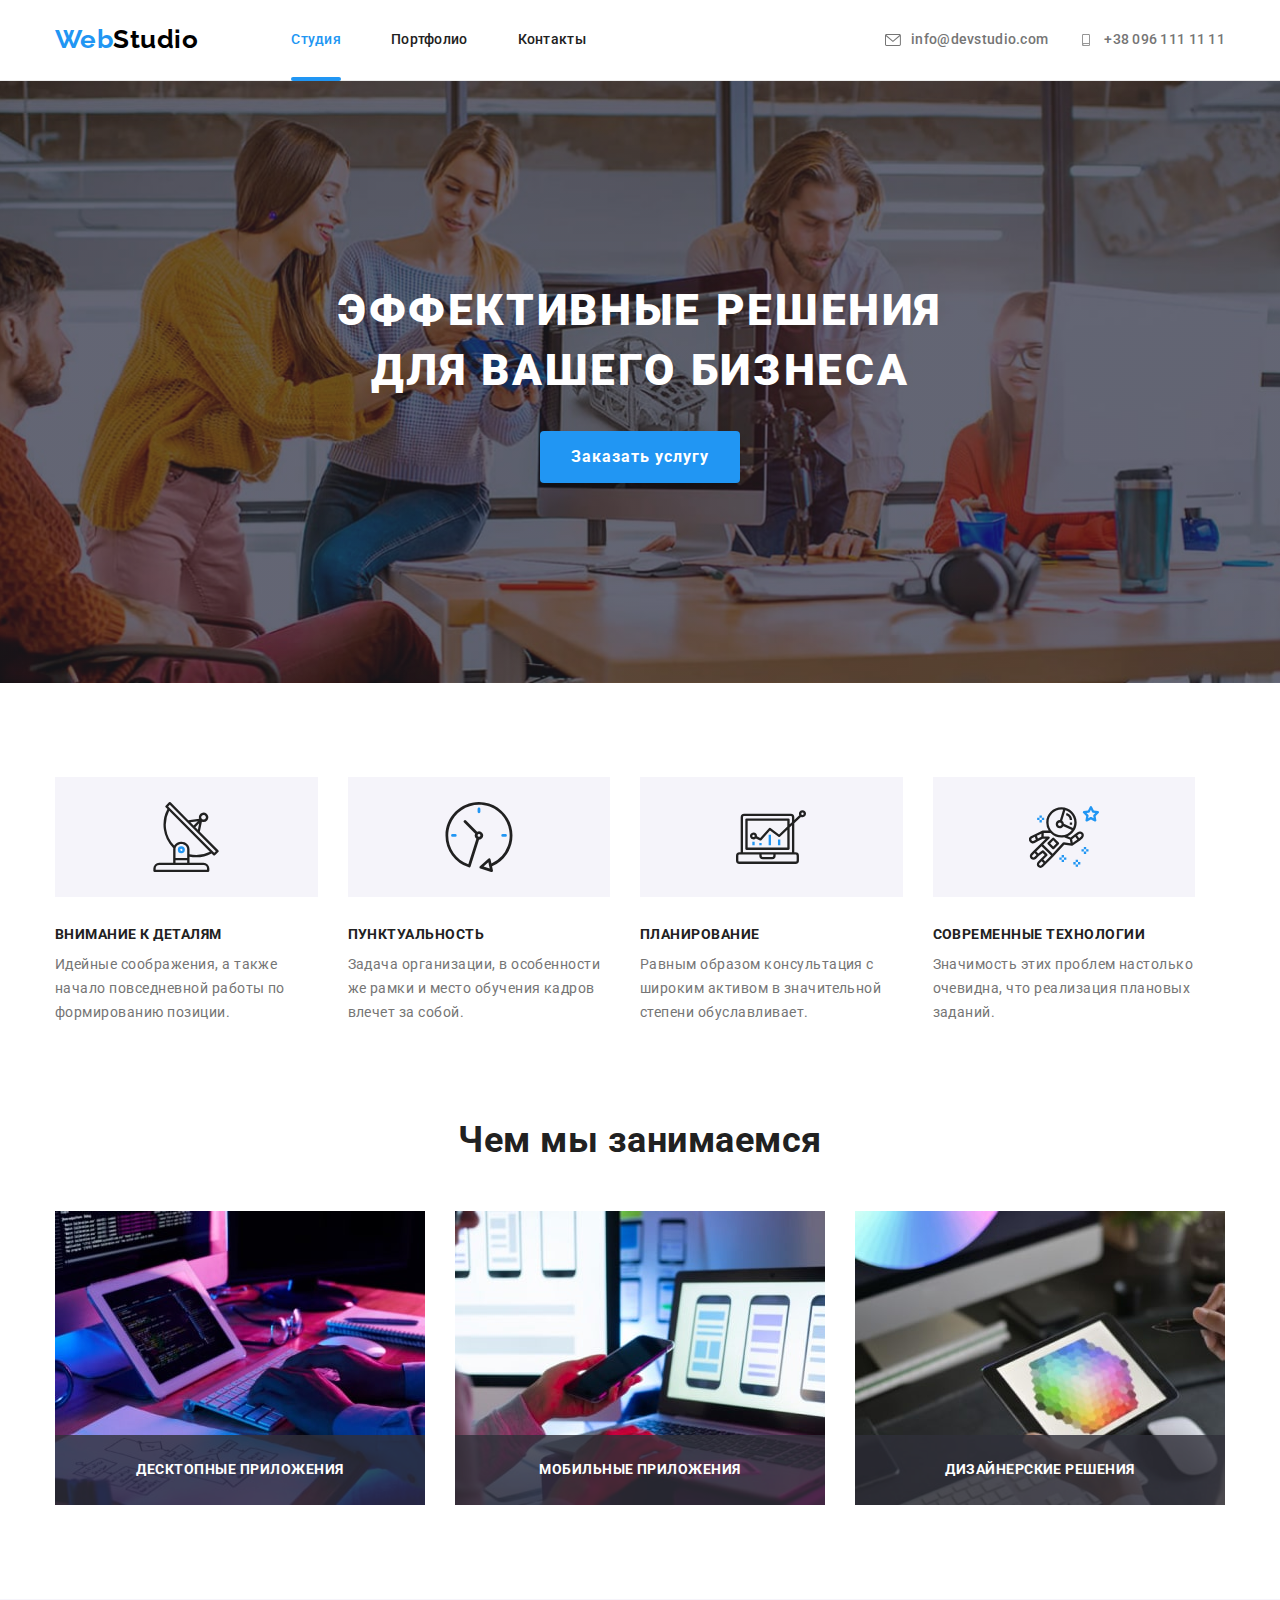
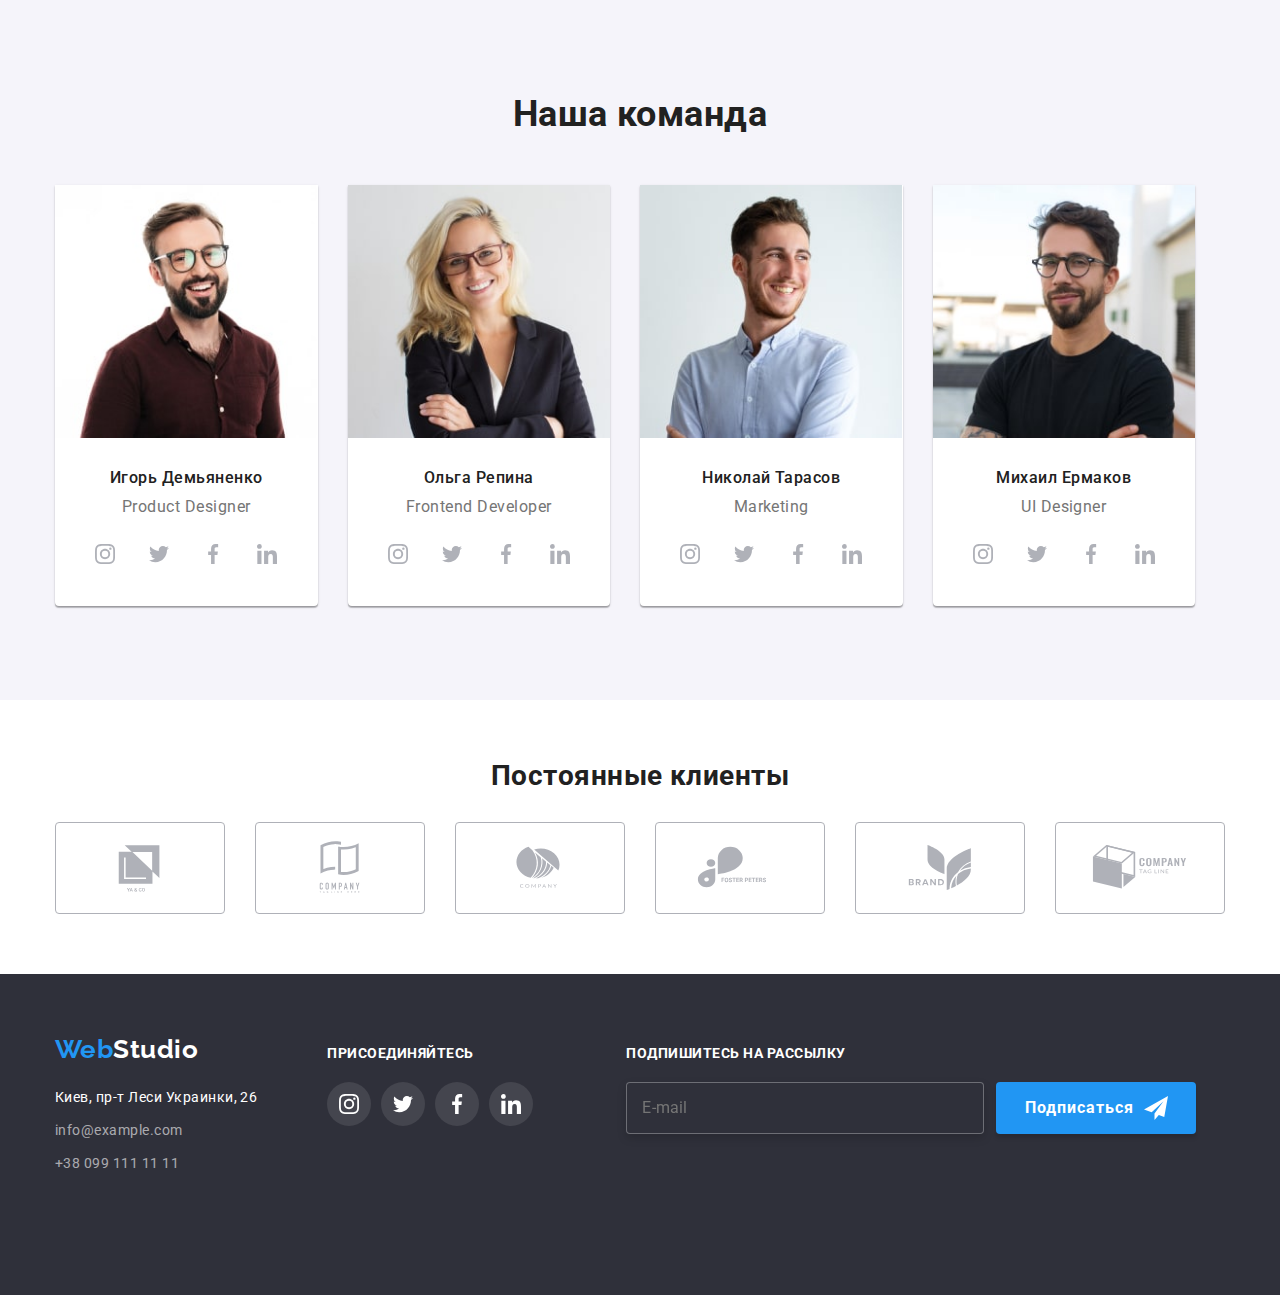
==== commit 06044f39: "ДЗ №8 на первую отправку для проверки" ====
--- a/index.html
+++ b/index.html
@@ -578,24 +578,28 @@
       </section>
     </main>
     <!-- footer -->
-    <!-- <footer class="footer section">
+    <footer class="footer section">
       <div class="footer__container container">
         <div class="footer__container-top">
-          <div class="address-wrapp">
+          <div class="footer__wrapp">
             <a class="logo logo__footer link" href="./index.html"
               ><span class="logo__first-word">Web</span
               ><span class="logo__third-word">Studio</span></a
             >
-            <address class="address">
-              <ul class="address__list list">
-                <li class="address__item">
-                  <p class="address__post">Киев, пр-т Леси Украинки, 26</p>
+            <address class="footer-address">
+              <ul class="footer-address__list list">
+                <li class="footer-address__item">
+                  <p class="footer-address__post">Киев, пр-т Леси Украинки, 26</p>
                 </li>
-                <li class="address__item">
-                  <a class="address__link link" href="mailto:info@example.com">info@example.com</a>
+                <li class="footer-address__item">
+                  <a class="footer-address__link link" href="mailto:info@example.com"
+                    >info@example.com</a
+                  >
                 </li>
-                <li class="address__item">
-                  <a class="address__link link" href="tel:+380991111111">+38 099 111 11 11</a>
+                <li class="footer-address__item">
+                  <a class="footer-address__link link" href="tel:+380991111111"
+                    >+38 099 111 11 11</a
+                  >
                 </li>
               </ul>
             </address>
@@ -676,7 +680,7 @@
           </form>
         </div>
       </div>
-    </footer> -->
+    </footer>
     <!-- Модальное окно -->
     <!-- <div class="backdrop is-hidden" data-modal>
       <div class="modal">
--- a/css/main.min.css
+++ b/css/main.min.css
@@ -1,2 +1,2 @@
-:root{--primary-text-color: #212121;--additional-text-color: #757575;--accent-color: #2196f3;--logo-text-color: #000000;--additional-accent-color: #ffffff;--mailto-tel-text-color: rgba(255, 255, 255, 0.6);--primary-background-color: #e5e5e5;--additional-background-color: #f5f4fa;--futer-background-color: #2f303a;--border-portfolio: #eeeeee;--border-line-heder: #ececec;--icon-color: #afb1b8;--icon-color-hover: #ffffff;--additional-icon-color-hover: #2196f3;--additional-icon-color-footer: #44454e}.visually-hidden{position:absolute;width:1px;height:1px;margin:-1px;padding:0;overflow:hidden;border:0;clip:rect(0 0 0 0)}body{font-family:'Roboto', 'Sans Serif';letter-spacing:0.03em;color:var(--primary-text-color)}p,h1,h2,h3,h4,h5,h6{margin:0}img,svg{display:block;max-width:100%;height:auto}.list{list-style:none;margin:0;padding:0}.link{text-decoration:none}.btn{cursor:pointer;border-radius:4px}.section{margin-left:auto;margin-right:auto}.container{padding-left:15px;padding-right:15px;margin:0 auto;width:100%}@media (min-width: 480px){.container{width:480px}}@media (min-width: 768px){.container{width:768px}}@media (min-width: 1200px){.container{width:1200px}}.logo{font-family:'Raleway', 'Sans Serif';font-size:24px;line-height:1.17;font-weight:700;display:block}.logo__first-word{color:var(--accent-color)}.logo__second-word{color:var(--logo-text-color)}.logo__third-word{color:var(--additional-accent-color)}@media (min-width: 1200px){.logo{font-size:26px;line-height:1.2;font-weight:700}}.nav-list{font-size:14px;line-height:1.14;font-weight:500;letter-spacing:0.02em;display:flex;align-items:center;justify-content:space-between}@media (max-width: 767.98px){.nav-list{display:none}}.nav-list__item:not(:last-child){margin-right:50px}.nav-list__link{position:relative;transition:color 250ms cubic-bezier(0.4, 0, 0.2, 1);color:inherit}.nav-list__link:hover,.nav-list__link:focus{color:var(--accent-color)}.nav-list__link--active{color:var(--accent-color)}.nav-list__link--current::after{content:'';position:absolute;width:100%;height:4px;border-radius:2px;background-color:var(--accent-color);bottom:-34px;left:0}.contacts{font-size:12px;line-height:1.16;font-weight:500;letter-spacing:0.02em;margin-left:auto}@media (max-width: 767.98px){.contacts{display:none}}@media (min-width: 1200px){.contacts{font-size:14px;line-height:1.14;font-weight:500;display:flex;align-items:center;justify-content:space-between}}.contacts__icon{margin-right:10px}.contacts__item{color:var(--additional-text-color)}@media (min-width: 768px) and (max-width: 1199.98px){.contacts__item{margin-bottom:10px}}@media (min-width: 1200px){.contacts__item:not(:last-child){margin-right:30px}}.contacts__link{display:flex;align-items:center;justify-content:start;transition:color 250ms cubic-bezier(0.4, 0, 0.2, 1);color:inherit}.contacts__link:hover,.contacts__link:focus{color:var(--accent-color)}.contacts__icon{fill:currentColor}.contacts__icon:hover,.contacts__icon:focus{fill:currentColor}.primary-btn{font-size:16px;line-height:1.88;font-weight:700;letter-spacing:0.06em;display:flex;align-items:center;justify-content:center;min-width:200px;color:var(--additional-accent-color);background-color:var(--accent-color);border:1px solid transparent;box-shadow:0px 4px 4px rgba(0,0,0,0.15);margin-left:auto;margin-right:auto;padding-top:10px;padding-bottom:10px}.primary-btn--with-icon{margin-top:20px}.primary-btn--with-icon::after{content:'';width:24px;height:24px;margin-left:10px;background-image:url(../images/svg-icon-send.svg);background-size:contain}.backdrop{position:fixed;top:0;left:0;height:100vh;width:100vw;background:rgba(0,0,0,0.2);transition-property:transform;transition-duration:500ms;transition-timing-function:linear;transition-delay:0}.backdrop.is-hidden{opacity:0;pointer-events:none;visibility:hidden;transform:rotate(180deg)}.modal{position:absolute;top:50%;left:50%;width:528px;min-height:581px;transform:translate(-50%, -50%);background:var(--additional-accent-color);box-shadow:0px 1px 3px rgba(0,0,0,0.12),0px 1px 1px rgba(0,0,0,0.14),0px 2px 1px rgba(0,0,0,0.2);border-radius:4px;padding:40px}.modal__close-btn{position:absolute;right:8px;top:8px;width:30px;height:30px;background-color:var(--additional-accent-color);border:1px solid rgba(0,0,0,0.1);border-radius:50%;color:var(--logo-text-color);display:flex;align-items:center;justify-content:center;transition:color 250ms cubic-bezier(0.4, 0, 0.2, 1)}.modal__close-btn:hover{color:var(--accent-color)}.modal__icon-close{fill:currentColor}.modal__title{font-size:20px;line-height:1.15;font-weight:700;text-align:center;color:var(--primary-text-color);margin-bottom:12px}.modal-field{margin-bottom:10px;display:block;margin-left:auto;margin-right:auto}.modal-field:last-of-type{margin-bottom:30px;padding-right:10px;padding-left:10px}.modal-label{font-size:12px;line-height:1.17;font-weight:400;letter-spacing:0.01em;display:block;margin-bottom:4px;color:var(--additional-text-color)}.input-wrap{position:relative}.modal-input{width:100%;height:40px;border:1px solid rgba(33,33,33,0.2);border-radius:4px;padding-left:42px;outline:none}.modal-input:focus{border:1px solid var(--accent-color);outline:none}.modal-icon-input{position:absolute;top:50%;left:12px;transform:translateY(-50%)}.modal-input:focus+.modal-icon-input{fill:var(--accent-color)}.modal-text{width:100%;height:120px;border:1px solid rgba(33,33,33,0.2);border-radius:4px;outline:none;resize:none;display:block;padding:12px 16px;margin-bottom:20px}.modal-text:focus{border:1px solid var(--accent-color);outline:none}placeholder{font-size:14px;line-height:1.14;font-weight:400;letter-spacing:0.01em;color:rgba(117,117,117,0.5)}.check-text{font-size:14px;line-height:1.71;font-weight:400;color:var(--additional-text-color);display:flex;align-items:center;justify-content:center}.check-text span{width:16px;height:15px;border-radius:2px;border:1px solid var(--primary-text-color);display:flex;align-items:center;justify-content:center;margin-right:8px}.modal-check:checked+.check-text span{background-color:var(--accent-color);border:none}.check-link{color:var(--accent-color);margin-left:4px}.social{display:flex;align-items:center;justify-content:center;width:206px}.social__item:not(:last-child){margin-right:10px}.social__link{display:flex;align-items:center;justify-content:center;width:44px;height:44px;border-radius:50%;color:var(--icon-color);transition:background-color 250ms cubic-bezier(0.4, 0, 0.2, 1),color 250ms cubic-bezier(0.4, 0, 0.2, 1)}.social__link:hover,.social__link:focus{background-color:var(--accent-color);color:var(--icon-color-hover)}.social__icon{fill:currentColor}.social__link--dark{background-color:var(--additional-icon-color-footer);color:var(--additional-accent-color)}.address-wrapp{text-align:center;font-style:normal;font-size:14px;line-height:1.71;font-weight:400;margin-bottom:60px}.address-wrapp__item:not(:last-child){margin-bottom:8px}.address-wrapp__post{color:var(--additional-accent-color)}.address-wrapp__link{color:var(--mailto-tel-text-color);transition:color 250ms cubic-bezier(0.4, 0, 0.2, 1)}.address-wrapp__link:hover,.address-wrapp__link:focus{color:var(--accent-color)}@media (max-width: 1199.98px){.address-wrapp{text-align:center;font-style:normal;font-size:14px;line-height:1.71;font-weight:400;margin-bottom:60px}.address-wrapp__item:not(:last-child){margin-bottom:8px}.address-wrapp__post{color:var(--additional-accent-color)}.address-wrapp__link{color:var(--mailto-tel-text-color);transition:color 250ms cubic-bezier(0.4, 0, 0.2, 1)}.address-wrapp__link:hover,.address-wrapp__link:focus{color:var(--accent-color)}}@media (min-width: 768px){.address-wrapp{margin:0 165px 0 0}}@media (min-width: 1200px){.address-wrapp{flex-shrink:0;margin-bottom:0;font-style:normal;font-size:14px;line-height:1.71;font-weight:400}.address-wrapp__item:not(:last-child){margin-bottom:9px}}.address-wrapp__post{color:var(--additional-accent-color)}.address-wrapp__link{color:var(--mailto-tel-text-color);transition:color 250ms cubic-bezier(0.4, 0, 0.2, 1)}.address-wrapp__link:hover,.address-wrapp__link:focus{color:var(--accent-color)}.join{display:flex;flex-direction:column;justify-content:center;align-items:center}.join__text{font-size:14px;line-height:1.14;font-weight:700;text-transform:uppercase;color:var(--additional-accent-color);margin-bottom:20px}@media (min-width: 1200px){.join{display:block;padding-top:12px;padding-bottom:40px}}.subscribe{flex-direction:column;justify-content:center;align-items:center}.subscribe__form{display:block;text-align:center}.subscribe__field{max-width:450px}.subscribe__label{font-size:14px;line-height:1.14;font-weight:700;display:block;margin-bottom:20px;color:var(--additional-accent-color);text-transform:uppercase}.subscribe__input{width:100%;border:1px solid rgba(255,255,255,0.3);filter:drop-shadow(0px 4px 4px rgba(0,0,0,0.15));border-radius:4px;padding:15px;outline:none;font-size:16px;line-height:1.25;font-weight:400;letter-spacing:0.01em;color:var(--additional-accent-color);background-color:var(--futer-background-color)}.subscribe__input:focus{border:1px solid var(--accent-color);outline:none}@media (min-width: 1200px){.subscribe{display:block}.subscribe__form{display:flex;justify-content:space-between;align-items:flex-end}.subscribe__field{max-width:358px;padding-top:12px;margin-right:12px}}placeholder{font-size:16px;line-height:1.25;font-weight:400;letter-spacing:0.01em;color:rgba(117,117,117,0.5)}.header{background-color:var(--additional-accent-color);padding-top:16px;padding-bottom:16px;border-bottom:1px solid var(--border-line-heder)}@media (min-width: 480px){.header{padding-top:16px;padding-bottom:16px}}@media (min-width: 768px){.header{padding-top:21px;padding-bottom:21px}}@media (min-width: 1200px){.header{padding-top:24px;padding-bottom:25px}}.header__container{display:flex;align-items:center;justify-content:space-between}.hero{background-color:var(--futer-background-color);background-image:linear-gradient(to right, rgba(47,48,58,0.4), rgba(47,48,58,0.4)),url(../images/img-hero/img-hero-mob-1x-min.jpg);background-size:cover;background-position:center;background-repeat:no-repeat;max-width:480px;margin:0 auto;padding-top:118px;padding-bottom:118px}@media (min-device-pixel-ratio: 2), (min-resolution: 192dpi), (min-resolution: 2dppx){.hero{background-image:linear-gradient(to right, rgba(47,48,58,0.4), rgba(47,48,58,0.4)),url(../images/img-hero/img-hero-mob-2x-min.jpg)}}@media screen and (min-width: 768px){.hero{background-image:linear-gradient(to right, rgba(47,48,58,0.4), rgba(47,48,58,0.4)),url(../images/img-hero/img-hero-tabl-1x-min.jpg)}}@media screen and (min-width: 768px) and (min-device-pixel-ratio: 2), screen and (min-width: 768px) and (min-resolution: 192dpi), screen and (min-width: 768px) and (min-resolution: 2dppx){.hero{background-image:linear-gradient(to right, rgba(47,48,58,0.4), rgba(47,48,58,0.4)),url(../images/img-hero/img-hero-tabl-2x-min.jpg)}}@media screen and (min-width: 1200px){.hero{background-image:linear-gradient(to right, rgba(47,48,58,0.4), rgba(47,48,58,0.4)),url(../images/img-hero/img-hero-desk-1x-min.jpg);padding-top:200px;padding-bottom:200px}}@media screen and (min-width: 1200px) and (min-device-pixel-ratio: 2), screen and (min-width: 1200px) and (min-resolution: 192dpi), screen and (min-width: 1200px) and (min-resolution: 2dppx){.hero{background-image:linear-gradient(to right, rgba(47,48,58,0.4), rgba(47,48,58,0.4)),url(../images/img-hero/img-hero-desk-2x-min.jpg)}}.hero__title{color:var(--additional-accent-color);font-size:26px;line-height:1.62;font-weight:900;letter-spacing:0.06em;text-transform:uppercase;margin-left:auto;margin-right:auto;margin-bottom:30px;max-width:360px;text-align:center}@media (min-width: 768px){.hero{max-width:768px}}@media (min-width: 1200px){.hero{min-height:600px;max-width:1600px}.hero__title{font-size:44px;line-height:1.36;font-weight:900;max-width:696px}}.features{padding-top:94px;padding-bottom:47px}.features-list{width:100%;margin:-15px}.features-list__item{max-width:100%;margin:15px}.features-list__icon{background-color:var(--additional-background-color);display:flex;align-items:center;justify-content:center;height:120px;margin-bottom:30px}.features-list__title{font-size:14px;line-height:1.14;font-weight:700;text-transform:uppercase;margin-bottom:10px}.features-list__text{font-size:14px;line-height:1.71;font-weight:400;color:var(--additional-text-color)}@media (min-width: 480px){.features-list{max-width:450px}}@media (min-width: 768px) and (max-width: 1199.98px){.features-list{max-width:738px;display:flex;flex-wrap:wrap;justify-content:space-between}.features-list__item{width:calc(100% / 2 - 30px);max-height:251px}}@media (min-width: 1200px){.features-list{display:flex;align-items:center;justify-content:space-between;max-width:1170px}.features-list__item{width:270px;max-height:251px}}@media (max-width: 1199.98px){.directions{display:none}}@media (min-width: 1200px){.directions{padding-top:47px;padding-bottom:94px}.directions__title{color:var(--primary-text-color);font-size:36px;line-height:1.17;font-weight:700;margin-top:0;margin-bottom:50px;text-align:center}.directions__list{display:flex;align-items:center;justify-content:space-between;width:1170px}.directions__item{position:relative}.directions__item:not(:last-child){margin-right:30px}.directions__text{position:absolute;height:70px;width:100%;bottom:0;left:0;background-color:rgba(47,48,58,0.8);font-size:14px;line-height:1.14;font-weight:700;text-align:center;text-transform:uppercase;display:flex;align-items:center;justify-content:center;color:var(--additional-accent-color)}}.team{background-color:var(--additional-background-color);padding-top:60px;padding-bottom:60px}.team__title{color:var(--primary-text-color);font-size:28px;line-height:1.17;font-weight:700;text-align:center;margin-bottom:30px}@media (min-width: 1200px){.team{padding-top:94px;padding-bottom:94px}.team__title{font-size:36px;line-height:1.17;font-weight:700;margin-bottom:50px}}.team-list{width:100%;margin:-30px}.team-list__card{background-color:var(--additional-accent-color);box-shadow:0px 1px 3px rgba(0,0,0,0.12),0px 1px 1px rgba(0,0,0,0.14),0px 2px 1px rgba(0,0,0,0.2);border-radius:0px 0px 4px 4px;margin:30px;text-align:center;display:block}.team-list__description{padding-top:30px;padding-bottom:24px;display:flex;flex-direction:column;justify-content:center;align-items:center}.team-list__name{color:var(--primary-text-color);font-size:16px;line-height:1.19;font-weight:500;margin-bottom:10px}.team-list__position{font-size:16px;line-height:1.19;font-weight:400;color:var(--additional-text-color);margin-bottom:16px}@media (min-width: 768px) and (max-width: 1199.98px){.team-list{margin:-15px;display:flex;flex-wrap:wrap}.team-list__card{margin:15px;width:calc(100% / 2 - 30px);max-height:536px}}@media (min-width: 1200px){.team-list{display:flex;align-items:center;justify-content:space-between;margin:-15px}.team-list__card{background-color:var(--additional-accent-color);box-shadow:0px 1px 3px rgba(0,0,0,0.12),0px 1px 1px rgba(0,0,0,0.14),0px 2px 1px rgba(0,0,0,0.2);border-radius:0px 0px 4px 4px;width:calc(100% / 4 - 30px);margin:15px}.team-list__description{padding-bottom:30px}}.clients{padding-top:60px;padding-bottom:60px}.clients__title{font-size:28px;line-height:1.17;font-weight:700;text-align:center;margin-bottom:30px}.clients-list{width:100%;margin:-15px;display:flex;flex-wrap:wrap;justify-content:center}.clients-list__item{margin:15px;width:210px}.clients-list__link{display:flex;align-items:center;justify-content:center;width:100%;height:92px;border:1px solid var(--icon-color);border-radius:4px;color:var(--icon-color);transition:border-color 250ms cubic-bezier(0.4, 0, 0.2, 1),color 250ms cubic-bezier(0.4, 0, 0.2, 1)}.clients-list__link:hover,.clients-list__link:focus{border-color:var(--additional-icon-color-hover);color:var(--accent-color)}.clients-list__ikon{fill:currentColor}@media (min-width: 480px){.clients-list__item{width:calc(100% / 2 - 30px)}}@media (min-width: 768px){.clients-list__item{width:calc(100% / 3 - 60px)}}@media (min-width: 1200px){.clients-list{width:1170px;display:flex;align-items:center;justify-content:space-between;flex-wrap:nowrap}.clients-list__item{min-width:170px}.clients-list__link{display:flex;align-items:center;justify-content:center}}.footer{background-color:var(--futer-background-color);padding-top:60px;padding-bottom:60px}.footer__container-top{margin-bottom:60px}@media (min-width: 768px){.footer__container-top{display:flex;justify-content:center;align-items:flex-start}}.logo__footer{margin-bottom:20px}.portfolio.section{padding-top:94px;padding-bottom:94px}.filters{display:flex;flex-wrap:wrap;align-content:start;padding-bottom:16px;margin-bottom:34px}.filters__item:not(:last-child){margin-right:8px}.filters__button{display:block;font-size:16px;line-height:1.62;font-weight:500;text-align:center;background-color:var(--additional-background-color);color:var(--primary-text-color);padding:6px 22px;border:none;transition:background-color 250ms cubic-bezier(0.4, 0, 0.02, 1),color 250ms cubic-bezier(0.4, 0, 0.02, 1),box-shadow 250ms cubic-bezier(0.4, 0, 0.02, 1)}.filters__button:hover,.filters__button:focus{background-color:var(--accent-color);color:var(--additional-accent-color);box-shadow:0px 3px 1px rgba(0,0,0,0.1),0px 1px 2px rgba(0,0,0,0.08),0px 2px 2px rgba(0,0,0,0.12)}@media screen and (max-width: 767px){.filters__item:nth-child(-1n+3){margin-bottom:15px}}@media (min-width: 768px){.filters{display:flex;align-items:center;justify-content:center}}.projects{display:flex;flex-wrap:wrap;justify-content:space-between;margin:-15px}.projects__wrap{position:relative;overflow:hidden}.projects__top-text{position:absolute;top:0;left:0;background-color:rgba(33,150,243,0.9);padding:63px 24px;font-size:18px;line-height:1.56;font-weight:400;color:var(--additional-accent-color);height:100%;transform:translateY(100%);transition:transform 250ms cubic-bezier(0.4, 0, 0.02, 1);overflow:auto}.projects__item{margin:15px;transition:background-color 250ms cubic-bezier(0.4, 0, 0.02, 1);transition:border-bottom 250ms cubic-bezier(0.4, 0, 0.02, 1);transition:box-shadow 250ms cubic-bezier(0.4, 0, 0.02, 1)}.projects__item:hover,.projects__item:focus{background-color:var(--additional-accent-color);border-bottom:1px solid var(--border-portfolio);box-shadow:0px 1px 1px rgba(0,0,0,0.12),0px 4px 4px rgba(0,0,0,0.06),1px 4px 6px rgba(0,0,0,0.16)}.projects__description{padding:20px 24px;border:1px solid var(--border-portfolio);border-top:none}.projects__name{font-size:18px;line-height:2;font-weight:700;letter-spacing:0.06em;color:var(--primary-text-color);margin-bottom:4px}.projects__type{font-size:16px;line-height:1.87;font-weight:400;color:var(--additional-text-color)}.projects__item:hover .projects__top-text,.projects__item:focus .projects__top-text{transform:translateY(0)}
+:root{--primary-text-color: #212121;--additional-text-color: #757575;--accent-color: #2196f3;--logo-text-color: #000000;--additional-accent-color: #ffffff;--mailto-tel-text-color: rgba(255, 255, 255, 0.6);--primary-background-color: #e5e5e5;--additional-background-color: #f5f4fa;--futer-background-color: #2f303a;--border-portfolio: #eeeeee;--border-line-heder: #ececec;--icon-color: #afb1b8;--icon-color-hover: #ffffff;--additional-icon-color-hover: #2196f3;--additional-icon-color-footer: #44454e}.visually-hidden{position:absolute;width:1px;height:1px;margin:-1px;padding:0;overflow:hidden;border:0;clip:rect(0 0 0 0)}body{font-family:'Roboto', 'Sans Serif';letter-spacing:0.03em;color:var(--primary-text-color)}p,h1,h2,h3,h4,h5,h6{margin:0}img,svg{display:block;max-width:100%;height:auto}.list{list-style:none;margin:0;padding:0}.link{text-decoration:none}.btn{cursor:pointer;border-radius:4px}.section{margin-left:auto;margin-right:auto}.container{padding-left:15px;padding-right:15px;margin:0 auto;width:100%}@media (min-width: 480px){.container{width:480px}}@media (min-width: 768px){.container{width:768px}}@media (min-width: 1200px){.container{width:1200px}}.logo{font-family:'Raleway', 'Sans Serif';text-align:center;font-size:24px;line-height:1.17;font-weight:700;display:inline-block}.logo__first-word{color:var(--accent-color)}.logo__second-word{color:var(--logo-text-color)}.logo__third-word{color:var(--additional-accent-color)}@media (min-width: 1200px){.logo{font-size:26px;line-height:1.2;font-weight:700}}.nav-list{font-size:14px;line-height:1.14;font-weight:500;letter-spacing:0.02em;display:flex;align-items:center;justify-content:space-between}@media (max-width: 767.98px){.nav-list{display:none}}.nav-list__item:not(:last-child){margin-right:50px}.nav-list__item:nth-child(1){margin-left:88px}@media (min-width: 1200px){.nav-list__item:nth-child(1){margin-left:93px}}.nav-list__link{position:relative;transition:color 250ms cubic-bezier(0.4, 0, 0.2, 1);color:inherit}.nav-list__link:hover,.nav-list__link:focus{color:var(--accent-color)}.nav-list__link--active{color:var(--accent-color)}.nav-list__link--current::after{content:'';position:absolute;width:100%;height:4px;border-radius:2px;background-color:var(--accent-color);bottom:-34px;left:0}.contacts{font-size:12px;line-height:1.16;font-weight:500;letter-spacing:0.02em;margin-left:auto}@media (max-width: 767.98px){.contacts{display:none}}@media (min-width: 1200px){.contacts{font-size:14px;line-height:1.14;font-weight:500;display:flex;align-items:center;justify-content:space-between}}.contacts__icon{margin-right:10px}.contacts__item{color:var(--additional-text-color)}@media (min-width: 768px) and (max-width: 1199.98px){.contacts__item{margin-bottom:10px}}@media (min-width: 1200px){.contacts__item:not(:last-child){margin-right:30px}}.contacts__link{display:flex;align-items:center;justify-content:start;transition:color 250ms cubic-bezier(0.4, 0, 0.2, 1);color:inherit}.contacts__link:hover,.contacts__link:focus{color:var(--accent-color)}.contacts__icon{fill:currentColor}.contacts__icon:hover,.contacts__icon:focus{fill:currentColor}.primary-btn{font-size:16px;line-height:1.88;font-weight:700;letter-spacing:0.06em;display:flex;align-items:center;justify-content:center;min-width:200px;color:var(--additional-accent-color);background-color:var(--accent-color);border:1px solid transparent;box-shadow:0px 4px 4px rgba(0,0,0,0.15);margin-left:auto;margin-right:auto;padding-top:10px;padding-bottom:10px}.primary-btn--with-icon{margin-top:20px}.primary-btn--with-icon::after{content:'';width:24px;height:24px;margin-left:10px;background-image:url(../images/svg-icon-send.svg);background-size:contain}.backdrop{position:fixed;top:0;left:0;height:100vh;width:100vw;background:rgba(0,0,0,0.2);transition-property:transform;transition-duration:500ms;transition-timing-function:linear;transition-delay:0}.backdrop.is-hidden{opacity:0;pointer-events:none;visibility:hidden;transform:rotate(180deg)}.modal{position:absolute;top:50%;left:50%;width:528px;min-height:581px;transform:translate(-50%, -50%);background:var(--additional-accent-color);box-shadow:0px 1px 3px rgba(0,0,0,0.12),0px 1px 1px rgba(0,0,0,0.14),0px 2px 1px rgba(0,0,0,0.2);border-radius:4px;padding:40px}.modal__close-btn{position:absolute;right:8px;top:8px;width:30px;height:30px;background-color:var(--additional-accent-color);border:1px solid rgba(0,0,0,0.1);border-radius:50%;color:var(--logo-text-color);display:flex;align-items:center;justify-content:center;transition:color 250ms cubic-bezier(0.4, 0, 0.2, 1)}.modal__close-btn:hover{color:var(--accent-color)}.modal__icon-close{fill:currentColor}.modal__title{font-size:20px;line-height:1.15;font-weight:700;text-align:center;color:var(--primary-text-color);margin-bottom:12px}.modal-field{margin-bottom:10px;display:block;margin-left:auto;margin-right:auto}.modal-field:last-of-type{margin-bottom:30px;padding-right:10px;padding-left:10px}.modal-label{font-size:12px;line-height:1.17;font-weight:400;letter-spacing:0.01em;display:block;margin-bottom:4px;color:var(--additional-text-color)}.input-wrap{position:relative}.modal-input{width:100%;height:40px;border:1px solid rgba(33,33,33,0.2);border-radius:4px;padding-left:42px;outline:none}.modal-input:focus{border:1px solid var(--accent-color);outline:none}.modal-icon-input{position:absolute;top:50%;left:12px;transform:translateY(-50%)}.modal-input:focus+.modal-icon-input{fill:var(--accent-color)}.modal-text{width:100%;height:120px;border:1px solid rgba(33,33,33,0.2);border-radius:4px;outline:none;resize:none;display:block;padding:12px 16px;margin-bottom:20px}.modal-text:focus{border:1px solid var(--accent-color);outline:none}placeholder{font-size:14px;line-height:1.14;font-weight:400;letter-spacing:0.01em;color:rgba(117,117,117,0.5)}.check-text{font-size:14px;line-height:1.71;font-weight:400;color:var(--additional-text-color);display:flex;align-items:center;justify-content:center}.check-text span{width:16px;height:15px;border-radius:2px;border:1px solid var(--primary-text-color);display:flex;align-items:center;justify-content:center;margin-right:8px}.modal-check:checked+.check-text span{background-color:var(--accent-color);border:none}.check-link{color:var(--accent-color);margin-left:4px}.social{display:flex;align-items:center;justify-content:center;width:206px}.social__item:not(:last-child){margin-right:10px}.social__link{display:flex;align-items:center;justify-content:center;width:44px;height:44px;border-radius:50%;color:var(--icon-color);transition:background-color 250ms cubic-bezier(0.4, 0, 0.2, 1),color 250ms cubic-bezier(0.4, 0, 0.2, 1)}.social__link:hover,.social__link:focus{background-color:var(--accent-color);color:var(--icon-color-hover)}.social__icon{fill:currentColor}.social__link--dark{background-color:var(--additional-icon-color-footer);color:var(--additional-accent-color)}.join{display:flex;flex-direction:column;justify-content:center;align-items:center}.join__text{font-size:14px;line-height:1.14;font-weight:700;text-transform:uppercase;color:var(--additional-accent-color);margin-bottom:20px}@media (min-width: 1200px){.join{display:block;padding-top:12px;padding-bottom:40px}}.subscribe{display:flex;flex-direction:column;justify-content:center;align-items:center}.subscribe__form{display:block;text-align:center;max-width:450px}@media (min-width: 1200px){.subscribe__form{text-align:left}}.subscribe__field{max-width:450px}@media (min-width: 768px){.subscribe__field{min-width:450px}}@media (min-width: 1200px){.subscribe__field{min-width:358px}}.subscribe__label{font-size:14px;line-height:1.14;font-weight:700;display:block;margin-bottom:20px;color:var(--additional-accent-color);text-transform:uppercase}.subscribe__input{width:100%;border:1px solid rgba(255,255,255,0.3);filter:drop-shadow(0px 4px 4px rgba(0,0,0,0.15));border-radius:4px;padding:15px;outline:none;font-size:16px;line-height:1.25;font-weight:400;letter-spacing:0.01em;color:var(--additional-accent-color);background-color:var(--futer-background-color)}.subscribe__input:focus{border:1px solid var(--accent-color);outline:none}@media (min-width: 1200px){.subscribe{display:block}.subscribe__form{display:flex;justify-content:space-between;align-items:flex-end}.subscribe__field{max-width:358px;padding-top:12px;margin-right:12px}}placeholder{font-size:16px;line-height:1.25;font-weight:400;letter-spacing:0.01em;color:rgba(117,117,117,0.5)}.header{background-color:var(--additional-accent-color);padding-top:16px;padding-bottom:16px;border-bottom:1px solid var(--border-line-heder)}@media (min-width: 480px){.header{padding-top:16px;padding-bottom:16px}}@media (min-width: 768px){.header{padding-top:21px;padding-bottom:21px}}@media (min-width: 1200px){.header{padding-top:24px;padding-bottom:25px}}.header__container{display:flex;align-items:center;justify-content:space-between}.hero{background-color:var(--futer-background-color);background-image:linear-gradient(to right, rgba(47,48,58,0.4), rgba(47,48,58,0.4)),url(../images/img-hero/img-hero-mob-1x-min.jpg);background-size:cover;background-position:center;background-repeat:no-repeat;max-width:480px;margin:0 auto;padding-top:118px;padding-bottom:118px}@media (min-device-pixel-ratio: 2), (min-resolution: 192dpi), (min-resolution: 2dppx){.hero{background-image:linear-gradient(to right, rgba(47,48,58,0.4), rgba(47,48,58,0.4)),url(../images/img-hero/img-hero-mob-2x-min.jpg)}}@media screen and (min-width: 768px){.hero{background-image:linear-gradient(to right, rgba(47,48,58,0.4), rgba(47,48,58,0.4)),url(../images/img-hero/img-hero-tabl-1x-min.jpg)}}@media screen and (min-width: 768px) and (min-device-pixel-ratio: 2), screen and (min-width: 768px) and (min-resolution: 192dpi), screen and (min-width: 768px) and (min-resolution: 2dppx){.hero{background-image:linear-gradient(to right, rgba(47,48,58,0.4), rgba(47,48,58,0.4)),url(../images/img-hero/img-hero-tabl-2x-min.jpg)}}@media screen and (min-width: 1200px){.hero{background-image:linear-gradient(to right, rgba(47,48,58,0.4), rgba(47,48,58,0.4)),url(../images/img-hero/img-hero-desk-1x-min.jpg);padding-top:200px;padding-bottom:200px}}@media screen and (min-width: 1200px) and (min-device-pixel-ratio: 2), screen and (min-width: 1200px) and (min-resolution: 192dpi), screen and (min-width: 1200px) and (min-resolution: 2dppx){.hero{background-image:linear-gradient(to right, rgba(47,48,58,0.4), rgba(47,48,58,0.4)),url(../images/img-hero/img-hero-desk-2x-min.jpg)}}.hero__title{color:var(--additional-accent-color);font-size:26px;line-height:1.62;font-weight:900;letter-spacing:0.06em;text-transform:uppercase;margin-left:auto;margin-right:auto;margin-bottom:30px;max-width:360px;text-align:center}@media (min-width: 768px){.hero{max-width:768px}}@media (min-width: 1200px){.hero{min-height:600px;max-width:1600px}.hero__title{font-size:44px;line-height:1.36;font-weight:900;max-width:696px}}.features{padding-top:94px;padding-bottom:47px}.features-list{width:100%;margin:-15px}.features-list__item{max-width:100%;margin:15px}.features-list__icon{background-color:var(--additional-background-color);display:flex;align-items:center;justify-content:center;height:120px;margin-bottom:30px}.features-list__title{font-size:14px;line-height:1.14;font-weight:700;text-transform:uppercase;margin-bottom:10px}.features-list__text{font-size:14px;line-height:1.71;font-weight:400;color:var(--additional-text-color)}@media (min-width: 480px){.features-list{max-width:450px}}@media (min-width: 768px) and (max-width: 1199.98px){.features-list{max-width:738px;display:flex;flex-wrap:wrap;justify-content:space-between}.features-list__item{width:calc(100% / 2 - 30px);max-height:251px}}@media (min-width: 1200px){.features-list{display:flex;align-items:center;justify-content:space-between;max-width:1170px}.features-list__item{width:270px;max-height:251px}}@media (max-width: 1199.98px){.directions{display:none}}@media (min-width: 1200px){.directions{padding-top:47px;padding-bottom:94px}.directions__title{color:var(--primary-text-color);font-size:36px;line-height:1.17;font-weight:700;margin-top:0;margin-bottom:50px;text-align:center}.directions__list{display:flex;align-items:center;justify-content:space-between;width:1170px}.directions__item{position:relative}.directions__item:not(:last-child){margin-right:30px}.directions__text{position:absolute;height:70px;width:100%;bottom:0;left:0;background-color:rgba(47,48,58,0.8);font-size:14px;line-height:1.14;font-weight:700;text-align:center;text-transform:uppercase;display:flex;align-items:center;justify-content:center;color:var(--additional-accent-color)}}.team{background-color:var(--additional-background-color);padding-top:60px;padding-bottom:60px}.team__title{color:var(--primary-text-color);font-size:28px;line-height:1.17;font-weight:700;text-align:center;margin-bottom:30px}@media (min-width: 1200px){.team{padding-top:94px;padding-bottom:94px}.team__title{font-size:36px;line-height:1.17;font-weight:700;margin-bottom:50px}}.team-list{width:100%;margin:-30px}.team-list__card{background-color:var(--additional-accent-color);box-shadow:0px 1px 3px rgba(0,0,0,0.12),0px 1px 1px rgba(0,0,0,0.14),0px 2px 1px rgba(0,0,0,0.2);border-radius:0px 0px 4px 4px;margin:30px;text-align:center;display:block}.team-list__description{padding-top:30px;padding-bottom:24px;display:flex;flex-direction:column;justify-content:center;align-items:center}.team-list__name{color:var(--primary-text-color);font-size:16px;line-height:1.19;font-weight:500;margin-bottom:10px}.team-list__position{font-size:16px;line-height:1.19;font-weight:400;color:var(--additional-text-color);margin-bottom:16px}@media (min-width: 768px) and (max-width: 1199.98px){.team-list{margin:-15px;display:flex;flex-wrap:wrap}.team-list__card{margin:15px;width:calc(100% / 2 - 30px);max-height:536px}}@media (min-width: 1200px){.team-list{display:flex;align-items:center;justify-content:space-between;margin:-15px}.team-list__card{background-color:var(--additional-accent-color);box-shadow:0px 1px 3px rgba(0,0,0,0.12),0px 1px 1px rgba(0,0,0,0.14),0px 2px 1px rgba(0,0,0,0.2);border-radius:0px 0px 4px 4px;width:calc(100% / 4 - 30px);margin:15px}.team-list__description{padding-bottom:30px}}.clients{padding-top:60px;padding-bottom:60px}.clients__title{font-size:28px;line-height:1.17;font-weight:700;text-align:center;margin-bottom:30px}.clients-list{width:100%;margin:-15px;display:flex;flex-wrap:wrap;justify-content:center}.clients-list__item{margin:15px;width:210px}.clients-list__link{display:flex;align-items:center;justify-content:center;width:100%;height:92px;border:1px solid var(--icon-color);border-radius:4px;color:var(--icon-color);transition:border-color 250ms cubic-bezier(0.4, 0, 0.2, 1),color 250ms cubic-bezier(0.4, 0, 0.2, 1)}.clients-list__link:hover,.clients-list__link:focus{border-color:var(--additional-icon-color-hover);color:var(--accent-color)}.clients-list__ikon{fill:currentColor}@media (min-width: 480px){.clients-list__item{width:calc(100% / 2 - 30px)}}@media (min-width: 768px){.clients-list__item{width:calc(100% / 3 - 60px)}}@media (min-width: 1200px){.clients-list{width:1170px;display:flex;align-items:center;justify-content:space-between;flex-wrap:nowrap}.clients-list__item{min-width:170px}.clients-list__link{display:flex;align-items:center;justify-content:center}}.footer{background-color:var(--futer-background-color);padding-top:60px;padding-bottom:60px}.footer__container-top{margin-bottom:60px}@media (min-width: 768px){.footer__container-top{display:flex;justify-content:center;align-items:flex-start}}@media (min-width: 1200px){.footer__container-top{margin-right:93px}}@media (min-width: 1200px){.footer__container.container{display:flex;align-items:start;justify-content:start}}.footer__wrapp{display:flex;flex-direction:column;justify-content:center;align-items:center;font-size:14px;line-height:1.71;font-weight:400}@media (min-width: 768px) and (max-width: 1199.98px){.footer__wrapp{margin-right:165px}}@media (min-width: 1200px){.footer__wrapp{align-items:start;margin-right:70px}}.footer-address{display:flex;flex-direction:column;justify-content:center;align-items:center;font-style:normal;margin-bottom:60px}@media (max-width: 1199.98px){.footer-address__list{text-align:center}}@media (min-width: 1200px){.footer-address__list{text-align:start}}.footer-address__item:not(:last-child){margin-bottom:8px}.footer-address__post{color:var(--additional-accent-color)}.footer-address__link{color:var(--mailto-tel-text-color);transition:color 250ms cubic-bezier(0.4, 0, 0.2, 1)}.footer-address__link:hover,.footer-address__link:focus{color:var(--accent-color)}@media (min-width: 768px){.footer-address{margin-bottom:0;text-align:center;font-style:normal;font-size:14px;line-height:1.71;font-weight:400}.footer-address__item:not(:last-child){margin-bottom:8px}.footer-address__post{color:var(--additional-accent-color)}.footer-address__link{color:var(--mailto-tel-text-color);transition:color 250ms cubic-bezier(0.4, 0, 0.2, 1)}.footer-address__link:hover,.footer-address__link:focus{color:var(--accent-color)}}@media (min-width: 1200px){.footer-address{flex-shrink:0;margin-bottom:0;font-style:normal;font-size:14px;line-height:1.71;font-weight:400}.footer-address__item:not(:last-child){margin-bottom:9px}}.footer-address__post{color:var(--additional-accent-color)}.footer-address__link{color:var(--mailto-tel-text-color);transition:color 250ms cubic-bezier(0.4, 0, 0.2, 1)}.footer-address__link:hover,.footer-address__link:focus{color:var(--accent-color)}.logo__footer{margin-bottom:20px}.portfolio.section{padding-top:94px;padding-bottom:94px}.filters{display:flex;flex-wrap:wrap;align-content:start;padding-bottom:16px;margin-bottom:34px}.filters__item:not(:last-child){margin-right:8px}.filters__button{display:block;font-size:16px;line-height:1.62;font-weight:500;text-align:center;background-color:var(--additional-background-color);color:var(--primary-text-color);padding:6px 22px;border:none;transition:background-color 250ms cubic-bezier(0.4, 0, 0.02, 1),color 250ms cubic-bezier(0.4, 0, 0.02, 1),box-shadow 250ms cubic-bezier(0.4, 0, 0.02, 1)}.filters__button:hover,.filters__button:focus{background-color:var(--accent-color);color:var(--additional-accent-color);box-shadow:0px 3px 1px rgba(0,0,0,0.1),0px 1px 2px rgba(0,0,0,0.08),0px 2px 2px rgba(0,0,0,0.12)}@media screen and (max-width: 767px){.filters__item:nth-child(-1n+3){margin-bottom:15px}}@media (min-width: 768px){.filters{display:flex;align-items:center;justify-content:center}}.projects{display:flex;flex-wrap:wrap;justify-content:space-between;margin:-15px}.projects__wrap{position:relative;overflow:hidden}.projects__top-text{position:absolute;top:0;left:0;background-color:rgba(33,150,243,0.9);padding:63px 24px;font-size:18px;line-height:1.56;font-weight:400;color:var(--additional-accent-color);height:100%;transform:translateY(100%);transition:transform 250ms cubic-bezier(0.4, 0, 0.02, 1);overflow:auto}.projects__item{margin:15px;transition:background-color 250ms cubic-bezier(0.4, 0, 0.02, 1);transition:border-bottom 250ms cubic-bezier(0.4, 0, 0.02, 1);transition:box-shadow 250ms cubic-bezier(0.4, 0, 0.02, 1)}.projects__item:hover,.projects__item:focus{background-color:var(--additional-accent-color);border-bottom:1px solid var(--border-portfolio);box-shadow:0px 1px 1px rgba(0,0,0,0.12),0px 4px 4px rgba(0,0,0,0.06),1px 4px 6px rgba(0,0,0,0.16)}.projects__description{padding:20px 24px;border:1px solid var(--border-portfolio);border-top:none}.projects__name{font-size:18px;line-height:2;font-weight:700;letter-spacing:0.06em;color:var(--primary-text-color);margin-bottom:4px}.projects__type{font-size:16px;line-height:1.87;font-weight:400;color:var(--additional-text-color)}.projects__item:hover .projects__top-text,.projects__item:focus .projects__top-text{transform:translateY(0)}
 /*# sourceMappingURL=main.min.css.map */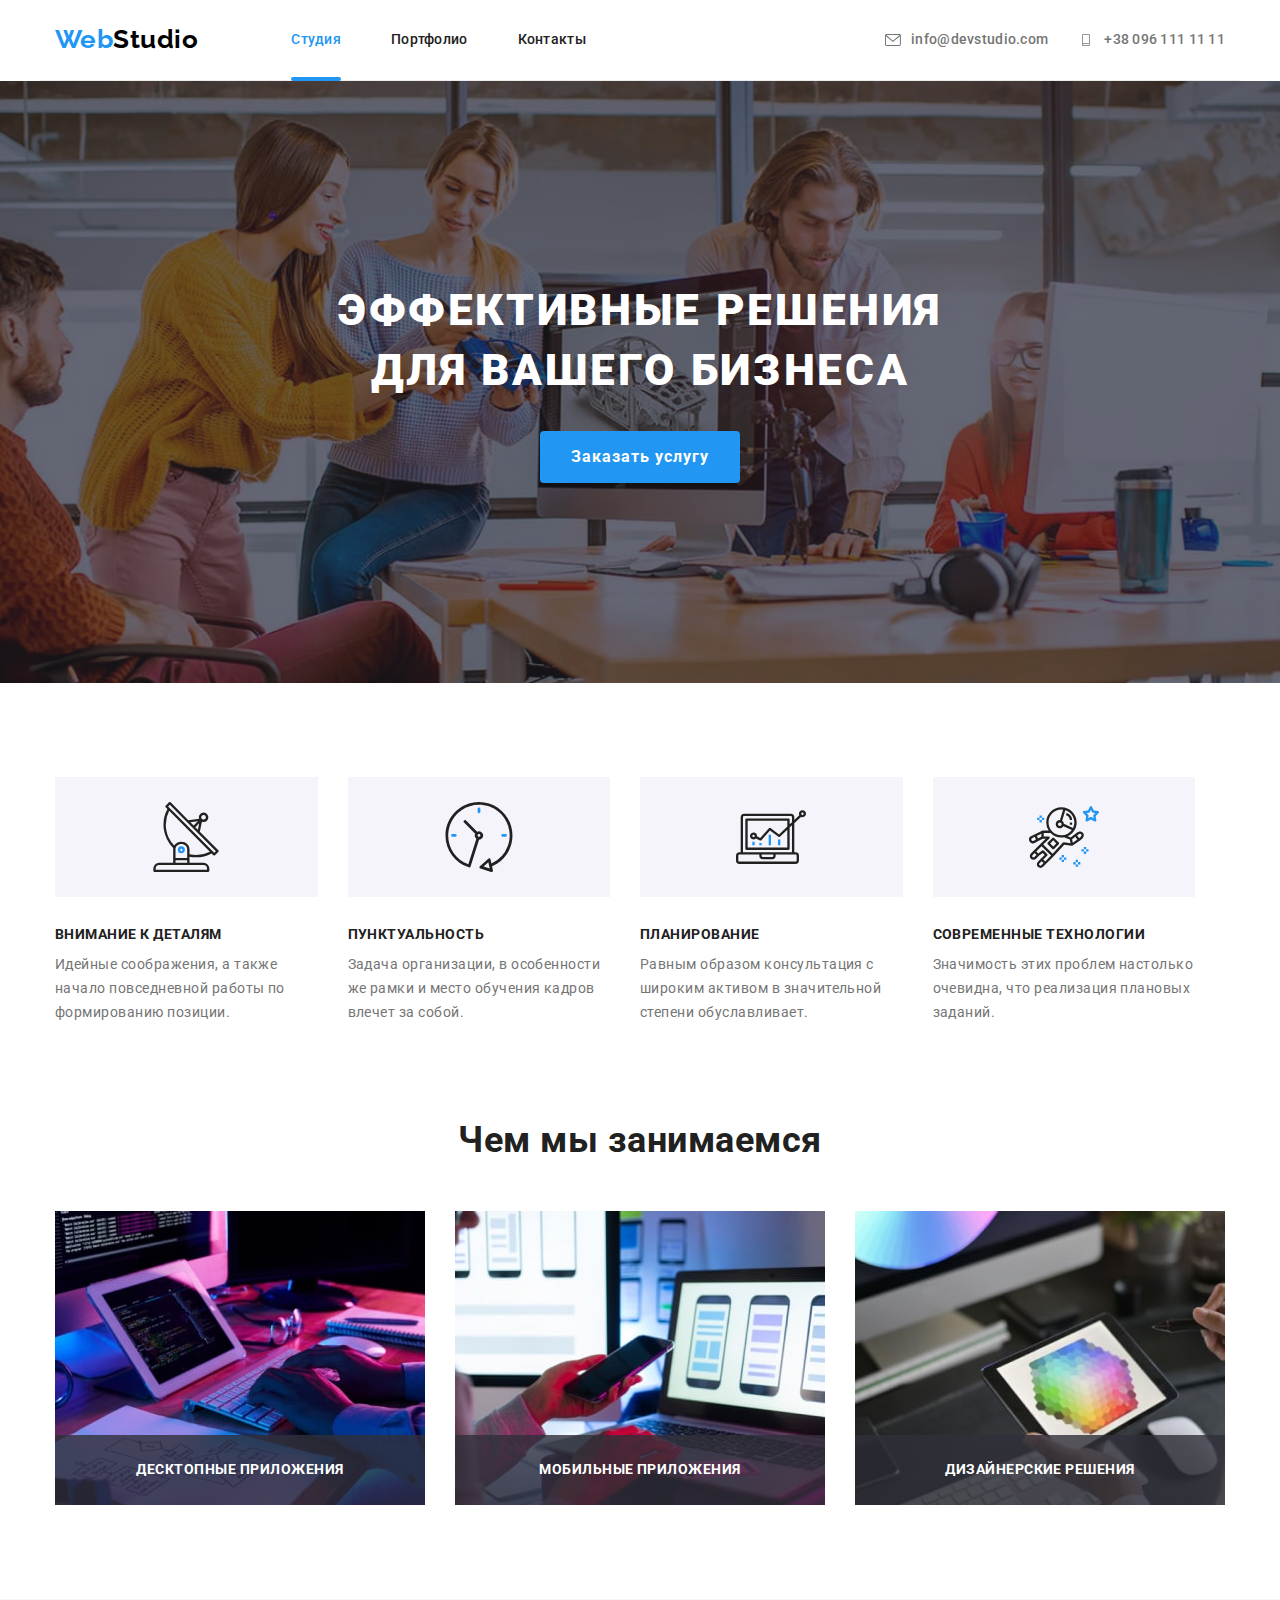
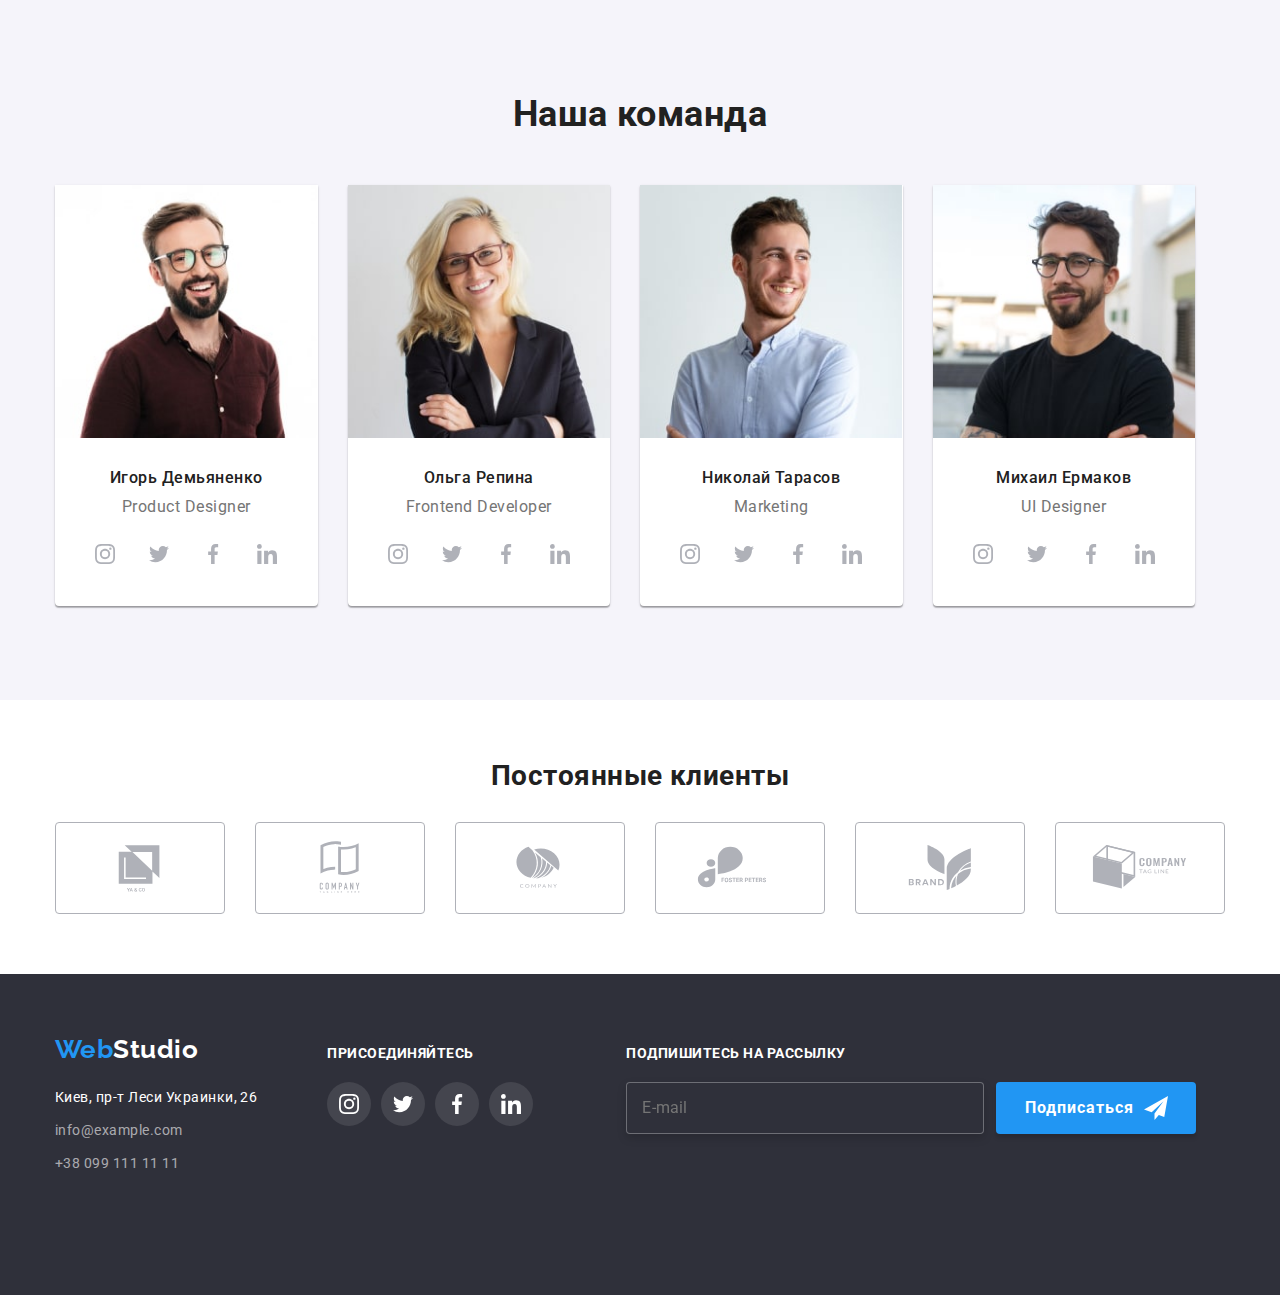
==== commit 43249030: "Формирует мобильное меню для формата до планшета" ====
--- a/index.html
+++ b/index.html
@@ -54,6 +54,101 @@
             >
           </li>
         </ul>
+      </div>
+      <button type="button" class="menu-open-btn">
+        <svg
+          class="header-btn__icon"
+          width="24"
+          height="16"
+          aria-label="Переключатель мобильного меню"
+        >
+          <use class="header-btn__menu-mob" href="./images/sprite.svg#icon-menu-mob"></use>
+        </svg>
+      </button>
+      <div class="mob-menu is-hidden">
+        <div class="mob-menu-container container">
+          <div class="mob-menu-top">
+            <button type="button" class="menu-close-btn">
+              <svg
+                class="header-btn__icon"
+                width="19"
+                height="19"
+                aria-label="Переключатель мобильного меню"
+              >
+                <use class="header-btn__close-mob" href="./images/sprite.svg#icon-close-mob"></use>
+              </svg>
+            </button>
+            <ul class="mob-menu-nav-list__list list">
+              <li class="mob-menu-nav-list__item">
+                <a class="mob-menu-nav-list__link link mob-menu-nav-list__link--active" href=""
+                  >Студия</a
+                >
+              </li>
+              <li class="mob-menu-nav-list__item">
+                <a class="mob-menu-nav-list__link link" href="./portfolio.html">Портфолио</a>
+              </li>
+              <li class="mob-menu-nav-list__item">
+                <a class="mob-menu-nav-list__link link" href="">Контакты</a>
+              </li>
+            </ul>
+          </div>
+          <div class="mob-menu-bottom">
+            <ul class="mob-menu-contacts list">
+              <li class="mob-menu-contacts__item">
+                <a class="mob-menu-contacts__link-tel link" href="tel:+380961111111"
+                  >+38 096 111 11 11</a
+                >
+              </li>
+              <li class="mob-menu-contacts__item">
+                <a class="mob-menu-contacts__link-post link" href="mailto:info@devstudio.com"
+                  >info@devstudio.com</a
+                >
+              </li>
+            </ul>
+            <ul class="mob-menu-social list">
+              <li class="mob-menu-social__item">
+                <a
+                  class="mob-menu-social__link link"
+                  href=""
+                  target="_blank"
+                  rel="nofollow noopener noreferrer"
+                  aria-label="Ссылка на Instagram"
+                  >Instagram
+                </a>
+              </li>
+              <li class="mob-menu-social__item">
+                <a
+                  class="mob-menu-social__link link"
+                  href=""
+                  target="_blank"
+                  rel="nofollow noopener noreferrer"
+                  aria-label="Ссылка на twitter"
+                  >Twitter
+                </a>
+              </li>
+              <li class="mob-menu-social__item">
+                <a
+                  class="mob-menu-social__link link"
+                  href=""
+                  target="_blank"
+                  rel="nofollow noopener noreferrer"
+                  aria-label="Ссылка на facebook"
+                  >Facebook
+                </a>
+              </li>
+              <li class="mob-menu-social__item">
+                <a
+                  class="mob-menu-social__link link"
+                  href=""
+                  target="_blank"
+                  rel="nofollow noopener noreferrer"
+                  aria-label="Ссылка на linkedin"
+                  >LinkedIn
+                </a>
+              </li>
+            </ul>
+          </div>
+        </div>
       </div>
     </header>
     <main>
@@ -682,7 +777,7 @@
       </div>
     </footer>
     <!-- Модальное окно -->
-    <!-- <div class="backdrop is-hidden" data-modal>
+    <div class="backdrop is-hidden" data-modal>
       <div class="modal">
         <button type="button" class="modal__close-btn btn" data-modal-close>
           <svg class="modal__icon-close" width="18" height="18">
@@ -766,7 +861,8 @@
           <button type="submit" class="primary-btn btn">Отправить</button>
         </form>
       </div>
-    </div> -->
+    </div>
     <script src="./js/modal.js"></script>
+    <script src="./js/menu.js"></script>
   </body>
 </html>
--- a/css/main.min.css
+++ b/css/main.min.css
@@ -1,2 +1,2 @@
-:root{--primary-text-color: #212121;--additional-text-color: #757575;--accent-color: #2196f3;--logo-text-color: #000000;--additional-accent-color: #ffffff;--mailto-tel-text-color: rgba(255, 255, 255, 0.6);--primary-background-color: #e5e5e5;--additional-background-color: #f5f4fa;--futer-background-color: #2f303a;--border-portfolio: #eeeeee;--border-line-heder: #ececec;--icon-color: #afb1b8;--icon-color-hover: #ffffff;--additional-icon-color-hover: #2196f3;--additional-icon-color-footer: #44454e}.visually-hidden{position:absolute;width:1px;height:1px;margin:-1px;padding:0;overflow:hidden;border:0;clip:rect(0 0 0 0)}body{font-family:'Roboto', 'Sans Serif';letter-spacing:0.03em;color:var(--primary-text-color)}p,h1,h2,h3,h4,h5,h6{margin:0}img,svg{display:block;max-width:100%;height:auto}.list{list-style:none;margin:0;padding:0}.link{text-decoration:none}.btn{cursor:pointer;border-radius:4px}.section{margin-left:auto;margin-right:auto}.container{padding-left:15px;padding-right:15px;margin:0 auto;width:100%}@media (min-width: 480px){.container{width:480px}}@media (min-width: 768px){.container{width:768px}}@media (min-width: 1200px){.container{width:1200px}}.logo{font-family:'Raleway', 'Sans Serif';text-align:center;font-size:24px;line-height:1.17;font-weight:700;display:inline-block}.logo__first-word{color:var(--accent-color)}.logo__second-word{color:var(--logo-text-color)}.logo__third-word{color:var(--additional-accent-color)}@media (min-width: 1200px){.logo{font-size:26px;line-height:1.2;font-weight:700}}.nav-list{font-size:14px;line-height:1.14;font-weight:500;letter-spacing:0.02em;display:flex;align-items:center;justify-content:space-between}@media (max-width: 767.98px){.nav-list{display:none}}.nav-list__item:not(:last-child){margin-right:50px}.nav-list__item:nth-child(1){margin-left:88px}@media (min-width: 1200px){.nav-list__item:nth-child(1){margin-left:93px}}.nav-list__link{position:relative;transition:color 250ms cubic-bezier(0.4, 0, 0.2, 1);color:inherit}.nav-list__link:hover,.nav-list__link:focus{color:var(--accent-color)}.nav-list__link--active{color:var(--accent-color)}.nav-list__link--current::after{content:'';position:absolute;width:100%;height:4px;border-radius:2px;background-color:var(--accent-color);bottom:-34px;left:0}.contacts{font-size:12px;line-height:1.16;font-weight:500;letter-spacing:0.02em;margin-left:auto}@media (max-width: 767.98px){.contacts{display:none}}@media (min-width: 1200px){.contacts{font-size:14px;line-height:1.14;font-weight:500;display:flex;align-items:center;justify-content:space-between}}.contacts__icon{margin-right:10px}.contacts__item{color:var(--additional-text-color)}@media (min-width: 768px) and (max-width: 1199.98px){.contacts__item{margin-bottom:10px}}@media (min-width: 1200px){.contacts__item:not(:last-child){margin-right:30px}}.contacts__link{display:flex;align-items:center;justify-content:start;transition:color 250ms cubic-bezier(0.4, 0, 0.2, 1);color:inherit}.contacts__link:hover,.contacts__link:focus{color:var(--accent-color)}.contacts__icon{fill:currentColor}.contacts__icon:hover,.contacts__icon:focus{fill:currentColor}.primary-btn{font-size:16px;line-height:1.88;font-weight:700;letter-spacing:0.06em;display:flex;align-items:center;justify-content:center;min-width:200px;color:var(--additional-accent-color);background-color:var(--accent-color);border:1px solid transparent;box-shadow:0px 4px 4px rgba(0,0,0,0.15);margin-left:auto;margin-right:auto;padding-top:10px;padding-bottom:10px}.primary-btn--with-icon{margin-top:20px}.primary-btn--with-icon::after{content:'';width:24px;height:24px;margin-left:10px;background-image:url(../images/svg-icon-send.svg);background-size:contain}.backdrop{position:fixed;top:0;left:0;height:100vh;width:100vw;background:rgba(0,0,0,0.2);transition-property:transform;transition-duration:500ms;transition-timing-function:linear;transition-delay:0}.backdrop.is-hidden{opacity:0;pointer-events:none;visibility:hidden;transform:rotate(180deg)}.modal{position:absolute;top:50%;left:50%;width:528px;min-height:581px;transform:translate(-50%, -50%);background:var(--additional-accent-color);box-shadow:0px 1px 3px rgba(0,0,0,0.12),0px 1px 1px rgba(0,0,0,0.14),0px 2px 1px rgba(0,0,0,0.2);border-radius:4px;padding:40px}.modal__close-btn{position:absolute;right:8px;top:8px;width:30px;height:30px;background-color:var(--additional-accent-color);border:1px solid rgba(0,0,0,0.1);border-radius:50%;color:var(--logo-text-color);display:flex;align-items:center;justify-content:center;transition:color 250ms cubic-bezier(0.4, 0, 0.2, 1)}.modal__close-btn:hover{color:var(--accent-color)}.modal__icon-close{fill:currentColor}.modal__title{font-size:20px;line-height:1.15;font-weight:700;text-align:center;color:var(--primary-text-color);margin-bottom:12px}.modal-field{margin-bottom:10px;display:block;margin-left:auto;margin-right:auto}.modal-field:last-of-type{margin-bottom:30px;padding-right:10px;padding-left:10px}.modal-label{font-size:12px;line-height:1.17;font-weight:400;letter-spacing:0.01em;display:block;margin-bottom:4px;color:var(--additional-text-color)}.input-wrap{position:relative}.modal-input{width:100%;height:40px;border:1px solid rgba(33,33,33,0.2);border-radius:4px;padding-left:42px;outline:none}.modal-input:focus{border:1px solid var(--accent-color);outline:none}.modal-icon-input{position:absolute;top:50%;left:12px;transform:translateY(-50%)}.modal-input:focus+.modal-icon-input{fill:var(--accent-color)}.modal-text{width:100%;height:120px;border:1px solid rgba(33,33,33,0.2);border-radius:4px;outline:none;resize:none;display:block;padding:12px 16px;margin-bottom:20px}.modal-text:focus{border:1px solid var(--accent-color);outline:none}placeholder{font-size:14px;line-height:1.14;font-weight:400;letter-spacing:0.01em;color:rgba(117,117,117,0.5)}.check-text{font-size:14px;line-height:1.71;font-weight:400;color:var(--additional-text-color);display:flex;align-items:center;justify-content:center}.check-text span{width:16px;height:15px;border-radius:2px;border:1px solid var(--primary-text-color);display:flex;align-items:center;justify-content:center;margin-right:8px}.modal-check:checked+.check-text span{background-color:var(--accent-color);border:none}.check-link{color:var(--accent-color);margin-left:4px}.social{display:flex;align-items:center;justify-content:center;width:206px}.social__item:not(:last-child){margin-right:10px}.social__link{display:flex;align-items:center;justify-content:center;width:44px;height:44px;border-radius:50%;color:var(--icon-color);transition:background-color 250ms cubic-bezier(0.4, 0, 0.2, 1),color 250ms cubic-bezier(0.4, 0, 0.2, 1)}.social__link:hover,.social__link:focus{background-color:var(--accent-color);color:var(--icon-color-hover)}.social__icon{fill:currentColor}.social__link--dark{background-color:var(--additional-icon-color-footer);color:var(--additional-accent-color)}.join{display:flex;flex-direction:column;justify-content:center;align-items:center}.join__text{font-size:14px;line-height:1.14;font-weight:700;text-transform:uppercase;color:var(--additional-accent-color);margin-bottom:20px}@media (min-width: 1200px){.join{display:block;padding-top:12px;padding-bottom:40px}}.subscribe{display:flex;flex-direction:column;justify-content:center;align-items:center}.subscribe__form{display:block;text-align:center;max-width:450px}@media (min-width: 1200px){.subscribe__form{text-align:left}}.subscribe__field{max-width:450px}@media (min-width: 768px){.subscribe__field{min-width:450px}}@media (min-width: 1200px){.subscribe__field{min-width:358px}}.subscribe__label{font-size:14px;line-height:1.14;font-weight:700;display:block;margin-bottom:20px;color:var(--additional-accent-color);text-transform:uppercase}.subscribe__input{width:100%;border:1px solid rgba(255,255,255,0.3);filter:drop-shadow(0px 4px 4px rgba(0,0,0,0.15));border-radius:4px;padding:15px;outline:none;font-size:16px;line-height:1.25;font-weight:400;letter-spacing:0.01em;color:var(--additional-accent-color);background-color:var(--futer-background-color)}.subscribe__input:focus{border:1px solid var(--accent-color);outline:none}@media (min-width: 1200px){.subscribe{display:block}.subscribe__form{display:flex;justify-content:space-between;align-items:flex-end}.subscribe__field{max-width:358px;padding-top:12px;margin-right:12px}}placeholder{font-size:16px;line-height:1.25;font-weight:400;letter-spacing:0.01em;color:rgba(117,117,117,0.5)}.header{background-color:var(--additional-accent-color);padding-top:16px;padding-bottom:16px;border-bottom:1px solid var(--border-line-heder)}@media (min-width: 480px){.header{padding-top:16px;padding-bottom:16px}}@media (min-width: 768px){.header{padding-top:21px;padding-bottom:21px}}@media (min-width: 1200px){.header{padding-top:24px;padding-bottom:25px}}.header__container{display:flex;align-items:center;justify-content:space-between}.hero{background-color:var(--futer-background-color);background-image:linear-gradient(to right, rgba(47,48,58,0.4), rgba(47,48,58,0.4)),url(../images/img-hero/img-hero-mob-1x-min.jpg);background-size:cover;background-position:center;background-repeat:no-repeat;max-width:480px;margin:0 auto;padding-top:118px;padding-bottom:118px}@media (min-device-pixel-ratio: 2), (min-resolution: 192dpi), (min-resolution: 2dppx){.hero{background-image:linear-gradient(to right, rgba(47,48,58,0.4), rgba(47,48,58,0.4)),url(../images/img-hero/img-hero-mob-2x-min.jpg)}}@media screen and (min-width: 768px){.hero{background-image:linear-gradient(to right, rgba(47,48,58,0.4), rgba(47,48,58,0.4)),url(../images/img-hero/img-hero-tabl-1x-min.jpg)}}@media screen and (min-width: 768px) and (min-device-pixel-ratio: 2), screen and (min-width: 768px) and (min-resolution: 192dpi), screen and (min-width: 768px) and (min-resolution: 2dppx){.hero{background-image:linear-gradient(to right, rgba(47,48,58,0.4), rgba(47,48,58,0.4)),url(../images/img-hero/img-hero-tabl-2x-min.jpg)}}@media screen and (min-width: 1200px){.hero{background-image:linear-gradient(to right, rgba(47,48,58,0.4), rgba(47,48,58,0.4)),url(../images/img-hero/img-hero-desk-1x-min.jpg);padding-top:200px;padding-bottom:200px}}@media screen and (min-width: 1200px) and (min-device-pixel-ratio: 2), screen and (min-width: 1200px) and (min-resolution: 192dpi), screen and (min-width: 1200px) and (min-resolution: 2dppx){.hero{background-image:linear-gradient(to right, rgba(47,48,58,0.4), rgba(47,48,58,0.4)),url(../images/img-hero/img-hero-desk-2x-min.jpg)}}.hero__title{color:var(--additional-accent-color);font-size:26px;line-height:1.62;font-weight:900;letter-spacing:0.06em;text-transform:uppercase;margin-left:auto;margin-right:auto;margin-bottom:30px;max-width:360px;text-align:center}@media (min-width: 768px){.hero{max-width:768px}}@media (min-width: 1200px){.hero{min-height:600px;max-width:1600px}.hero__title{font-size:44px;line-height:1.36;font-weight:900;max-width:696px}}.features{padding-top:94px;padding-bottom:47px}.features-list{width:100%;margin:-15px}.features-list__item{max-width:100%;margin:15px}.features-list__icon{background-color:var(--additional-background-color);display:flex;align-items:center;justify-content:center;height:120px;margin-bottom:30px}.features-list__title{font-size:14px;line-height:1.14;font-weight:700;text-transform:uppercase;margin-bottom:10px}.features-list__text{font-size:14px;line-height:1.71;font-weight:400;color:var(--additional-text-color)}@media (min-width: 480px){.features-list{max-width:450px}}@media (min-width: 768px) and (max-width: 1199.98px){.features-list{max-width:738px;display:flex;flex-wrap:wrap;justify-content:space-between}.features-list__item{width:calc(100% / 2 - 30px);max-height:251px}}@media (min-width: 1200px){.features-list{display:flex;align-items:center;justify-content:space-between;max-width:1170px}.features-list__item{width:270px;max-height:251px}}@media (max-width: 1199.98px){.directions{display:none}}@media (min-width: 1200px){.directions{padding-top:47px;padding-bottom:94px}.directions__title{color:var(--primary-text-color);font-size:36px;line-height:1.17;font-weight:700;margin-top:0;margin-bottom:50px;text-align:center}.directions__list{display:flex;align-items:center;justify-content:space-between;width:1170px}.directions__item{position:relative}.directions__item:not(:last-child){margin-right:30px}.directions__text{position:absolute;height:70px;width:100%;bottom:0;left:0;background-color:rgba(47,48,58,0.8);font-size:14px;line-height:1.14;font-weight:700;text-align:center;text-transform:uppercase;display:flex;align-items:center;justify-content:center;color:var(--additional-accent-color)}}.team{background-color:var(--additional-background-color);padding-top:60px;padding-bottom:60px}.team__title{color:var(--primary-text-color);font-size:28px;line-height:1.17;font-weight:700;text-align:center;margin-bottom:30px}@media (min-width: 1200px){.team{padding-top:94px;padding-bottom:94px}.team__title{font-size:36px;line-height:1.17;font-weight:700;margin-bottom:50px}}.team-list{width:100%;margin:-30px}.team-list__card{background-color:var(--additional-accent-color);box-shadow:0px 1px 3px rgba(0,0,0,0.12),0px 1px 1px rgba(0,0,0,0.14),0px 2px 1px rgba(0,0,0,0.2);border-radius:0px 0px 4px 4px;margin:30px;text-align:center;display:block}.team-list__description{padding-top:30px;padding-bottom:24px;display:flex;flex-direction:column;justify-content:center;align-items:center}.team-list__name{color:var(--primary-text-color);font-size:16px;line-height:1.19;font-weight:500;margin-bottom:10px}.team-list__position{font-size:16px;line-height:1.19;font-weight:400;color:var(--additional-text-color);margin-bottom:16px}@media (min-width: 768px) and (max-width: 1199.98px){.team-list{margin:-15px;display:flex;flex-wrap:wrap}.team-list__card{margin:15px;width:calc(100% / 2 - 30px);max-height:536px}}@media (min-width: 1200px){.team-list{display:flex;align-items:center;justify-content:space-between;margin:-15px}.team-list__card{background-color:var(--additional-accent-color);box-shadow:0px 1px 3px rgba(0,0,0,0.12),0px 1px 1px rgba(0,0,0,0.14),0px 2px 1px rgba(0,0,0,0.2);border-radius:0px 0px 4px 4px;width:calc(100% / 4 - 30px);margin:15px}.team-list__description{padding-bottom:30px}}.clients{padding-top:60px;padding-bottom:60px}.clients__title{font-size:28px;line-height:1.17;font-weight:700;text-align:center;margin-bottom:30px}.clients-list{width:100%;margin:-15px;display:flex;flex-wrap:wrap;justify-content:center}.clients-list__item{margin:15px;width:210px}.clients-list__link{display:flex;align-items:center;justify-content:center;width:100%;height:92px;border:1px solid var(--icon-color);border-radius:4px;color:var(--icon-color);transition:border-color 250ms cubic-bezier(0.4, 0, 0.2, 1),color 250ms cubic-bezier(0.4, 0, 0.2, 1)}.clients-list__link:hover,.clients-list__link:focus{border-color:var(--additional-icon-color-hover);color:var(--accent-color)}.clients-list__ikon{fill:currentColor}@media (min-width: 480px){.clients-list__item{width:calc(100% / 2 - 30px)}}@media (min-width: 768px){.clients-list__item{width:calc(100% / 3 - 60px)}}@media (min-width: 1200px){.clients-list{width:1170px;display:flex;align-items:center;justify-content:space-between;flex-wrap:nowrap}.clients-list__item{min-width:170px}.clients-list__link{display:flex;align-items:center;justify-content:center}}.footer{background-color:var(--futer-background-color);padding-top:60px;padding-bottom:60px}.footer__container-top{margin-bottom:60px}@media (min-width: 768px){.footer__container-top{display:flex;justify-content:center;align-items:flex-start}}@media (min-width: 1200px){.footer__container-top{margin-right:93px}}@media (min-width: 1200px){.footer__container.container{display:flex;align-items:start;justify-content:start}}.footer__wrapp{display:flex;flex-direction:column;justify-content:center;align-items:center;font-size:14px;line-height:1.71;font-weight:400}@media (min-width: 768px) and (max-width: 1199.98px){.footer__wrapp{margin-right:165px}}@media (min-width: 1200px){.footer__wrapp{align-items:start;margin-right:70px}}.footer-address{display:flex;flex-direction:column;justify-content:center;align-items:center;font-style:normal;margin-bottom:60px}@media (max-width: 1199.98px){.footer-address__list{text-align:center}}@media (min-width: 1200px){.footer-address__list{text-align:start}}.footer-address__item:not(:last-child){margin-bottom:8px}.footer-address__post{color:var(--additional-accent-color)}.footer-address__link{color:var(--mailto-tel-text-color);transition:color 250ms cubic-bezier(0.4, 0, 0.2, 1)}.footer-address__link:hover,.footer-address__link:focus{color:var(--accent-color)}@media (min-width: 768px){.footer-address{margin-bottom:0;text-align:center;font-style:normal;font-size:14px;line-height:1.71;font-weight:400}.footer-address__item:not(:last-child){margin-bottom:8px}.footer-address__post{color:var(--additional-accent-color)}.footer-address__link{color:var(--mailto-tel-text-color);transition:color 250ms cubic-bezier(0.4, 0, 0.2, 1)}.footer-address__link:hover,.footer-address__link:focus{color:var(--accent-color)}}@media (min-width: 1200px){.footer-address{flex-shrink:0;margin-bottom:0;font-style:normal;font-size:14px;line-height:1.71;font-weight:400}.footer-address__item:not(:last-child){margin-bottom:9px}}.footer-address__post{color:var(--additional-accent-color)}.footer-address__link{color:var(--mailto-tel-text-color);transition:color 250ms cubic-bezier(0.4, 0, 0.2, 1)}.footer-address__link:hover,.footer-address__link:focus{color:var(--accent-color)}.logo__footer{margin-bottom:20px}.portfolio.section{padding-top:94px;padding-bottom:94px}.filters{display:flex;flex-wrap:wrap;align-content:start;padding-bottom:16px;margin-bottom:34px}.filters__item:not(:last-child){margin-right:8px}.filters__button{display:block;font-size:16px;line-height:1.62;font-weight:500;text-align:center;background-color:var(--additional-background-color);color:var(--primary-text-color);padding:6px 22px;border:none;transition:background-color 250ms cubic-bezier(0.4, 0, 0.02, 1),color 250ms cubic-bezier(0.4, 0, 0.02, 1),box-shadow 250ms cubic-bezier(0.4, 0, 0.02, 1)}.filters__button:hover,.filters__button:focus{background-color:var(--accent-color);color:var(--additional-accent-color);box-shadow:0px 3px 1px rgba(0,0,0,0.1),0px 1px 2px rgba(0,0,0,0.08),0px 2px 2px rgba(0,0,0,0.12)}@media screen and (max-width: 767px){.filters__item:nth-child(-1n+3){margin-bottom:15px}}@media (min-width: 768px){.filters{display:flex;align-items:center;justify-content:center}}.projects{display:flex;flex-wrap:wrap;justify-content:space-between;margin:-15px}.projects__wrap{position:relative;overflow:hidden}.projects__top-text{position:absolute;top:0;left:0;background-color:rgba(33,150,243,0.9);padding:63px 24px;font-size:18px;line-height:1.56;font-weight:400;color:var(--additional-accent-color);height:100%;transform:translateY(100%);transition:transform 250ms cubic-bezier(0.4, 0, 0.02, 1);overflow:auto}.projects__item{margin:15px;transition:background-color 250ms cubic-bezier(0.4, 0, 0.02, 1);transition:border-bottom 250ms cubic-bezier(0.4, 0, 0.02, 1);transition:box-shadow 250ms cubic-bezier(0.4, 0, 0.02, 1)}.projects__item:hover,.projects__item:focus{background-color:var(--additional-accent-color);border-bottom:1px solid var(--border-portfolio);box-shadow:0px 1px 1px rgba(0,0,0,0.12),0px 4px 4px rgba(0,0,0,0.06),1px 4px 6px rgba(0,0,0,0.16)}.projects__description{padding:20px 24px;border:1px solid var(--border-portfolio);border-top:none}.projects__name{font-size:18px;line-height:2;font-weight:700;letter-spacing:0.06em;color:var(--primary-text-color);margin-bottom:4px}.projects__type{font-size:16px;line-height:1.87;font-weight:400;color:var(--additional-text-color)}.projects__item:hover .projects__top-text,.projects__item:focus .projects__top-text{transform:translateY(0)}
+:root{--primary-text-color: #212121;--additional-text-color: #757575;--accent-color: #2196f3;--logo-text-color: #000000;--additional-accent-color: #ffffff;--mailto-tel-text-color: rgba(255, 255, 255, 0.6);--primary-background-color: #e5e5e5;--additional-background-color: #f5f4fa;--futer-background-color: #2f303a;--border-portfolio: #eeeeee;--border-line-heder: #ececec;--icon-color: #afb1b8;--icon-color-hover: #ffffff;--additional-icon-color-hover: #2196f3;--additional-icon-color-footer: #44454e}.visually-hidden{position:absolute;width:1px;height:1px;margin:-1px;padding:0;overflow:hidden;border:0;clip:rect(0 0 0 0)}body{font-family:'Roboto', 'Sans Serif';letter-spacing:0.03em;color:var(--primary-text-color)}p,h1,h2,h3,h4,h5,h6{margin:0}img,svg{display:block;max-width:100%;height:auto}.list{list-style:none;margin:0;padding:0}.link{text-decoration:none}.btn{cursor:pointer;border-radius:4px}.section{margin-left:auto;margin-right:auto}.container{padding-left:15px;padding-right:15px;margin:0 auto;width:100%}@media (min-width: 480px){.container{width:480px}}@media (min-width: 768px){.container{width:768px}}@media (min-width: 1200px){.container{width:1200px}}.logo{font-family:'Raleway', 'Sans Serif';text-align:center;font-size:24px;line-height:1.17;font-weight:700;display:inline-block}.logo__first-word{color:var(--accent-color)}.logo__second-word{color:var(--logo-text-color)}.logo__third-word{color:var(--additional-accent-color)}@media (min-width: 1200px){.logo{font-size:26px;line-height:1.2;font-weight:700}}.nav-list{font-size:14px;line-height:1.14;font-weight:500;letter-spacing:0.02em;display:flex;align-items:center;justify-content:space-between}@media (max-width: 767.98px){.nav-list{display:none}}.nav-list__item:not(:last-child){margin-right:50px}.nav-list__item:nth-child(1){margin-left:88px}@media (min-width: 1200px){.nav-list__item:nth-child(1){margin-left:93px}}.nav-list__link{position:relative;transition:color 250ms cubic-bezier(0.4, 0, 0.2, 1);color:inherit}.nav-list__link:hover,.nav-list__link:focus{color:var(--accent-color)}.nav-list__link--active{color:var(--accent-color)}.nav-list__link--current::after{content:'';position:absolute;width:100%;height:4px;border-radius:2px;background-color:var(--accent-color);bottom:-34px;left:0}.contacts{font-size:12px;line-height:1.16;font-weight:500;letter-spacing:0.02em;margin-left:auto}@media (max-width: 767.98px){.contacts{display:none}}@media (min-width: 1200px){.contacts{font-size:14px;line-height:1.14;font-weight:500;display:flex;align-items:center;justify-content:space-between}}.contacts__icon{margin-right:10px}.contacts__item{color:var(--additional-text-color)}@media (min-width: 768px) and (max-width: 1199.98px){.contacts__item{margin-bottom:10px}}@media (min-width: 1200px){.contacts__item:not(:last-child){margin-right:30px}}.contacts__link{display:flex;align-items:center;justify-content:start;transition:color 250ms cubic-bezier(0.4, 0, 0.2, 1);color:inherit}.contacts__link:hover,.contacts__link:focus{color:var(--accent-color)}.contacts__icon{fill:currentColor}.contacts__icon:hover,.contacts__icon:focus{fill:currentColor}.primary-btn{font-size:16px;line-height:1.88;font-weight:700;letter-spacing:0.06em;display:flex;align-items:center;justify-content:center;min-width:200px;color:var(--additional-accent-color);background-color:var(--accent-color);border:1px solid transparent;box-shadow:0px 4px 4px rgba(0,0,0,0.15);margin-left:auto;margin-right:auto;padding-top:10px;padding-bottom:10px}.primary-btn--with-icon{margin-top:20px}.primary-btn--with-icon::after{content:'';width:24px;height:24px;margin-left:10px;background-image:url(../images/svg-icon-send.svg);background-size:contain}.backdrop{position:fixed;top:0;left:0;height:100vh;width:100vw;background:rgba(0,0,0,0.2);transition-property:transform;transition-duration:500ms;transition-timing-function:linear;transition-delay:0}.backdrop.is-hidden{opacity:0;pointer-events:none;visibility:hidden;transform:rotate(180deg)}.modal{position:absolute;top:50%;left:50%;width:528px;min-height:581px;transform:translate(-50%, -50%);background:var(--additional-accent-color);box-shadow:0px 1px 3px rgba(0,0,0,0.12),0px 1px 1px rgba(0,0,0,0.14),0px 2px 1px rgba(0,0,0,0.2);border-radius:4px;padding:40px}.modal__close-btn{position:absolute;right:8px;top:8px;width:30px;height:30px;background-color:var(--additional-accent-color);border:1px solid rgba(0,0,0,0.1);border-radius:50%;color:var(--logo-text-color);display:flex;align-items:center;justify-content:center;transition:color 250ms cubic-bezier(0.4, 0, 0.2, 1)}.modal__close-btn:hover{color:var(--accent-color)}.modal__icon-close{fill:currentColor}.modal__title{font-size:20px;line-height:1.15;font-weight:700;text-align:center;color:var(--primary-text-color);margin-bottom:12px}.modal-field{margin-bottom:10px;display:block;margin-left:auto;margin-right:auto}.modal-field:last-of-type{margin-bottom:30px;padding-right:10px;padding-left:10px}.modal-label{font-size:12px;line-height:1.17;font-weight:400;letter-spacing:0.01em;display:block;margin-bottom:4px;color:var(--additional-text-color)}.input-wrap{position:relative}.modal-input{width:100%;height:40px;border:1px solid rgba(33,33,33,0.2);border-radius:4px;padding-left:42px;outline:none}.modal-input:focus{border:1px solid var(--accent-color);outline:none}.modal-icon-input{position:absolute;top:50%;left:12px;transform:translateY(-50%)}.modal-input:focus+.modal-icon-input{fill:var(--accent-color)}.modal-text{width:100%;height:120px;border:1px solid rgba(33,33,33,0.2);border-radius:4px;outline:none;resize:none;display:block;padding:12px 16px;margin-bottom:20px}.modal-text:focus{border:1px solid var(--accent-color);outline:none}placeholder{font-size:14px;line-height:1.14;font-weight:400;letter-spacing:0.01em;color:rgba(117,117,117,0.5)}.check-text{font-size:14px;line-height:1.71;font-weight:400;color:var(--additional-text-color);display:flex;align-items:center;justify-content:center}.check-text span{width:16px;height:15px;border-radius:2px;border:1px solid var(--primary-text-color);display:flex;align-items:center;justify-content:center;margin-right:8px}.modal-check:checked+.check-text span{background-color:var(--accent-color);border:none}.check-link{color:var(--accent-color);margin-left:4px}.social{display:flex;align-items:center;justify-content:center;width:206px}.social__item:not(:last-child){margin-right:10px}.social__link{display:flex;align-items:center;justify-content:center;width:44px;height:44px;border-radius:50%;color:var(--icon-color);transition:background-color 250ms cubic-bezier(0.4, 0, 0.2, 1),color 250ms cubic-bezier(0.4, 0, 0.2, 1)}.social__link:hover,.social__link:focus{background-color:var(--accent-color);color:var(--icon-color-hover)}.social__icon{fill:currentColor}.social__link--dark{background-color:var(--additional-icon-color-footer);color:var(--additional-accent-color)}.join{display:flex;flex-direction:column;justify-content:center;align-items:center}.join__text{font-size:14px;line-height:1.14;font-weight:700;text-transform:uppercase;color:var(--additional-accent-color);margin-bottom:20px}@media (min-width: 1200px){.join{display:block;padding-top:12px;padding-bottom:40px}}.subscribe{display:flex;flex-direction:column;justify-content:center;align-items:center}.subscribe__form{display:block;text-align:center;max-width:450px}@media (min-width: 1200px){.subscribe__form{text-align:left}}.subscribe__field{max-width:450px}@media (min-width: 768px){.subscribe__field{min-width:450px}}@media (min-width: 1200px){.subscribe__field{min-width:358px}}.subscribe__label{font-size:14px;line-height:1.14;font-weight:700;display:block;margin-bottom:20px;color:var(--additional-accent-color);text-transform:uppercase}.subscribe__input{width:100%;border:1px solid rgba(255,255,255,0.3);filter:drop-shadow(0px 4px 4px rgba(0,0,0,0.15));border-radius:4px;padding:15px;outline:none;font-size:16px;line-height:1.25;font-weight:400;letter-spacing:0.01em;color:var(--additional-accent-color);background-color:var(--futer-background-color)}.subscribe__input:focus{border:1px solid var(--accent-color);outline:none}@media (min-width: 1200px){.subscribe{display:block}.subscribe__form{display:flex;justify-content:space-between;align-items:flex-end}.subscribe__field{max-width:358px;padding-top:12px;margin-right:12px}}placeholder{font-size:16px;line-height:1.25;font-weight:400;letter-spacing:0.01em;color:rgba(117,117,117,0.5)}.header{width:100%;position:relative;background-color:var(--additional-accent-color);padding-top:16px;padding-bottom:16px;border-bottom:1px solid var(--border-line-heder)}@media (min-width: 480px){.header{width:480px;padding-top:16px;padding-bottom:16px}}@media (min-width: 768px){.header{width:768px;padding-top:21px;padding-bottom:21px}}@media (min-width: 1200px){.header{width:1200px;padding-top:24px;padding-bottom:25px}}.header__container{display:flex;align-items:center;justify-content:space-between}.menu-open-btn{position:absolute;top:10px;right:10px;display:block;margin-left:auto;border:none;background-color:transparent;width:40px;height:40px}@media (min-width: 768px){.menu-open-btn{display:none}}.mob-menu{position:fixed;top:0;width:100vw;height:100vh;background-color:#fff;padding-top:48px;padding-bottom:48px;padding-left:40px;z-index:4;transition-property:transform;transition-duration:500ms;transition-timing-function:linear;transition-delay:0}@media (min-width: 768px){.mob-menu{display:none}}.mob-menu.is-hidden{opacity:0;pointer-events:none;visibility:hidden;transform:rotate(180deg)}.menu-close-btn{position:absolute;display:block;top:10px;right:15px;width:40px;height:40px;border:none;background-color:transparent;transition:color 250ms cubic-bezier(0.4, 0, 0.2, 1)}.menu-close-btn:hover{color:var(--accent-color)}.mob-menu-container{height:100%;display:flex;flex-direction:column;align-items:flex-start}.mob-menu-bottom{margin-top:auto}.mob-menu-nav-list__item:not(:last-child){margin-bottom:32px}.mob-menu-nav-list__link{font-size:40px;line-height:1.17;font-weight:500;letter-spacing:0.02em;color:var(--primary-text-color);position:relative;transition:color 250ms cubic-bezier(0.4, 0, 0.2, 1);color:inherit}.mob-menu-nav-list__link:hover,.mob-menu-nav-list__link:focus{color:var(--accent-color)}.mob-menu-nav-list__link--active{color:var(--accent-color)}.mob-menu-contacts__item:not(:last-child){margin-bottom:32px}.mob-menu-contacts__link-tel{font-size:34px;line-height:1.18;font-weight:500;letter-spacing:0.02em;color:var(--accent-color)}.mob-menu-contacts__link-post{font-size:24px;line-height:1.17;font-weight:500;letter-spacing:0.02em;color:var(--additional-text-color)}.mob-menu-social{margin-top:64px;display:flex;align-items:center;justify-content:space-between}.mob-menu-social__item:not(:last-child){margin-right:20px}.mob-menu-social__link{font-size:18px;line-height:1.22;font-weight:500;letter-spacing:0.02em;color:var(--accent-color)}.hero{background-color:var(--futer-background-color);background-image:linear-gradient(to right, rgba(47,48,58,0.4), rgba(47,48,58,0.4)),url(../images/img-hero/img-hero-mob-1x-min.jpg);background-size:cover;background-position:center;background-repeat:no-repeat;max-width:480px;margin:0 auto;padding-top:118px;padding-bottom:118px}@media (min-device-pixel-ratio: 2), (min-resolution: 192dpi), (min-resolution: 2dppx){.hero{background-image:linear-gradient(to right, rgba(47,48,58,0.4), rgba(47,48,58,0.4)),url(../images/img-hero/img-hero-mob-2x-min.jpg)}}@media screen and (min-width: 768px){.hero{background-image:linear-gradient(to right, rgba(47,48,58,0.4), rgba(47,48,58,0.4)),url(../images/img-hero/img-hero-tabl-1x-min.jpg)}}@media screen and (min-width: 768px) and (min-device-pixel-ratio: 2), screen and (min-width: 768px) and (min-resolution: 192dpi), screen and (min-width: 768px) and (min-resolution: 2dppx){.hero{background-image:linear-gradient(to right, rgba(47,48,58,0.4), rgba(47,48,58,0.4)),url(../images/img-hero/img-hero-tabl-2x-min.jpg)}}@media screen and (min-width: 1200px){.hero{background-image:linear-gradient(to right, rgba(47,48,58,0.4), rgba(47,48,58,0.4)),url(../images/img-hero/img-hero-desk-1x-min.jpg);padding-top:200px;padding-bottom:200px}}@media screen and (min-width: 1200px) and (min-device-pixel-ratio: 2), screen and (min-width: 1200px) and (min-resolution: 192dpi), screen and (min-width: 1200px) and (min-resolution: 2dppx){.hero{background-image:linear-gradient(to right, rgba(47,48,58,0.4), rgba(47,48,58,0.4)),url(../images/img-hero/img-hero-desk-2x-min.jpg)}}.hero__title{color:var(--additional-accent-color);font-size:26px;line-height:1.62;font-weight:900;letter-spacing:0.06em;text-transform:uppercase;margin-left:auto;margin-right:auto;margin-bottom:30px;max-width:360px;text-align:center}@media (min-width: 768px){.hero{max-width:768px}}@media (min-width: 1200px){.hero{min-height:600px;max-width:1600px}.hero__title{font-size:44px;line-height:1.36;font-weight:900;max-width:696px}}.features{padding-top:94px;padding-bottom:47px}.features-list{width:100%;margin:-15px}.features-list__item{max-width:100%;margin:15px}.features-list__icon{background-color:var(--additional-background-color);display:flex;align-items:center;justify-content:center;height:120px;margin-bottom:30px}.features-list__title{font-size:14px;line-height:1.14;font-weight:700;text-transform:uppercase;margin-bottom:10px}.features-list__text{font-size:14px;line-height:1.71;font-weight:400;color:var(--additional-text-color)}@media (min-width: 480px){.features-list{max-width:450px}}@media (min-width: 768px) and (max-width: 1199.98px){.features-list{max-width:738px;display:flex;flex-wrap:wrap;justify-content:space-between}.features-list__item{width:calc(100% / 2 - 30px);max-height:251px}}@media (min-width: 1200px){.features-list{display:flex;align-items:center;justify-content:space-between;max-width:1170px}.features-list__item{width:270px;max-height:251px}}@media (max-width: 1199.98px){.directions{display:none}}@media (min-width: 1200px){.directions{padding-top:47px;padding-bottom:94px}.directions__title{color:var(--primary-text-color);font-size:36px;line-height:1.17;font-weight:700;margin-top:0;margin-bottom:50px;text-align:center}.directions__list{display:flex;align-items:center;justify-content:space-between;width:1170px}.directions__item{position:relative}.directions__item:not(:last-child){margin-right:30px}.directions__text{position:absolute;height:70px;width:100%;bottom:0;left:0;background-color:rgba(47,48,58,0.8);font-size:14px;line-height:1.14;font-weight:700;text-align:center;text-transform:uppercase;display:flex;align-items:center;justify-content:center;color:var(--additional-accent-color)}}.team{background-color:var(--additional-background-color);padding-top:60px;padding-bottom:60px}.team__title{color:var(--primary-text-color);font-size:28px;line-height:1.17;font-weight:700;text-align:center;margin-bottom:30px}@media (min-width: 1200px){.team{padding-top:94px;padding-bottom:94px}.team__title{font-size:36px;line-height:1.17;font-weight:700;margin-bottom:50px}}.team-list{width:100%;margin:-30px}.team-list__card{background-color:var(--additional-accent-color);box-shadow:0px 1px 3px rgba(0,0,0,0.12),0px 1px 1px rgba(0,0,0,0.14),0px 2px 1px rgba(0,0,0,0.2);border-radius:0px 0px 4px 4px;margin:30px;text-align:center;display:block}.team-list__description{padding-top:30px;padding-bottom:24px;display:flex;flex-direction:column;justify-content:center;align-items:center}.team-list__name{color:var(--primary-text-color);font-size:16px;line-height:1.19;font-weight:500;margin-bottom:10px}.team-list__position{font-size:16px;line-height:1.19;font-weight:400;color:var(--additional-text-color);margin-bottom:16px}@media (min-width: 768px) and (max-width: 1199.98px){.team-list{margin:-15px;display:flex;flex-wrap:wrap}.team-list__card{margin:15px;width:calc(100% / 2 - 30px);max-height:536px}}@media (min-width: 1200px){.team-list{display:flex;align-items:center;justify-content:space-between;margin:-15px}.team-list__card{background-color:var(--additional-accent-color);box-shadow:0px 1px 3px rgba(0,0,0,0.12),0px 1px 1px rgba(0,0,0,0.14),0px 2px 1px rgba(0,0,0,0.2);border-radius:0px 0px 4px 4px;width:calc(100% / 4 - 30px);margin:15px}.team-list__description{padding-bottom:30px}}.clients{padding-top:60px;padding-bottom:60px}.clients__title{font-size:28px;line-height:1.17;font-weight:700;text-align:center;margin-bottom:30px}.clients-list{width:100%;margin:-15px;display:flex;flex-wrap:wrap;justify-content:center}.clients-list__item{margin:15px;width:210px}.clients-list__link{display:flex;align-items:center;justify-content:center;width:100%;height:92px;border:1px solid var(--icon-color);border-radius:4px;color:var(--icon-color);transition:border-color 250ms cubic-bezier(0.4, 0, 0.2, 1),color 250ms cubic-bezier(0.4, 0, 0.2, 1)}.clients-list__link:hover,.clients-list__link:focus{border-color:var(--additional-icon-color-hover);color:var(--accent-color)}.clients-list__ikon{fill:currentColor}@media (min-width: 480px){.clients-list__item{width:calc(100% / 2 - 30px)}}@media (min-width: 768px){.clients-list__item{width:calc(100% / 3 - 30px)}}@media (min-width: 1200px){.clients-list{width:1170px;display:flex;align-items:center;justify-content:space-between;flex-wrap:nowrap}.clients-list__item{min-width:170px}.clients-list__link{display:flex;align-items:center;justify-content:center}}.footer{background-color:var(--futer-background-color);padding-top:60px;padding-bottom:60px}.footer__container-top{margin-bottom:60px}@media (min-width: 768px){.footer__container-top{display:flex;justify-content:center;align-items:flex-start}}@media (min-width: 1200px){.footer__container-top{margin-right:93px}}@media (min-width: 1200px){.footer__container.container{display:flex;align-items:start;justify-content:start}}.footer__wrapp{display:flex;flex-direction:column;justify-content:center;align-items:center;font-size:14px;line-height:1.71;font-weight:400}@media (min-width: 768px) and (max-width: 1199.98px){.footer__wrapp{margin-right:165px}}@media (min-width: 1200px){.footer__wrapp{align-items:start;margin-right:70px}}.footer-address{display:flex;flex-direction:column;justify-content:center;align-items:center;font-style:normal;margin-bottom:60px}@media (max-width: 1199.98px){.footer-address__list{text-align:center}}@media (min-width: 1200px){.footer-address__list{text-align:start}}.footer-address__item:not(:last-child){margin-bottom:8px}.footer-address__post{color:var(--additional-accent-color)}.footer-address__link{color:var(--mailto-tel-text-color);transition:color 250ms cubic-bezier(0.4, 0, 0.2, 1)}.footer-address__link:hover,.footer-address__link:focus{color:var(--accent-color)}@media (min-width: 768px){.footer-address{margin-bottom:0;text-align:center;font-style:normal;font-size:14px;line-height:1.71;font-weight:400}.footer-address__item:not(:last-child){margin-bottom:8px}.footer-address__post{color:var(--additional-accent-color)}.footer-address__link{color:var(--mailto-tel-text-color);transition:color 250ms cubic-bezier(0.4, 0, 0.2, 1)}.footer-address__link:hover,.footer-address__link:focus{color:var(--accent-color)}}@media (min-width: 1200px){.footer-address{flex-shrink:0;margin-bottom:0;font-style:normal;font-size:14px;line-height:1.71;font-weight:400}.footer-address__item:not(:last-child){margin-bottom:9px}}.footer-address__post{color:var(--additional-accent-color)}.footer-address__link{color:var(--mailto-tel-text-color);transition:color 250ms cubic-bezier(0.4, 0, 0.2, 1)}.footer-address__link:hover,.footer-address__link:focus{color:var(--accent-color)}.logo__footer{margin-bottom:20px}.portfolio.section{padding-top:94px;padding-bottom:94px}.filters{display:flex;flex-wrap:wrap;align-content:start;padding-bottom:16px;margin-bottom:34px}.filters__item:not(:last-child){margin-right:8px}.filters__button{display:block;font-size:16px;line-height:1.62;font-weight:500;text-align:center;background-color:var(--additional-background-color);color:var(--primary-text-color);padding:6px 22px;border:none;transition:background-color 250ms cubic-bezier(0.4, 0, 0.02, 1),color 250ms cubic-bezier(0.4, 0, 0.02, 1),box-shadow 250ms cubic-bezier(0.4, 0, 0.02, 1)}.filters__button:hover,.filters__button:focus{background-color:var(--accent-color);color:var(--additional-accent-color);box-shadow:0px 3px 1px rgba(0,0,0,0.1),0px 1px 2px rgba(0,0,0,0.08),0px 2px 2px rgba(0,0,0,0.12)}@media screen and (max-width: 767px){.filters__item:nth-child(-1n+3){margin-bottom:15px}}@media (min-width: 768px){.filters{display:flex;align-items:center;justify-content:center}}.projects{display:flex;flex-wrap:wrap;justify-content:space-between;margin:-15px}.projects__wrap{position:relative;overflow:hidden}.projects__top-text{position:absolute;top:0;left:0;background-color:rgba(33,150,243,0.9);padding:63px 24px;font-size:18px;line-height:1.56;font-weight:400;color:var(--additional-accent-color);height:100%;transform:translateY(100%);transition:transform 250ms cubic-bezier(0.4, 0, 0.02, 1);overflow:auto}.projects__item{margin:15px;transition:background-color 250ms cubic-bezier(0.4, 0, 0.02, 1);transition:border-bottom 250ms cubic-bezier(0.4, 0, 0.02, 1);transition:box-shadow 250ms cubic-bezier(0.4, 0, 0.02, 1)}.projects__item:hover,.projects__item:focus{background-color:var(--additional-accent-color);border-bottom:1px solid var(--border-portfolio);box-shadow:0px 1px 1px rgba(0,0,0,0.12),0px 4px 4px rgba(0,0,0,0.06),1px 4px 6px rgba(0,0,0,0.16)}.projects__description{padding:20px 24px;border:1px solid var(--border-portfolio);border-top:none}.projects__name{font-size:18px;line-height:2;font-weight:700;letter-spacing:0.06em;color:var(--primary-text-color);margin-bottom:4px}.projects__type{font-size:16px;line-height:1.87;font-weight:400;color:var(--additional-text-color)}.projects__item:hover .projects__top-text,.projects__item:focus .projects__top-text{transform:translateY(0)}
 /*# sourceMappingURL=main.min.css.map */